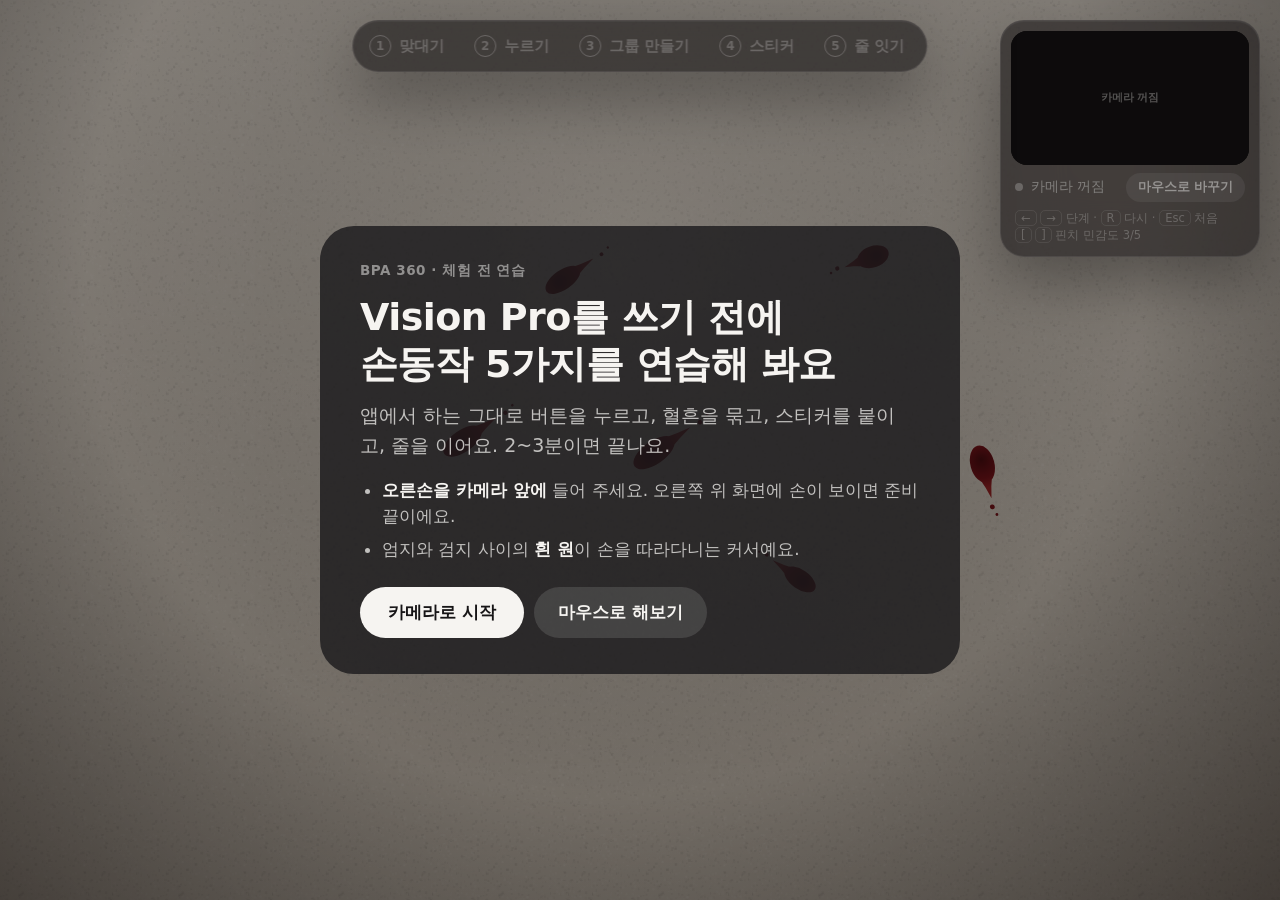
==== practice/index.html @ bfb06a48 "fix: 핀치 판정을 처음 방식으로 되돌리고 기준만 조금 둔하게 맞추기" ====
<!doctype html>
<html lang="ko">
<head>
<meta charset="utf-8">
<meta name="viewport" content="width=device-width,initial-scale=1">
<title>손동작 연습</title>
<style>
/* 레이아웃: 현장 벽(캔버스)을 화면 가득 깔고 visionOS 유리 창을 띄운다.
   위 = 단계, 왼쪽 = BPA 360에서 하는 일, 오른쪽 위 = 카메라, 아래 = 지금 할 일, 그 사이 = 연습 장면 */
:root {
  --room: #191614;
  --glass: rgba(34, 31, 34, 0.6);
  --glass-strong: rgba(26, 24, 27, 0.8);
  --edge: rgba(255, 255, 255, 0.16);
  --ink: #f6f4f1;
  --ink-2: rgba(246, 244, 241, 0.74);
  --ink-3: rgba(246, 244, 241, 0.5);
  --focus: #9fd8ff;
  --tool: #8cc8ff;
  --ok: #86e3a8;
  --warn: #ffd27a;
  --sans: -apple-system, BlinkMacSystemFont, "SF Pro Text", "Apple SD Gothic Neo", "Noto Sans KR", system-ui, sans-serif;
  --display: -apple-system, BlinkMacSystemFont, "SF Pro Display", "Apple SD Gothic Neo", "Noto Sans KR", system-ui, sans-serif;
  color-scheme: dark;
}
* { box-sizing: border-box; }
html, body { height: 100%; margin: 0; }
body {
  background: var(--room);
  color: var(--ink);
  font-family: var(--sans);
  overflow: hidden;
  -webkit-font-smoothing: antialiased;
  user-select: none;
}
[hidden] { display: none !important; }
#wall { position: fixed; inset: 0; width: 100%; height: 100%; display: block; touch-action: none; z-index: 0; }
body.mouse #wall { cursor: none; }
#video { position: fixed; width: 1px; height: 1px; opacity: 0; pointer-events: none; }

.glass, .win {
  background: var(--glass);
  border: 1px solid var(--edge);
  -webkit-backdrop-filter: blur(28px) saturate(1.5);
  backdrop-filter: blur(28px) saturate(1.5);
  box-shadow: 0 24px 60px rgba(0, 0, 0, 0.35), inset 0 1px 0 rgba(255, 255, 255, 0.08);
}

/* 단계 표시 */
.steps {
  position: fixed; top: 20px; left: 50%; transform: translateX(-50%); z-index: 2;
  display: flex; gap: 4px; margin: 0; padding: 6px; list-style: none; border-radius: 999px;
}
.steps li {
  display: flex; align-items: center; gap: 8px;
  padding: 8px 16px 8px 10px; border-radius: 999px;
  font-size: 15px; font-weight: 600; color: var(--ink-3); white-space: nowrap;
  transition: background 0.25s, color 0.25s;
}
.steps .n {
  display: inline-grid; place-items: center; width: 22px; height: 22px; border-radius: 50%;
  border: 1.5px solid currentColor; font-size: 12px; font-variant-numeric: tabular-nums;
}
.steps li.current { background: rgba(255, 255, 255, 0.18); color: var(--ink); }
.steps li.done { color: var(--ink-2); }
.steps li.done .n { background: var(--ok); border-color: var(--ok); color: #10301c; }

/* BPA 360에서 하는 일 */
.info {
  position: fixed; left: 20px; top: 84px; width: 300px; z-index: 2;
  padding: 22px 22px 20px; border-radius: 28px; display: grid; gap: 12px;
  pointer-events: none;
}
.chip-label {
  justify-self: start; font-size: 12.5px; font-weight: 700;
  padding: 3px 10px; border-radius: 999px;
}
.info .chip-label { color: var(--ok); background: rgba(134, 227, 168, 0.14); }
.info h2 { margin: 0; font-family: var(--display); font-size: 22px; line-height: 1.35; font-weight: 700; text-wrap: balance; }
.info ol, .info ul { margin: 0; padding-left: 20px; display: grid; gap: 10px; font-size: 15px; line-height: 1.45; color: var(--ink-2); }
.info li::marker { color: var(--ink-3); font-variant-numeric: tabular-nums; }
.info li b { display: block; color: var(--ink); font-size: 15.5px; }
.info-tip { display: grid; gap: 6px; padding-top: 12px; border-top: 1px solid var(--edge); }
.info-tip .chip-label { color: var(--focus); background: rgba(159, 216, 255, 0.14); }
.info-tip p { margin: 0; font-size: 14.5px; line-height: 1.5; color: var(--ink-2); }

/* 카메라 */
.cam {
  position: fixed; top: 20px; right: 20px; width: 260px; z-index: 2;
  padding: 10px; border-radius: 24px; display: grid; gap: 8px;
}
#camView { width: 100%; aspect-ratio: 16 / 9; border-radius: 16px; background: #0d0c0d; display: block; }
.cam-row { display: flex; align-items: center; justify-content: space-between; gap: 8px; padding: 0 4px; }
.cam-status { display: flex; align-items: center; gap: 8px; font-size: 13.5px; color: var(--ink-2); min-width: 0; }
.cam-status span:last-child { overflow: hidden; text-overflow: ellipsis; white-space: nowrap; }
.dot { flex: none; width: 8px; height: 8px; border-radius: 50%; background: var(--ink-3); }
.dot.ok { background: var(--ok); box-shadow: 0 0 10px var(--ok); }
.dot.warn { background: var(--warn); }
.keys { margin: 0; padding: 0 4px 2px; font-size: 11.5px; color: var(--ink-3); line-height: 1.5; }
.keys kbd { font-family: inherit; padding: 0 5px; border-radius: 5px; border: 1px solid var(--edge); }

/* 지금 할 일 */
.card {
  position: fixed; left: 50%; bottom: 24px; transform: translateX(-50%); z-index: 2;
  width: min(780px, calc(100% - 32px)); min-height: 200px;
  padding: 20px 28px 18px; border-radius: 30px;
  display: grid; gap: 6px; align-content: start;
}
.card-head { display: flex; align-items: center; justify-content: space-between; gap: 12px; }
.eyebrow { margin: 0; font-size: 13.5px; font-weight: 600; letter-spacing: 0.04em; color: var(--ink-3); font-variant-numeric: tabular-nums; }
.pips { display: flex; gap: 6px; }
.pips i { width: 26px; height: 6px; border-radius: 3px; background: rgba(255, 255, 255, 0.16); transition: background 0.25s; }
.pips i.on { background: var(--ok); }
.card h1 { margin: 0; font-family: var(--display); font-size: 28px; font-weight: 700; letter-spacing: -0.01em; }
.card .body { margin: 0; font-size: 19px; line-height: 1.45; color: var(--ink); text-wrap: pretty; min-height: 2.9em; }
.card-foot { display: flex; align-items: center; justify-content: space-between; gap: 12px; min-height: 40px; }
.feedback { font-size: 16px; font-weight: 600; color: var(--ink-2); min-width: 0; }
.feedback.ok { color: var(--ok); }
.feedback.warn { color: var(--warn); }
.card-actions { display: flex; gap: 8px; flex: none; }

/* 운영자용 버튼 (마우스로 누름) */
button {
  font: inherit; border: 0; cursor: pointer; border-radius: 999px;
  transition: background 0.2s, transform 0.15s, opacity 0.2s;
}
button:active { transform: scale(0.97); }
button:focus-visible { outline: 3px solid var(--focus); outline-offset: 2px; }
button:disabled { opacity: 0.55; cursor: progress; }
.primary { background: var(--ink); color: #161416; font-size: 17px; font-weight: 700; padding: 14px 28px; }
.primary:hover:not(:disabled) { background: #fff; }
.ghost { background: rgba(255, 255, 255, 0.12); color: var(--ink); font-size: 15px; font-weight: 600; padding: 10px 18px; }
.ghost:hover:not(:disabled) { background: rgba(255, 255, 255, 0.2); }
.small { font-size: 12.5px; padding: 6px 12px; flex: none; }

/* 연습 장면의 창 (손 커서로 누름) */
#ui { position: fixed; inset: 0; z-index: 1; pointer-events: none; }
#ui > * { position: absolute; }
.win { border-radius: 28px; padding: 20px; color: var(--ink); }
.win h3 { margin: 0; font-family: var(--display); font-size: 20px; font-weight: 700; }
.win p { margin: 0; font-size: 15px; line-height: 1.5; color: var(--ink-2); }
.vbtn {
  position: relative; display: flex; align-items: center; justify-content: center; gap: 8px;
  border-radius: 999px; padding: 10px 16px;
  background: rgba(255, 255, 255, 0.1); color: var(--ink);
  font-size: 15px; font-weight: 600; white-space: nowrap;
  transition: transform 0.15s, background 0.15s, box-shadow 0.15s, opacity 0.2s;
}
.vbtn svg { flex: none; }
.vbtn.hover { background: rgba(255, 255, 255, 0.26); box-shadow: 0 0 0 1px rgba(255, 255, 255, 0.3), 0 0 22px rgba(255, 255, 255, 0.28); transform: scale(1.05); }
.vbtn.pressed { background: rgba(255, 255, 255, 0.36); transform: scale(0.95); }
.vbtn.selected { background: var(--ink); color: #161416; }
.vbtn.disabled { opacity: 0.38; }
.vbtn.target::after {
  content: ""; position: absolute; inset: -6px; border-radius: inherit;
  border: 2px solid var(--focus); animation: pulse 1.4s ease-in-out infinite;
}
@keyframes pulse { 0%, 100% { opacity: 0.25; } 50% { opacity: 1; } }

.click-scene { display: grid; justify-items: center; gap: 36px; transform: translate(-50%, -50%); }
.tw-head { width: min(560px, 46vw); padding: 24px 26px; display: grid; gap: 8px; }
.toolbar { display: flex; align-items: center; gap: 16px; padding: 12px 22px; border-radius: 999px; }
.toolbar .sep { width: 1px; height: 48px; background: var(--edge); }
.tool { flex-direction: column; gap: 6px; min-width: 92px; padding: 10px 14px; border-radius: 18px; background: transparent; font-size: 13.5px; }
.tool svg { width: 40px; height: 40px; }
.tool.selected { background: rgba(140, 200, 255, 0.2); color: var(--tool); }

.class-window { width: 400px; display: grid; gap: 12px; }
.win-sub { font-size: 13px !important; font-weight: 600; color: var(--ink-3) !important; }
.chips { display: flex; flex-wrap: wrap; align-content: flex-start; gap: 8px; min-height: 38px; }
/* 세부 유형이 바뀌어도 창 높이가 그대로여야 손 커서 아래 버튼이 움직이지 않는다 */
#patChips { min-height: 84px; }
.chips .vbtn { font-size: 14px; padding: 8px 13px; }
.win-actions { display: flex; justify-content: flex-end; gap: 8px; margin-top: 4px; }

.sticker-panel { width: 300px; display: grid; gap: 12px; }
.tiles { display: grid; grid-template-columns: 1fr 1fr; gap: 10px; }
.tile { flex-direction: column; gap: 8px; padding: 16px 8px 12px; border-radius: 20px; background: rgba(255, 255, 255, 0.08); font-size: 13px; }
.tile svg { width: 76px; height: 40px; }

.edit-bar { display: flex; gap: 6px; padding: 8px; border-radius: 999px; transform: translateX(-50%); }
.ibtn { flex-direction: column; gap: 3px; padding: 8px 12px; border-radius: 22px; background: transparent; font-size: 12px; }
.ibtn svg { width: 24px; height: 24px; }
.rotate-bar { display: flex; gap: 18px; transform: translateX(-50%); }
.cbtn { width: 56px; height: 56px; padding: 0; border-radius: 50%; background: var(--glass); border: 1px solid var(--edge); -webkit-backdrop-filter: blur(28px); backdrop-filter: blur(28px); }
.cbtn svg { width: 26px; height: 26px; }

#ghost { position: fixed; left: 0; top: 0; z-index: 3; width: 110px; height: 56px; margin: -28px 0 0 -55px; pointer-events: none; filter: drop-shadow(0 6px 12px rgba(0, 0, 0, 0.35)); }
#cursor { position: fixed; left: 0; top: 0; z-index: 4; width: 40px; height: 40px; margin: -20px 0 0 -20px; pointer-events: none; --amt: 0; }
#cursor::before {
  content: ""; position: absolute; inset: 2px; border-radius: 50%;
  border: 2.5px solid rgba(255, 255, 255, 0.95);
  box-shadow: 0 0 8px rgba(0, 0, 0, 0.4), inset 0 0 6px rgba(0, 0, 0, 0.2);
  transition: transform 0.12s;
}
#cursor::after {
  content: ""; position: absolute; left: 50%; top: 50%; width: 22px; height: 22px; margin: -11px 0 0 -11px;
  border-radius: 50%; background: #fff; box-shadow: 0 0 6px rgba(0, 0, 0, 0.4);
  transform: scale(calc(0.25 + var(--amt) * 0.75));
}
#cursor.pinching::before { transform: scale(0.8); }

/* 시작·완료 화면 */
.overlay {
  position: fixed; inset: 0; z-index: 10; display: grid; place-items: center; padding: 24px;
  background: rgba(12, 10, 10, 0.42);
}
.panel {
  width: min(640px, 100%); padding: 36px 40px; border-radius: 34px;
  background: var(--glass-strong); display: grid; gap: 14px;
}
.panel h2 { margin: 0; font-family: var(--display); font-size: 38px; line-height: 1.22; font-weight: 700; letter-spacing: -0.015em; text-wrap: balance; }
.lead { margin: 0; font-size: 19px; line-height: 1.55; color: var(--ink-2); text-wrap: pretty; }
.howto, .recap { margin: 4px 0 0; padding-left: 22px; display: grid; gap: 8px; font-size: 17px; line-height: 1.5; color: var(--ink-2); }
.howto b, .recap b { color: var(--ink); }
.actions { display: flex; flex-wrap: wrap; gap: 10px; margin-top: 10px; }
.actions .ghost { font-size: 17px; padding: 14px 24px; }
.error { margin: 0; font-size: 15.5px; line-height: 1.5; color: var(--warn); }
.fine { margin: 0; font-size: 13.5px; color: var(--ink-3); font-variant-numeric: tabular-nums; }

@media (max-width: 1180px) {
  .info { width: 250px; padding: 18px; }
  .info h2 { font-size: 19px; }
  .steps li { padding: 6px 10px 6px 6px; font-size: 13px; }
  .cam { width: 220px; }
  .card h1 { font-size: 24px; }
  .card .body { font-size: 17px; }
}
@media (prefers-reduced-motion: reduce) {
  * { transition: none !important; animation: none !important; }
}
</style>
</head>
<body>
<canvas id="wall"></canvas>
<video id="video" playsinline muted></video>

<div id="ui">
  <div class="click-scene" id="clickScene" hidden>
    <div class="win tw-head">
      <h3>개별혈흔 표시 및 그룹화</h3>
      <p>주요 혈흔에 방향 스티커와 측정자를 부착하고, 필요한 경우 방향 펜으로 방향성을 표시하세요.</p>
      <p>이후 동일한 방향성을 보이는 혈흔을 선택하여 그룹을 생성하세요.</p>
    </div>
    <div class="win toolbar">
      <div class="vbtn tool" data-hit="tool:grouping">
        <svg viewBox="0 0 40 40" aria-hidden="true"><rect x="6" y="9" width="28" height="22" rx="3" fill="none" stroke="currentColor" stroke-width="2" stroke-dasharray="4 3"/><circle cx="14" cy="17" r="2.6" fill="currentColor"/><circle cx="24" cy="21" r="2.6" fill="currentColor"/><circle cx="17" cy="25" r="2" fill="currentColor"/></svg>
        <span>그룹화</span>
      </div>
      <i class="sep"></i>
      <div class="vbtn tool" data-hit="tool:sticker">
        <svg viewBox="0 0 40 40" aria-hidden="true"><path d="M7 20h18" stroke="currentColor" stroke-width="3" stroke-linecap="round"/><path d="M22 11l11 9-11 9z" fill="currentColor"/></svg>
        <span>스티커</span>
      </div>
      <i class="sep"></i>
      <div class="vbtn tool" data-hit="tool:pen">
        <svg viewBox="0 0 40 40" aria-hidden="true"><path d="M10 30l3-9 14-14 6 6-14 14z" fill="none" stroke="currentColor" stroke-width="2" stroke-linejoin="round"/><path d="M10 30l9-3" stroke="currentColor" stroke-width="2"/></svg>
        <span>방향 펜</span>
      </div>
    </div>
  </div>

  <div class="win class-window" id="classWindow" hidden>
    <h3>혈흔 유형 분류</h3>
    <p class="win-sub">대분류</p>
    <div class="chips" id="catChips"></div>
    <p class="win-sub">세부 유형 · 고르지 않아도 돼요</p>
    <div class="chips" id="patChips"></div>
    <div class="win-actions">
      <div class="vbtn" data-hit="cls:back">이전으로</div>
      <div class="vbtn" data-hit="cls:create" id="createBtn">그룹 생성</div>
    </div>
  </div>

  <div class="win sticker-panel" id="stickerPanel" hidden>
    <h3>스티커</h3>
    <div class="tiles">
      <div class="vbtn tile" data-hit="tile:arrow" id="arrowTile">
        <svg viewBox="0 0 80 40" aria-hidden="true"><path d="M8 20h42" stroke="currentColor" stroke-width="7" stroke-linecap="round"/><path d="M46 7l26 13-26 13z" fill="currentColor"/></svg>
        <span>방향 화살표</span>
      </div>
      <div class="vbtn tile" data-hit="tile:directionRuler">
        <svg viewBox="0 0 80 40" aria-hidden="true"><g transform="rotate(-31 40 20)"><rect x="8" y="14" width="64" height="12" rx="2" fill="none" stroke="currentColor" stroke-width="2"/><path d="M16 14v6M24 14v4M32 14v6M40 14v4M48 14v6M56 14v4M64 14v6" stroke="currentColor" stroke-width="1.5"/></g></svg>
        <span>혈흔 방향자</span>
      </div>
      <div class="vbtn tile" data-hit="tile:ruler2cm">
        <svg viewBox="0 0 80 40" aria-hidden="true"><path d="M12 6v26h58" fill="none" stroke="currentColor" stroke-width="2.5"/><path d="M22 32v-6M32 32v-4M42 32v-6M52 32v-4M62 32v-6M12 16h5M12 23h4" stroke="currentColor" stroke-width="1.5"/></svg>
        <span>혈흔 자</span>
      </div>
      <div class="vbtn tile" data-hit="tile:ruler5cm">
        <svg viewBox="0 0 80 40" aria-hidden="true"><rect x="6" y="12" width="68" height="16" rx="2" fill="none" stroke="currentColor" stroke-width="2"/><path d="M12 12v8M19 12v5M26 12v8M33 12v5M40 12v8M47 12v5M54 12v8M61 12v5M68 12v8" stroke="currentColor" stroke-width="1.5"/></svg>
        <span>5cm 자</span>
      </div>
    </div>
  </div>

  <div class="win edit-bar" id="editBar" hidden>
    <div class="vbtn ibtn" data-hit="edit:move">
      <svg viewBox="0 0 24 24" aria-hidden="true"><path d="M12 3v18M3 12h18M12 3l-3 3M12 3l3 3M12 21l-3-3M12 21l3-3M3 12l3-3M3 12l3 3M21 12l-3-3M21 12l-3 3" fill="none" stroke="currentColor" stroke-width="1.8" stroke-linecap="round"/></svg>
      <span>이동</span>
    </div>
    <div class="vbtn ibtn" data-hit="edit:rotate" id="rotateBtn">
      <svg viewBox="0 0 24 24" aria-hidden="true"><path d="M19 12a7 7 0 1 1-2.05-4.95" fill="none" stroke="currentColor" stroke-width="2" stroke-linecap="round"/><path d="M19 4v4.5h-4.5" fill="none" stroke="currentColor" stroke-width="2" stroke-linecap="round" stroke-linejoin="round"/></svg>
      <span>회전</span>
    </div>
    <div class="vbtn ibtn" data-hit="edit:color">
      <svg viewBox="0 0 24 24" aria-hidden="true"><circle cx="12" cy="12" r="8.5" fill="none" stroke="currentColor" stroke-width="1.8"/><circle cx="8.5" cy="10" r="1.6" fill="currentColor"/><circle cx="12.5" cy="7.5" r="1.6" fill="currentColor"/><circle cx="15.8" cy="11" r="1.6" fill="currentColor"/></svg>
      <span>색</span>
    </div>
    <div class="vbtn ibtn" data-hit="edit:delete">
      <svg viewBox="0 0 24 24" aria-hidden="true"><path d="M5 7h14M10 7V5h4v2M7 7l1 13h8l1-13" fill="none" stroke="currentColor" stroke-width="1.8" stroke-linecap="round" stroke-linejoin="round"/></svg>
      <span>삭제</span>
    </div>
  </div>

  <div class="rotate-bar" id="rotateBar" hidden>
    <div class="vbtn cbtn" data-hit="rot:cancel">
      <svg viewBox="0 0 24 24" aria-hidden="true"><path d="M7 7l10 10M17 7L7 17" stroke="currentColor" stroke-width="2.4" stroke-linecap="round"/></svg>
    </div>
    <div class="vbtn cbtn" data-hit="rot:confirm" id="confirmBtn">
      <svg viewBox="0 0 24 24" aria-hidden="true"><path d="M5 12.5l4.5 4.5L19 7.5" fill="none" stroke="currentColor" stroke-width="2.4" stroke-linecap="round" stroke-linejoin="round"/></svg>
    </div>
  </div>
</div>

<div id="ghost" hidden>
  <svg viewBox="0 0 80 40" width="110" height="56" aria-hidden="true"><path d="M8 20h42" stroke="#fff" stroke-width="7" stroke-linecap="round"/><path d="M46 7l26 13-26 13z" fill="#fff"/></svg>
</div>
<div id="cursor" hidden></div>

<ol class="steps glass" id="steps">
  <li data-stage="pinch"><span class="n">1</span>맞대기</li>
  <li data-stage="click"><span class="n">2</span>누르기</li>
  <li data-stage="cluster"><span class="n">3</span>그룹 만들기</li>
  <li data-stage="sticker"><span class="n">4</span>스티커</li>
  <li data-stage="string"><span class="n">5</span>줄 잇기</li>
</ol>

<aside class="info glass" id="info" hidden>
  <span class="chip-label">BPA 360에서는</span>
  <h2 id="infoTitle"></h2>
  <div id="infoList"></div>
  <div class="info-tip">
    <span class="chip-label">Vision Pro에서는</span>
    <p id="infoTip"></p>
  </div>
</aside>

<aside class="cam glass" id="cam">
  <canvas id="camView" width="480" height="270"></canvas>
  <div class="cam-row">
    <div class="cam-status"><span class="dot" id="camDot"></span><span id="camText">카메라 꺼짐</span></div>
    <button id="modeBtn" class="ghost small" type="button">마우스로 바꾸기</button>
  </div>
  <p class="keys"><kbd>←</kbd> <kbd>→</kbd> 단계 · <kbd>R</kbd> 다시 · <kbd>Esc</kbd> 처음<br><kbd>[</kbd> <kbd>]</kbd> 핀치 민감도 <span id="pinchLevel"></span></p>
</aside>

<section class="card glass" id="card" hidden>
  <div class="card-head">
    <p class="eyebrow" id="cardStep">1 / 5</p>
    <div class="pips" id="pips"></div>
  </div>
  <h1 id="cardTitle"></h1>
  <p class="body" id="cardBody"></p>
  <div class="card-foot">
    <div class="feedback" id="feedback" aria-live="polite"></div>
    <div class="card-actions">
      <button id="retryBtn" class="ghost" type="button">이 단계 다시</button>
      <button id="skipBtn" class="ghost" type="button">건너뛰기</button>
    </div>
  </div>
</section>

<div class="overlay" id="intro">
  <div class="panel">
    <p class="eyebrow">BPA 360 · 체험 전 연습</p>
    <h2>Vision Pro를 쓰기 전에<br>손동작 5가지를 연습해 봐요</h2>
    <p class="lead">앱에서 하는 그대로 버튼을 누르고, 혈흔을 묶고, 스티커를 붙이고, 줄을 이어요. 2~3분이면 끝나요.</p>
    <ul class="howto">
      <li><b>오른손을 카메라 앞에</b> 들어 주세요. 오른쪽 위 화면에 손이 보이면 준비 끝이에요.</li>
      <li>엄지와 검지 사이의 <b>흰 원</b>이 손을 따라다니는 커서예요.</li>
    </ul>
    <div class="actions">
      <button id="startCam" class="primary" type="button">카메라로 시작</button>
      <button id="startMouse" class="ghost" type="button">마우스로 해보기</button>
    </div>
    <p class="error" id="introError" hidden></p>
  </div>
</div>

<div class="overlay" id="done" hidden>
  <div class="panel">
    <p class="eyebrow" id="doneTime">연습 완료</p>
    <h2>준비됐어요</h2>
    <p class="lead">Vision Pro를 쓰면 이것만 기억하세요.</p>
    <ol class="recap">
      <li><b>보고, 맞대기.</b> 버튼과 혈흔은 바라본 다음 엄지와 검지를 맞대요.</li>
      <li><b>손은 편하게.</b> 무릎 위나 몸 옆에 내려 둬도 기기가 알아봐요.</li>
      <li><b>벽에 그리거나 붙일 땐 오른손으로.</b> 사각형과 스티커는 오른손이 가리키는 곳에 놓여요.</li>
    </ol>
    <div class="actions"><button id="againBtn" class="primary" type="button">다시 시작</button></div>
    <p class="fine" id="autoReset"></p>
  </div>
</div>

<script type="module">
const MP = "https://cdn.jsdelivr.net/npm/@mediapipe/tasks-vision@0.10.14";
const MODEL = "https://storage.googleapis.com/mediapipe-models/hand_landmarker/hand_landmarker/float16/1/hand_landmarker.task";

// 핀치 판정: 엄지·검지 끝 거리를 손바닥 크기(손목~중지 뿌리)로 나눈 값.
// 민감도 단계마다 이 값보다 가까우면 맞댄 것으로 본다. 1이 가장 둔하고, 5는 처음 버전과 같다.
const PINCH_LEVELS = [0.18, 0.21, 0.24, 0.27, 0.3];
const DEFAULT_PINCH_LEVEL = 2;
// 맞댄 뒤 이만큼 더 벌어져야 뗀 것으로 본다 (경계에서 깜빡이지 않게)
const PINCH_RELEASE_GAP = 0.15;
// 손가락이 잠깐 스친 것은 무시한다 (카메라 30fps 기준 2프레임 ≈ 0.07초)
const PINCH_START_FRAMES = 2;
const PINCH_END_FRAMES = 1;
const HAND_OPEN = 0.95;
// 카메라 화면 중 이 상자를 벽 전체로 늘려, 팔을 끝까지 뻗지 않아도 되게 한다
const REACH = { x0: 0.18, x1: 0.82, y0: 0.15, y1: 0.78 };
// 손가락을 맞대거나 뗄 때 커서가 밀리므로, 판정은 조금 전 위치로 한다
const PINCH_LOOKBACK_MS = 120;
const HAND_LOST_MS = 250;
const IDLE_RESET_MS = 45000;
const DONE_RESET_S = 25;
// 아래 안내 카드 높이 (연습 장면은 이 위에 놓는다)
const CARD_H = 200;
// 스티커 방향이 이 각도 안이면 맞았다고 본다
const ALIGN_TOLERANCE = (12 * Math.PI) / 180;

const STAGES = ["pinch", "click", "cluster", "sticker", "string"];
const GOAL = { pinch: 3, click: 3, cluster: 3, sticker: 4, string: 3 };
const TITLES = { pinch: "손가락 맞대기", click: "버튼 누르기", cluster: "그룹 만들기", sticker: "스티커 붙이고 돌리기", string: "줄 잇기" };
const TOOLS = [
  { id: "grouping", label: "그룹화" },
  { id: "sticker", label: "스티커" },
  { id: "pen", label: "방향 펜" },
];
// 앱의 BloodstainCategory·BloodstainPattern 표시 이름
const CATEGORIES = [
  { id: "linearSpatter", label: "선형비산혈흔", patterns: ["선상분출혈흔", "휘두름이탈혈흔", "낙하연결혈흔"] },
  { id: "nonlinearSpatter", label: "비선형비산혈흔", patterns: ["충격비산혈흔", "호기혈흔", "낙하혈흔", "정지이탈혈흔"] },
  { id: "irregularMargin", label: "불규칙적 경계혈흔", patterns: ["누적혈흔", "다량분출/다량유출혈흔", "문지름혈흔"] },
  { id: "regularMargin", label: "매끄러운 경계혈흔", patterns: ["형태전이혈흔", "흡수혈흔", "흐름혈흔", "고인혈흔"] },
  { id: "miscellaneous", label: "비분류혈흔", patterns: ["모세관작용혈흔", "윤곽혈흔", "공간혈흔", "이차튐혈흔", "곤충매개흔"] },
];
// 왼쪽 창: 이 손동작으로 앱에서 무엇을 하는지
const INFO = {
  pinch: {
    title: "핀치 하나로 거의 모든 걸 해요",
    ordered: false,
    items: [["버튼 누르기", "도구 바꾸기, 다음, 완료"], ["그룹 만들기", "같은 방향 혈흔을 사각형으로 묶기"], ["스티커", "방향 스티커와 측정자를 붙이고 돌리기"], ["줄 연결법", "혈흔에서 줄을 당겨 긋기"]],
    tip: "손을 무릎 위나 몸 옆에 내려 둔 채로 맞대도 알아봐요. 허공을 누를 필요는 없어요.",
  },
  click: {
    title: "버튼은 보고 맞대서 눌러요",
    ordered: false,
    items: [["도구 바꾸기", "그룹화 · 스티커 · 방향 펜"], ["단계 넘기기", "다음 · 완료 · 다시하기"], ["고르기", "혈흔 유형, 스티커 색"]],
    tip: "손 대신 눈으로 가리켜요. 버튼을 바라보면 살짝 밝아지고, 그때 맞댔다 떼면 눌려요.",
  },
  cluster: {
    title: "같은 방향성을 보이는 혈흔을 묶어 그룹을 만들어요",
    ordered: true,
    items: [["그룹화 도구", "아래 도구 막대에서 ‘그룹화’를 눌러요"], ["사각형 그리기", "묶을 혈흔들을 사각형으로 감싸요"], ["유형 고르기", "창에서 혈흔 유형을 고르고 ‘그룹 생성’을 눌러요"]],
    tip: "사각형은 눈이 아니라 오른손이 가리키는 곳에 그려져요. 팔을 벽 쪽으로 편하게 뻗어 보세요.",
  },
  sticker: {
    title: "혈흔 옆에 방향 스티커와 측정자를 붙여요",
    ordered: true,
    items: [["붙이기", "스티커 창에서 집어 벽으로 끌어 와요"], ["고르기", "붙인 스티커를 고르면 이동 · 회전 · 색 · 삭제가 나와요"], ["돌리기", "링 위 손잡이를 돌려 방향을 맞추고 ✓로 확정해요"]],
    tip: "끌어 온 스티커는 오른손이 가리키는 벽 위치에 붙어요.",
  },
  string: {
    title: "줄 연결법으로 혈흔이 시작된 곳을 찾아요",
    ordered: true,
    items: [["혈흔 고르기", "줄을 당길 혈흔을 보고 맞대요"], ["줄 당기기", "맞댄 채 손을 옮기면 줄이 따라와요"], ["공간발혈부위", "줄이 모이는 곳에 핀치로 놓아요"]],
    tip: "흰 점을 바라보고 맞댄 다음, 맞댄 채로 손을 옮기면 줄이 따라와요. 떼면 그 자리에 놓여요.",
  },
};

// 장면 속 혈흔. u·v는 연습 장면 영역 안의 비율, deg는 날아간 방향(꼬리 쪽)
const CLUSTER_STAINS = [
  { id: "A1", u: 0.13, v: 0.62, deg: -35, width: 4.0, length: 8.2, group: true },
  { id: "A2", u: 0.24, v: 0.34, deg: -35, width: 3.6, length: 7.4, group: true },
  { id: "A3", u: 0.34, v: 0.64, deg: -35, width: 4.2, length: 8.8, group: true },
  { id: "B1", u: 0.58, v: 0.3, deg: 160, width: 3.9, length: 6.0 },
  { id: "B2", u: 0.7, v: 0.66, deg: 75, width: 4.4, length: 7.0 },
  { id: "B3", u: 0.5, v: 0.86, deg: 215, width: 3.5, length: 6.6 },
];
const STICKER_STAIN = { u: 0.3, v: 0.36, deg: -40, width: 4.3, length: 9.4 };
const STRING_ORIGIN = { u: 0.46, v: 0.45 };
// 폭·길이(mm)로 충돌각을 구하고, 긴 축이 수렴점을 향하게 놓는다
const STRING_STAINS = [
  { id: 1, u: 0.12, v: 0.18, width: 4.1, length: 8.6 },
  { id: 2, u: 0.84, v: 0.5, width: 3.8, length: 6.2 },
  { id: 3, u: 0.28, v: 0.82, width: 4.4, length: 9.9 },
].map((s) => ({ ...s, impact: Math.round((Math.asin(s.width / s.length) * 180) / Math.PI) }));

const TAU = Math.PI * 2;
const HAND_LINKS = [[0,1],[1,2],[2,3],[3,4],[0,5],[5,6],[6,7],[7,8],[5,9],[9,10],[10,11],[11,12],[9,13],[13,14],[14,15],[15,16],[13,17],[0,17],[17,18],[18,19],[19,20]];
const CANVAS_FONT = '-apple-system, "Apple SD Gothic Neo", sans-serif';

const $ = (id) => document.getElementById(id);
const wall = $("wall");
const ctx = wall.getContext("2d");
const camView = $("camView");
const cctx = camView.getContext("2d");
const video = $("video");
const uiRoot = $("ui");
const cursorEl = $("cursor");
const ghostEl = $("ghost");
const clamp = (v, a, b) => Math.min(b, Math.max(a, v));
const dist = (a, b) => Math.hypot(a.x - b.x, a.y - b.y);
const rad = (d) => (d * Math.PI) / 180;
const wrap = (a) => Math.atan2(Math.sin(a), Math.cos(a));
const rectOf = (d) => ({ x: Math.min(d.x0, d.x1), y: Math.min(d.y0, d.y1), w: Math.abs(d.x1 - d.x0), h: Math.abs(d.y1 - d.y0) });
const inRect = (p, r) => p.x >= r.x && p.x <= r.x + r.w && p.y >= r.y && p.y <= r.y + r.h;

// ---------- 상태 ----------
const S = {
  stage: "intro", // intro | pinch | click | cluster | sticker | string | done
  mode: null, // camera | mouse
  startedAt: 0,
  lastActivity: 0,
  transitioning: false,
  hover: null, // 벽 위에서 가리키는 것
  hoverEl: null, // 창에서 가리키는 버튼
  pressed: null, // 맞댄 채 누르고 있는 버튼
  pinchCount: 0,
  clickNext: 0,
  toolSelected: null,
  cl: null,
  st: null,
  locked: new Set(),
  dragging: null,
};
const input = { x: 0, y: 0, visible: false, pinching: false, amount: 0, lastSeen: 0, history: [] };
const ripples = [];
let advanceTimer = 0, feedbackTimer = 0, doneTimer = 0;

function resetStageState() {
  S.pinchCount = 0;
  S.clickNext = 0;
  S.toolSelected = null;
  S.cl = { step: "draw", drawing: null, rect: null, category: null, pattern: null, created: false };
  S.st = { step: "place", dragging: false, placed: null, angle: 0, angleBeforeRotate: 0, handleAngle: -Math.PI / 4, rotating: false };
  S.locked = new Set();
  S.dragging = null;
  renderPatterns();
}

// ---------- 화면 크기와 벽 ----------
let W = 0, H = 0, U = 1;
const R = { x: 0, y: 0, w: 0, h: 0 }; // 연습 장면 영역
const origin = { x: 0, y: 0 };
const dropZone = { x: 0, y: 0 };
let wallTexture = null;
const at = (u, v) => ({ x: R.x + u * R.w, y: R.y + v * R.h });
const RING = () => 64 * U;
const DROP_R = () => 56 * U;

function sizeStain(s) {
  s.a = s.length * 3.4 * U;
  s.b = s.width * 3.4 * U;
}

function layout() {
  const dpr = Math.min(window.devicePixelRatio || 1, 2);
  W = innerWidth;
  H = innerHeight;
  U = Math.min(W / 1600, H / 900);
  wall.width = Math.round(W * dpr);
  wall.height = Math.round(H * dpr);
  ctx.setTransform(dpr, 0, 0, dpr, 0, 0);
  const infoW = W <= 1180 ? 250 : 300;
  R.x = 20 + infoW + 24;
  R.y = 84;
  R.w = Math.max(240, W - 24 - R.x);
  R.h = Math.max(240, H - 24 - CARD_H - 16 - R.y);
  for (const s of CLUSTER_STAINS) {
    Object.assign(s, at(s.u, s.v));
    s.ang = rad(s.deg);
    sizeStain(s);
  }
  Object.assign(STICKER_STAIN, at(STICKER_STAIN.u, STICKER_STAIN.v));
  STICKER_STAIN.ang = rad(STICKER_STAIN.deg);
  sizeStain(STICKER_STAIN);
  dropZone.x = STICKER_STAIN.x;
  dropZone.y = STICKER_STAIN.y + 115 * U;
  if (S.st?.placed) Object.assign(S.st.placed, dropZone);
  Object.assign(origin, at(STRING_ORIGIN.u, STRING_ORIGIN.v));
  for (const s of STRING_STAINS) {
    Object.assign(s, at(s.u, s.v));
    s.ang = Math.atan2(s.y - origin.y, s.x - origin.x); // 날아간 방향 = 꼬리 방향
    sizeStain(s);
  }
  wallTexture = W > 0 && H > 0 ? paintWall(wall.width, wall.height) : null;
  const scene = $("clickScene");
  scene.style.left = `${R.x + R.w / 2}px`;
  scene.style.top = `${R.y + R.h / 2}px`;
}

function paintWall(w, h) {
  const c = document.createElement("canvas");
  c.width = w; c.height = h;
  const g = c.getContext("2d");
  const base = g.createLinearGradient(0, 0, 0, h);
  base.addColorStop(0, "#d8d1c6");
  base.addColorStop(1, "#b9b0a3");
  g.fillStyle = base;
  g.fillRect(0, 0, w, h);
  // 회벽 질감
  const tile = document.createElement("canvas");
  tile.width = tile.height = 160;
  const t = tile.getContext("2d");
  for (let i = 0; i < 2600; i++) {
    const v = Math.random() < 0.5 ? 0 : 255;
    t.fillStyle = `rgba(${v},${v},${v},${Math.random() * 0.06})`;
    t.fillRect(Math.random() * 160, Math.random() * 160, 1 + Math.random() * 2, 1 + Math.random() * 2);
  }
  g.fillStyle = g.createPattern(tile, "repeat");
  g.fillRect(0, 0, w, h);
  // 방 조명이 가운데 위에서 떨어지는 느낌
  const light = g.createRadialGradient(w * 0.48, h * 0.3, 0, w * 0.48, h * 0.3, Math.max(w, h) * 0.75);
  light.addColorStop(0, "rgba(255,248,236,0.18)");
  light.addColorStop(0.55, "rgba(0,0,0,0)");
  light.addColorStop(1, "rgba(20,12,8,0.55)");
  g.fillStyle = light;
  g.fillRect(0, 0, w, h);
  return c;
}

// ---------- 창 안의 버튼 ----------
function hitUI(p) {
  const pad = S.mode === "camera" ? 8 : 0; // 손 커서는 흔들리니 조금 넉넉하게
  const els = uiRoot.querySelectorAll("[data-hit]");
  for (let i = els.length - 1; i >= 0; i--) {
    const el = els[i];
    if (el.closest("[hidden]")) continue;
    const r = el.getBoundingClientRect();
    if (r.width && p.x >= r.left - pad && p.x <= r.right + pad && p.y >= r.top - pad && p.y <= r.bottom + pad) return el;
  }
  return null;
}

function renderPatterns() {
  const c = CATEGORIES.find((c) => c.id === S.cl?.category);
  $("patChips").innerHTML = c
    ? c.patterns.map((p, i) => `<div class="vbtn" data-hit="pat:${i}">${p}</div>`).join("")
    : `<p>대분류를 먼저 고르세요.</p>`;
}

function uiTap(hit) {
  const [kind, value] = hit.split(":");
  if (kind === "tool" && S.stage === "click") {
    const want = TOOLS[S.clickNext];
    if (value === want.id) {
      S.toolSelected = value;
      S.clickNext++;
      say(`‘${want.label}’ 버튼을 눌렀어요.`, "ok");
      if (S.clickNext >= GOAL.click) complete();
    } else {
      say(`지금은 ‘${want.label}’ 버튼을 눌러 보세요.`, "warn");
    }
  } else if (kind === "cat") {
    S.cl.category = value;
    S.cl.pattern = null;
    renderPatterns();
  } else if (kind === "pat") {
    S.cl.pattern = S.cl.pattern === Number(value) ? null : Number(value);
  } else if (kind === "cls" && value === "back") {
    say("연습에서는 이 창에서 그룹 생성까지 해 볼게요.");
  } else if (kind === "cls" && value === "create") {
    if (!S.cl.category) return say("대분류를 먼저 골라 주세요.", "warn");
    S.cl.created = true;
    S.cl.step = "done";
    ripple(S.cl.rect.x + S.cl.rect.w / 2, S.cl.rect.y + S.cl.rect.h / 2, "ok");
    complete();
  } else if (kind === "edit") {
    if (value !== "rotate") return say("이번에는 ‘회전’을 눌러 보세요.", "warn");
    S.st.step = "rotate";
    S.st.angleBeforeRotate = S.st.angle;
    S.st.handleAngle = -Math.PI / 4;
  } else if (kind === "rot" && value === "cancel") {
    S.st.angle = S.st.angleBeforeRotate;
    S.st.step = "rotateBtn";
    say("회전을 취소했어요. 다시 ‘회전’을 눌러 보세요.");
  } else if (kind === "rot" && value === "confirm") {
    if (!stickerAligned()) return say("아직 방향이 안 맞아요. 화살표가 혈흔 꼬리 쪽을 가리키게 돌려 보세요.", "warn");
    S.st.step = "done";
    ripple(S.st.placed.x, S.st.placed.y, "ok");
    complete();
  }
}

function stickerAligned() {
  return Math.abs(wrap(S.st.angle - STICKER_STAIN.ang)) < ALIGN_TOLERANCE;
}

function stickerHandle() {
  const c = S.st.placed;
  return { x: c.x + Math.cos(S.st.handleAngle) * RING(), y: c.y + Math.sin(S.st.handleAngle) * RING() };
}

// ---------- 핀치 입력 (카메라·마우스 공통) ----------
function acceptsInput() {
  return STAGES.includes(S.stage) && !S.transitioning;
}

function pinchStart(p) {
  S.lastActivity = performance.now();
  if (!acceptsInput()) return;
  const el = hitUI(p);
  if (el) {
    const hit = el.dataset.hit;
    if (hit.startsWith("tile:")) return grabTile(hit.slice(5));
    if (el.classList.contains("disabled")) return;
    S.pressed = el;
    el.classList.add("pressed");
    return;
  }
  switch (S.stage) {
    case "click":
      ripple(p.x, p.y, "miss");
      say("버튼 위에서 맞대 보세요.", "warn");
      break;
    case "cluster":
      if (S.cl.step === "draw") S.cl.drawing = { x0: p.x, y0: p.y, x1: p.x, y1: p.y };
      else if (S.cl.step === "classify") say("오른쪽 창의 버튼을 눌러 보세요.", "warn");
      break;
    case "sticker":
      if (S.st.step === "place") {
        say("오른쪽 창에서 ‘방향 화살표’를 집어 보세요.", "warn");
      } else if (S.st.step === "select") {
        if (dist(p, S.st.placed) < 48 * U) {
          S.st.step = "rotateBtn";
          ripple(S.st.placed.x, S.st.placed.y, "ok");
          say("스티커를 골랐어요.", "ok");
        } else {
          ripple(p.x, p.y, "miss");
          say("붙인 화살표 위에서 맞대 보세요.", "warn");
        }
      } else if (S.st.step === "rotate") {
        if (dist(p, stickerHandle()) < 40 * U) S.st.rotating = true;
        else say("링 위 흰 손잡이를 집어 보세요.", "warn");
      }
      break;
    case "string": {
      const s = handleAt(p);
      if (s) {
        S.dragging = s.id;
        say("좋아요. 맞댄 채로 점선 원까지 옮기세요.");
      } else {
        ripple(p.x, p.y, "miss");
        say("혈흔 가운데 흰 점을 집어 보세요.", "warn");
      }
      break;
    }
  }
}

function grabTile(type) {
  if (S.stage !== "sticker" || S.st.step !== "place") return say("스티커는 이미 붙였어요.");
  if (type !== "arrow") return say("이번에는 ‘방향 화살표’를 집어 보세요.", "warn");
  S.st.dragging = true;
  say("좋아요. 집은 채로 혈흔 아래 점선 자리까지 옮기세요.");
}

function pinchMove(p) {
  if (S.cl?.drawing) {
    S.cl.drawing.x1 = p.x;
    S.cl.drawing.y1 = p.y;
  }
  if (S.st?.rotating) {
    const c = S.st.placed;
    const a = Math.atan2(p.y - c.y, p.x - c.x);
    S.st.angle = wrap(S.st.angle + wrap(a - S.st.handleAngle));
    S.st.handleAngle = a;
  }
}

function pinchEnd(p) {
  S.lastActivity = performance.now();
  if (S.pressed) {
    const el = S.pressed;
    el.classList.remove("pressed");
    S.pressed = null;
    if (acceptsInput()) uiTap(el.dataset.hit);
    return;
  }
  if (!acceptsInput()) return;
  if (S.stage === "pinch") {
    S.pinchCount++;
    const c = at(0.5, 0.5);
    ripple(c.x, c.y, "ok");
    say(S.pinchCount >= GOAL.pinch ? "" : `${S.pinchCount}번 했어요.`, "ok");
    if (S.pinchCount >= GOAL.pinch) complete();
  } else if (S.stage === "cluster" && S.cl.drawing) {
    finishGroupRect(rectOf(S.cl.drawing));
    S.cl.drawing = null;
  } else if (S.stage === "sticker" && S.st.dragging) {
    S.st.dragging = false;
    if (dist(p, dropZone) < DROP_R() * 1.2) {
      S.st.placed = { x: dropZone.x, y: dropZone.y };
      S.st.angle = 0;
      S.st.step = "select";
      ripple(dropZone.x, dropZone.y, "ok");
      say("붙였어요!", "ok");
    } else {
      say("점선 자리 안에서 떼 주세요.", "warn");
    }
  } else if (S.stage === "sticker" && S.st.rotating) {
    S.st.rotating = false;
    if (stickerAligned()) say("방향이 맞았어요. ✓를 누르세요.", "ok");
  } else if (S.stage === "string" && S.dragging != null) {
    const id = S.dragging;
    S.dragging = null;
    if (dist(p, origin) < targetRadius() * 1.15) {
      S.locked.add(id);
      ripple(origin.x, origin.y, "ok");
      say("줄이 이어졌어요.", "ok");
      if (S.locked.size >= GOAL.string) complete();
    } else {
      say("점선 원 안에서 손가락을 떼 주세요.", "warn");
    }
  }
}

function finishGroupRect(r) {
  if (r.w < 40 * U || r.h < 40 * U) return say("조금 더 크게 그려 보세요.", "warn");
  const inside = CLUSTER_STAINS.filter((s) => inRect(s, r));
  const groupIn = inside.filter((s) => s.group).length;
  if (inside.length > groupIn) return say("방향이 다른 혈흔은 빼고 그려 주세요.", "warn");
  if (groupIn < 3) return say(`같은 방향 혈흔 ${3 - groupIn}개가 아직 밖에 있어요. 3개가 다 들어오게 그려 주세요.`, "warn");
  S.cl.rect = r;
  S.cl.step = "classify";
  ripple(r.x + r.w / 2, r.y + r.h / 2, "ok");
  say("좋아요! 창에서 혈흔 유형을 골라요.", "ok");
}

// 손이 카메라 밖으로 나가면 잡고 있던 것을 내려놓는다 (앱의 pinchCancelled와 같다)
function pinchCancel() {
  if (S.pressed) {
    S.pressed.classList.remove("pressed");
    S.pressed = null;
  }
  const lost = (what) => say(`손이 안 보여서 ${what}. 다시 해 주세요.`, "warn");
  if (S.dragging != null) { S.dragging = null; lost("줄을 놓쳤어요"); }
  if (S.cl?.drawing) { S.cl.drawing = null; lost("그리기를 멈췄어요"); }
  if (S.st?.dragging) { S.st.dragging = false; lost("스티커를 놓쳤어요"); }
  if (S.st?.rotating) S.st.rotating = false;
}

function handleAt(p) {
  let best = null, bestD = Infinity;
  for (const s of STRING_STAINS) {
    if (S.locked.has(s.id)) continue;
    const d = dist(p, s);
    if (d < 40 * U && d < bestD) { best = s; bestD = d; }
  }
  return best;
}

const targetRadius = () => 56 * U;

function positionAgo(ms) {
  const t = performance.now() - ms;
  for (let i = input.history.length - 1; i >= 0; i--) {
    if (input.history[i].t <= t) return input.history[i];
  }
  return input.history[0] || { x: input.x, y: input.y };
}

// ---------- 단계 진행 ----------
function enterStage(stage) {
  clearTimeout(advanceTimer);
  clearTimeout(doneTimer);
  if (S.pressed) S.pressed.classList.remove("pressed");
  S.pressed = null;
  S.stage = stage;
  S.transitioning = false;
  if (stage !== "done") resetStageState();
  const i = STAGES.indexOf(stage);
  $("intro").hidden = stage !== "intro";
  $("done").hidden = stage !== "done";
  $("card").hidden = i < 0;
  $("info").hidden = i < 0;
  say("");
  renderSteps();
  renderInfo();
  if (stage === "done") startDoneCountdown();
}

function complete() {
  if (S.transitioning) return;
  S.transitioning = true;
  const i = STAGES.indexOf(S.stage);
  say(i === STAGES.length - 1 ? "완벽해요!" : "잘했어요! 다음 단계로 넘어가요.", "ok", 0);
  advanceTimer = setTimeout(() => enterStage(STAGES[i + 1] || "done"), 1200);
}

function go(delta) {
  const i = STAGES.indexOf(S.stage);
  if (i < 0) return;
  const next = i + delta;
  if (next < 0) return;
  enterStage(STAGES[next] || "done");
}

function beginPractice() {
  S.startedAt = performance.now();
  S.lastActivity = S.startedAt;
  enterStage("pinch");
}

function progress() {
  switch (S.stage) {
    case "pinch": return S.pinchCount;
    case "click": return S.clickNext;
    case "cluster": return (S.cl.rect ? 1 : 0) + (S.cl.category ? 1 : 0) + (S.cl.created ? 1 : 0);
    case "sticker": return { place: 0, select: 1, rotateBtn: 2, rotate: 3, done: 4 }[S.st.step];
    case "string": return S.locked.size;
    default: return 0;
  }
}

const byMode = (camera, mouse) => (S.mode === "mouse" ? mouse : camera);
function instruction() {
  switch (S.stage) {
    case "pinch":
      return byMode("엄지와 검지 끝을 가볍게 맞댔다가 떼세요. 3번 해 볼게요.", "클릭이 손가락 맞대기를 대신해요. 아무 곳이나 3번 클릭해 보세요.");
    case "click": {
      const t = TOOLS[Math.min(S.clickNext, TOOLS.length - 1)];
      return byMode(`빛나는 ‘${t.label}’ 버튼을 가리켜 밝아지면 맞댔다 떼세요. 도구 3개를 차례로 눌러요.`, `빛나는 ‘${t.label}’ 버튼을 클릭하세요. 도구 3개를 차례로 눌러요.`);
    }
    case "cluster":
      if (S.cl.step === "draw") return byMode("같은 쪽으로 날아간 혈흔 3개를, 맞댄 채 대각선으로 움직여 사각형으로 감싸세요.", "같은 쪽으로 날아간 혈흔 3개를, 누른 채 대각선으로 끌어 사각형으로 감싸세요.");
      if (!S.cl.category) return "창에서 대분류를 하나 고르세요. 세부 유형은 골라도 되고 안 골라도 돼요.";
      return "이제 ‘그룹 생성’을 누르세요.";
    case "sticker":
      switch (S.st.step) {
        case "place": return byMode("오른쪽 창에서 ‘방향 화살표’를 집은 채로 끌어, 혈흔 아래 점선 자리에서 떼세요.", "오른쪽 창에서 ‘방향 화살표’를 누른 채로 끌어, 혈흔 아래 점선 자리에 놓으세요.");
        case "select": return byMode("붙인 화살표를 가리키고 맞대서 고르세요.", "붙인 화살표를 클릭해 고르세요.");
        case "rotateBtn": return "화살표 아래 버튼 중 ‘회전’을 누르세요.";
        case "rotate":
          if (stickerAligned()) return "방향이 맞았어요. ✓를 눌러 확정하세요.";
          return byMode("링 위 흰 손잡이를 집고 둘레를 따라 돌려, 화살표가 혈흔 꼬리 쪽을 가리키게 하세요.", "링 위 흰 손잡이를 누른 채 둘레를 따라 돌려, 화살표가 혈흔 꼬리 쪽을 가리키게 하세요.");
        default: return "";
      }
    case "string":
      return byMode("혈흔 가운데 흰 점을 집은 채로 손을 옮겨, 점선 원 안에서 떼세요. 줄 3개를 이어요.", "혈흔 가운데 흰 점을 누른 채로 끌어, 점선 원 안에서 놓으세요. 줄 3개를 이어요.");
    default:
      return "";
  }
}

function renderSteps() {
  const i = STAGES.indexOf(S.stage);
  for (const li of $("steps").children) {
    const j = STAGES.indexOf(li.dataset.stage);
    const done = S.stage === "done" || (i >= 0 && j < i);
    li.classList.toggle("current", j === i);
    li.classList.toggle("done", done);
    li.querySelector(".n").textContent = done ? "✓" : String(j + 1);
  }
}

function renderInfo() {
  const info = INFO[S.stage];
  if (!info) return;
  $("infoTitle").textContent = info.title;
  const tag = info.ordered ? "ol" : "ul";
  $("infoList").innerHTML = `<${tag}>${info.items.map(([b, t]) => `<li><b>${b}</b>${t}</li>`).join("")}</${tag}>`;
  $("infoTip").textContent = info.tip;
}

let lastCardKey = "";
function renderCard() {
  const i = STAGES.indexOf(S.stage);
  if (i < 0) return;
  const body = instruction();
  const done = progress();
  const key = `${S.stage}|${body}|${done}`;
  if (key === lastCardKey) return;
  lastCardKey = key;
  $("cardStep").textContent = `${i + 1} / ${STAGES.length}`;
  $("cardTitle").textContent = TITLES[S.stage];
  $("cardBody").textContent = body;
  $("pips").innerHTML = Array.from({ length: GOAL[S.stage] }, (_, k) => `<i class="${k < done ? "on" : ""}"></i>`).join("");
}

// 창의 보이기·선택·다음에 누를 버튼 표시를 상태에 맞춘다
function syncUI() {
  const st = S.stage;
  const live = !S.transitioning;
  $("clickScene").hidden = st !== "click";
  const classWin = $("classWindow");
  classWin.hidden = !(st === "cluster" && S.cl.step === "classify");
  $("stickerPanel").hidden = st !== "sticker";
  $("editBar").hidden = !(st === "sticker" && S.st.step === "rotateBtn");
  $("rotateBar").hidden = !(st === "sticker" && S.st.step === "rotate");
  ghostEl.hidden = !(st === "sticker" && S.st.dragging && input.visible);

  for (const el of uiRoot.querySelectorAll("[data-hit^='tool:']")) {
    const id = el.dataset.hit.slice(5);
    el.classList.toggle("selected", S.toolSelected === id);
    el.classList.toggle("target", st === "click" && live && TOOLS[S.clickNext]?.id === id);
  }
  if (st === "cluster") {
    for (const el of uiRoot.querySelectorAll("[data-hit^='cat:']")) el.classList.toggle("selected", el.dataset.hit.slice(4) === S.cl.category);
    for (const el of uiRoot.querySelectorAll("[data-hit^='pat:']")) el.classList.toggle("selected", Number(el.dataset.hit.slice(4)) === S.cl.pattern);
    $("createBtn").classList.toggle("disabled", !S.cl.category);
    $("createBtn").classList.toggle("target", !!S.cl.category && live);
  }
  if (st === "sticker") {
    $("arrowTile").classList.toggle("target", S.st.step === "place" && !S.st.dragging);
    $("rotateBtn").classList.toggle("target", S.st.step === "rotateBtn");
    $("confirmBtn").classList.toggle("target", S.st.step === "rotate" && stickerAligned() && live);
  }

  const cam = $("cam").getBoundingClientRect();
  const panel = $("stickerPanel");
  panel.style.left = `${W - 24 - 300}px`;
  panel.style.top = `${cam.bottom + 16}px`;
  if (!classWin.hidden) {
    // 카메라 아래 오른쪽에 두고, 카드와 겹칠 만큼 화면이 낮으면 카메라 왼쪽으로 비킨다
    const w = classWin.offsetWidth, h = classWin.offsetHeight;
    const cardTop = H - 24 - CARD_H;
    let left = W - 24 - w;
    let top = cam.bottom + 12;
    if (top + h > cardTop - 8) {
      top = Math.max(R.y, cardTop - 16 - h);
      left = cam.left - 16 - w;
    }
    classWin.style.left = `${Math.max(R.x, left)}px`;
    classWin.style.top = `${top}px`;
  }
  if (S.st?.placed) {
    $("editBar").style.left = `${S.st.placed.x}px`;
    $("editBar").style.top = `${S.st.placed.y + 46 * U}px`;
    $("rotateBar").style.left = `${S.st.placed.x}px`;
    $("rotateBar").style.top = `${S.st.placed.y + RING() + 26 * U}px`;
  }
}

function say(text, kind = "", ms = 2600) {
  clearTimeout(feedbackTimer);
  const el = $("feedback");
  el.textContent = text;
  el.className = `feedback ${kind}`;
  if (text && ms) feedbackTimer = setTimeout(() => { el.textContent = ""; }, ms);
}

function startDoneCountdown() {
  const secs = Math.round((performance.now() - S.startedAt) / 1000);
  $("doneTime").textContent = `연습 완료 · ${Math.floor(secs / 60)}분 ${secs % 60}초 걸렸어요`;
  let left = DONE_RESET_S;
  const tick = () => {
    $("autoReset").textContent = `${left}초 뒤 처음 화면으로 돌아가요.`;
    if (left-- <= 0) return enterStage("intro");
    doneTimer = setTimeout(tick, 1000);
  };
  tick();
}

function ripple(x, y, kind) {
  ripples.push({ x, y, kind, t0: performance.now() });
}

// ---------- 카메라 손 추적 ----------
let landmarker = null;
let cameraReady = false;
let cameraStarting = null;
let latestHand = null;
let lastVideoTime = -1;

class OneEuro {
  constructor(minCutoff = 1.0, beta = 0.006) { this.minCutoff = minCutoff; this.beta = beta; this.reset(); }
  reset() { this.t = null; }
  static alpha(dt, cutoff) { const tau = 1 / (TAU * cutoff); return 1 / (1 + tau / dt); }
  filter(x, t) {
    if (this.t == null) { this.t = t; this.x = x; this.dx = 0; return x; }
    const dt = Math.max((t - this.t) / 1000, 1e-3);
    this.t = t;
    this.dx += OneEuro.alpha(dt, 1) * ((x - this.x) / dt - this.dx);
    this.x += OneEuro.alpha(dt, this.minCutoff + this.beta * Math.abs(this.dx)) * (x - this.x);
    return this.x;
  }
}
const filterX = new OneEuro();
const filterY = new OneEuro();
let closeFrames = 0, openFrames = 0;
let pinchLevel = DEFAULT_PINCH_LEVEL;
try {
  const stored = localStorage.getItem("pinchLevel2");
  const saved = stored === null ? NaN : Number(stored);
  if (Number.isInteger(saved) && saved >= 0 && saved < PINCH_LEVELS.length) pinchLevel = saved;
} catch {}

async function initCamera(onProgress) {
  if (cameraReady) return;
  if (!cameraStarting) {
    cameraStarting = (async () => {
      if (!navigator.mediaDevices?.getUserMedia) throw new Error(window.isSecureContext ? "camera" : "insecure");
      onProgress("카메라 권한을 확인하는 중…");
      try {
        video.srcObject = await navigator.mediaDevices.getUserMedia({
          video: { width: { ideal: 1280 }, height: { ideal: 720 }, facingMode: "user" },
          audio: false,
        });
        await video.play();
      } catch {
        throw new Error("camera");
      }
      onProgress("손 인식 모델을 불러오는 중…");
      try {
        const { FilesetResolver, HandLandmarker } = await import(`${MP}/vision_bundle.mjs`);
        const fileset = await FilesetResolver.forVisionTasks(`${MP}/wasm`);
        const options = (delegate) => ({
          baseOptions: { modelAssetPath: MODEL, delegate },
          runningMode: "VIDEO",
          numHands: 1,
          minHandDetectionConfidence: 0.6,
          minHandPresenceConfidence: 0.6,
          minTrackingConfidence: 0.5,
        });
        try {
          landmarker = await HandLandmarker.createFromOptions(fileset, options("GPU"));
        } catch {
          landmarker = await HandLandmarker.createFromOptions(fileset, options("CPU"));
        }
      } catch {
        throw new Error("model");
      }
      cameraReady = true;
    })();
  }
  try {
    await cameraStarting;
  } catch (e) {
    cameraStarting = null;
    throw e;
  }
}

function cameraErrorText(e) {
  if (e.message === "insecure") return "카메라는 https나 localhost 주소에서만 쓸 수 있어요.";
  if (e.message === "model") return "손 인식 모델을 받지 못했어요. 인터넷 연결을 확인하고 다시 눌러 주세요.";
  return "카메라를 켜지 못했어요. 주소창 옆에서 카메라를 허용하고 다시 눌러 주세요. 바로 해 보려면 마우스로 해보기를 누르세요.";
}

function trackHand(now) {
  if (!landmarker || video.readyState < 2) return;
  if (video.currentTime !== lastVideoTime) {
    lastVideoTime = video.currentTime;
    const result = landmarker.detectForVideo(video, now);
    latestHand = result.landmarks?.[0] || null;
    if (latestHand) readHand(latestHand, now);
  }
  if (input.visible && now - input.lastSeen > HAND_LOST_MS) loseHand();
}

function readHand(lm, now) {
  const aspect = video.videoWidth / video.videoHeight || 16 / 9;
  const span = (a, b) => Math.hypot((lm[a].x - lm[b].x) * aspect, lm[a].y - lm[b].y);
  const ratio = span(4, 8) / Math.max(span(0, 9), 1e-3);
  // 좌우 반전한 엄지·검지 끝 가운데를 커서로 쓴다
  const mx = 1 - (lm[4].x + lm[8].x) / 2;
  const my = (lm[4].y + lm[8].y) / 2;
  const sx = clamp((mx - REACH.x0) / (REACH.x1 - REACH.x0), 0, 1) * W;
  const sy = clamp((my - REACH.y0) / (REACH.y1 - REACH.y0), 0, 1) * H;
  input.x = filterX.filter(sx, now);
  input.y = filterY.filter(sy, now);
  input.visible = true;
  input.lastSeen = now;
  S.lastActivity = now;
  input.history.push({ t: now, x: input.x, y: input.y });
  while (input.history.length && now - input.history[0].t > 400) input.history.shift();
  const on = PINCH_LEVELS[pinchLevel];
  input.amount = clamp((HAND_OPEN - ratio) / (HAND_OPEN - on), 0, 1);
  closeFrames = ratio < on ? closeFrames + 1 : 0;
  openFrames = ratio > on + PINCH_RELEASE_GAP ? openFrames + 1 : 0;

  if (!input.pinching && closeFrames >= PINCH_START_FRAMES) {
    input.pinching = true;
    pinchStart(positionAgo(PINCH_LOOKBACK_MS));
  } else if (input.pinching && openFrames >= PINCH_END_FRAMES) {
    input.pinching = false;
    pinchEnd(positionAgo(PINCH_LOOKBACK_MS));
  } else if (input.pinching) {
    pinchMove(input);
  }
}

function setPinchLevel(level) {
  pinchLevel = clamp(level, 0, PINCH_LEVELS.length - 1);
  try { localStorage.setItem("pinchLevel2", String(pinchLevel)); } catch {}
  $("pinchLevel").textContent = `${pinchLevel + 1}/${PINCH_LEVELS.length}`;
}

function loseHand() {
  input.visible = false;
  input.amount = 0;
  input.history = [];
  latestHand = null;
  filterX.reset();
  filterY.reset();
  closeFrames = openFrames = 0;
  if (input.pinching) {
    input.pinching = false;
    pinchCancel();
  }
}

// ---------- 마우스 입력 ----------
wall.addEventListener("pointermove", (e) => {
  if (S.mode !== "mouse") return;
  input.x = e.clientX;
  input.y = e.clientY;
  input.visible = true;
  if (input.pinching) pinchMove(input);
});
wall.addEventListener("pointerdown", (e) => {
  if (S.mode !== "mouse" || e.button !== 0) return;
  wall.setPointerCapture(e.pointerId);
  input.x = e.clientX;
  input.y = e.clientY;
  input.visible = true;
  input.pinching = true;
  input.amount = 1;
  pinchStart(input);
});
const mouseUp = (e) => {
  if (S.mode !== "mouse" || !input.pinching) return;
  input.pinching = false;
  input.amount = 0;
  if (e.type === "pointercancel") pinchCancel();
  else pinchEnd({ x: e.clientX, y: e.clientY });
};
wall.addEventListener("pointerup", mouseUp);
wall.addEventListener("pointercancel", mouseUp);
wall.addEventListener("pointerleave", () => {
  if (S.mode === "mouse" && !input.pinching) input.visible = false;
});

// ---------- 벽 그리기 ----------
function draw(now) {
  if (!wallTexture) return;
  ctx.clearRect(0, 0, W, H);
  ctx.drawImage(wallTexture, 0, 0, W, H);
  switch (S.stage) {
    case "intro": for (const s of CLUSTER_STAINS) drawStain(s); break;
    case "pinch": drawPinchMeter(); break;
    case "cluster": drawCluster(); break;
    case "sticker": drawStickerScene(now); break;
    case "string": case "done": drawStringScene(now); break;
  }
  drawRipples(now);
}

function drawStain(s, highlighted = false, selected = false) {
  ctx.save();
  ctx.translate(s.x, s.y);
  ctx.rotate(s.ang);
  const { a, b } = s;
  if (highlighted) {
    // visionOS hoverEffect처럼 가리킨 것만 밝게 떠오른다
    ctx.save();
    ctx.shadowColor = "rgba(255,255,255,0.95)";
    ctx.shadowBlur = 26 * U;
    ctx.beginPath();
    ctx.ellipse(a * 0.35, 0, a * 1.55, b * 1.7, 0, 0, TAU);
    ctx.fillStyle = "rgba(255,255,255,0.38)";
    ctx.fill();
    ctx.restore();
  }
  if (selected) {
    ctx.beginPath();
    ctx.ellipse(a * 0.35, 0, a * 1.6, b * 1.85, 0, 0, TAU);
    ctx.lineWidth = 2.5 * U;
    ctx.strokeStyle = "rgba(60,170,105,0.95)";
    ctx.stroke();
  }
  ctx.beginPath();
  ctx.ellipse(0, 0, a, b, 0, 0, TAU);
  ctx.moveTo(a * 0.55, -b * 0.62);
  ctx.quadraticCurveTo(a * 1.25, -b * 0.2, a * 1.85, 0);
  ctx.quadraticCurveTo(a * 1.25, b * 0.2, a * 0.55, b * 0.62);
  ctx.closePath();
  const g = ctx.createRadialGradient(-a * 0.25, 0, 1, 0, 0, a * 1.3);
  g.addColorStop(0, "#43060a");
  g.addColorStop(0.65, "#6b0d12");
  g.addColorStop(1, "#8c1d1d");
  ctx.fillStyle = g;
  ctx.fill();
  ctx.fillStyle = "#6b0d12";
  for (const [dx, dy, r] of [[2.3, 0.12, 0.2], [2.75, -0.08, 0.12]]) {
    ctx.beginPath();
    ctx.arc(a * dx, b * dy, b * r, 0, TAU);
    ctx.fill();
  }
  ctx.restore();
}

function drawChip(text, x, y, align = "center") {
  const fs = Math.max(12, 14 * U);
  ctx.save();
  ctx.font = `600 ${fs}px ${CANVAS_FONT}`;
  const w = ctx.measureText(text).width + 22 * U;
  const h = fs + 14 * U;
  const left = align === "center" ? x - w / 2 : x;
  ctx.fillStyle = "rgba(28,26,29,0.8)";
  ctx.beginPath();
  ctx.roundRect(left, y - h, w, h, h / 2);
  ctx.fill();
  ctx.fillStyle = "#f6f4f1";
  ctx.textAlign = "left";
  ctx.textBaseline = "middle";
  ctx.fillText(text, left + 11 * U, y - h / 2 + 0.5);
  ctx.restore();
}

function drawWallText(text, x, y) {
  ctx.save();
  ctx.font = `600 ${Math.max(12, 14 * U)}px ${CANVAS_FONT}`;
  ctx.textAlign = "center";
  ctx.fillStyle = "rgba(40,30,28,0.85)";
  ctx.fillText(text, x, y);
  ctx.restore();
}

function drawRect(r, kind) {
  ctx.save();
  ctx.fillStyle = kind === "group" ? "rgba(134,227,168,0.2)" : kind === "pending" ? "rgba(255,255,255,0.22)" : "rgba(255,255,255,0.16)";
  ctx.fillRect(r.x, r.y, r.w, r.h);
  ctx.lineWidth = 2.5 * U;
  if (kind === "drawing") ctx.setLineDash([9 * U, 6 * U]);
  ctx.strokeStyle = kind === "group" ? "rgba(40,150,90,0.95)" : "rgba(255,255,255,0.95)";
  ctx.strokeRect(r.x, r.y, r.w, r.h);
  ctx.restore();
}

function drawCluster() {
  const live = S.cl.drawing ? rectOf(S.cl.drawing) : null;
  for (const s of CLUSTER_STAINS) drawStain(s, !!live && inRect(s, live), !!S.cl.rect && inRect(s, S.cl.rect));
  if (live) drawRect(live, "drawing");
  if (S.cl.rect) {
    drawRect(S.cl.rect, S.cl.created ? "group" : "pending");
    if (S.cl.created) {
      const c = CATEGORIES.find((c) => c.id === S.cl.category);
      const parts = ["그룹 A", c.label];
      if (S.cl.pattern != null) parts.push(c.patterns[S.cl.pattern]);
      drawChip(parts.join(" · "), S.cl.rect.x, S.cl.rect.y - 8 * U, "left");
    }
  }
}

function arrowPath(L) {
  const t = 9 * U, hw = 15 * U, hl = 24 * U;
  ctx.beginPath();
  ctx.moveTo(-L / 2, -t / 2);
  ctx.lineTo(L / 2 - hl, -t / 2);
  ctx.lineTo(L / 2 - hl, -hw);
  ctx.lineTo(L / 2, 0);
  ctx.lineTo(L / 2 - hl, hw);
  ctx.lineTo(L / 2 - hl, t / 2);
  ctx.lineTo(-L / 2, t / 2);
  ctx.closePath();
}

function drawArrow(x, y, angle, { glow = false, guide = false } = {}) {
  ctx.save();
  ctx.translate(x, y);
  ctx.rotate(angle);
  arrowPath(80 * U);
  if (guide) {
    ctx.setLineDash([6 * U, 5 * U]);
    ctx.lineWidth = 2 * U;
    ctx.strokeStyle = "rgba(255,255,255,0.75)";
    ctx.stroke();
  } else {
    if (glow) { ctx.shadowColor = "rgba(255,255,255,0.95)"; ctx.shadowBlur = 20 * U; }
    ctx.fillStyle = "#ffffff";
    ctx.fill();
    ctx.shadowBlur = 0;
    ctx.lineWidth = 1.5 * U;
    ctx.strokeStyle = "rgba(30,20,20,0.55)";
    ctx.stroke();
  }
  ctx.restore();
}

function drawStickerScene(now) {
  drawStain(STICKER_STAIN);
  const st = S.st;
  if (st.step === "place") {
    const hot = st.dragging && dist(input, dropZone) < DROP_R() * 1.2;
    ctx.save();
    ctx.beginPath();
    ctx.arc(dropZone.x, dropZone.y, DROP_R(), 0, TAU);
    ctx.fillStyle = hot ? "rgba(255,255,255,0.42)" : "rgba(255,255,255,0.16)";
    ctx.fill();
    ctx.setLineDash([8 * U, 7 * U]);
    ctx.lineDashOffset = -now / 60;
    ctx.lineWidth = 2.5 * U;
    ctx.strokeStyle = "rgba(255,255,255,0.9)";
    ctx.stroke();
    ctx.restore();
    drawWallText(byMode("여기서 떼기", "여기에 놓기"), dropZone.x, dropZone.y + DROP_R() + 22 * U);
    return;
  }
  const c = st.placed;
  if (st.step === "rotate") {
    drawArrow(c.x, c.y, STICKER_STAIN.ang, { guide: true });
    const ok = stickerAligned();
    ctx.save();
    ctx.beginPath();
    ctx.arc(c.x, c.y, RING(), 0, TAU);
    ctx.lineWidth = 2.5 * U;
    ctx.strokeStyle = ok ? "rgba(40,170,95,0.95)" : "rgba(255,255,255,0.9)";
    ctx.stroke();
    const h = stickerHandle();
    const hot = S.hover === "handle" || st.rotating;
    ctx.shadowColor = "rgba(255,255,255,0.9)";
    ctx.shadowBlur = hot ? 16 * U : 4 * U;
    ctx.beginPath();
    ctx.arc(h.x, h.y, (st.rotating ? 8 : hot ? 12 : 10) * U, 0, TAU);
    ctx.fillStyle = "#ffffff";
    ctx.fill();
    ctx.restore();
  }
  if (st.step === "rotateBtn") {
    ctx.save();
    ctx.beginPath();
    ctx.arc(c.x, c.y, 48 * U, 0, TAU);
    ctx.lineWidth = 2 * U;
    ctx.strokeStyle = "rgba(255,255,255,0.85)";
    ctx.stroke();
    ctx.restore();
  }
  drawArrow(c.x, c.y, st.angle, { glow: S.hover === "sticker" });
}

function drawString(x0, y0, x1, y1) {
  ctx.save();
  ctx.lineCap = "round";
  ctx.strokeStyle = "rgba(40,0,0,0.25)";
  ctx.lineWidth = 5 * U;
  ctx.beginPath();
  ctx.moveTo(x0, y0 + 2 * U);
  ctx.lineTo(x1, y1 + 2 * U);
  ctx.stroke();
  ctx.strokeStyle = "#d92b38";
  ctx.lineWidth = 2.6 * U;
  ctx.beginPath();
  ctx.moveTo(x0, y0);
  ctx.lineTo(x1, y1);
  ctx.stroke();
  ctx.restore();
}

function drawHandle(s, active) {
  ctx.save();
  if (active) {
    ctx.shadowColor = "rgba(255,255,255,0.95)";
    ctx.shadowBlur = 18 * U;
  }
  ctx.beginPath();
  ctx.arc(s.x, s.y, (active ? 11 : 8) * U, 0, TAU);
  ctx.fillStyle = "#fff";
  ctx.fill();
  ctx.lineWidth = 2 * U;
  ctx.strokeStyle = "rgba(30,20,20,0.5)";
  ctx.stroke();
  ctx.restore();
}

function drawStringScene(now) {
  for (const s of STRING_STAINS) {
    if (!S.locked.has(s.id)) continue;
    drawString(s.x, s.y, origin.x + (origin.x - s.x) * 0.1, origin.y + (origin.y - s.y) * 0.1);
  }
  if (S.dragging != null) {
    const s = STRING_STAINS.find((t) => t.id === S.dragging);
    drawString(s.x, s.y, input.x, input.y);
  }
  if (S.stage === "string") {
    const r = targetRadius();
    const hot = S.dragging != null && dist(input, origin) < r * 1.15;
    ctx.save();
    ctx.beginPath();
    ctx.arc(origin.x, origin.y, r, 0, TAU);
    ctx.fillStyle = hot ? "rgba(255,255,255,0.4)" : "rgba(255,255,255,0.16)";
    ctx.fill();
    ctx.setLineDash([8 * U, 7 * U]);
    ctx.lineDashOffset = -now / 60;
    ctx.lineWidth = 2.5 * U;
    ctx.strokeStyle = "rgba(255,255,255,0.9)";
    ctx.stroke();
    ctx.restore();
    drawWallText(byMode("여기서 떼기", "여기서 놓기"), origin.x, origin.y - r - 12 * U);
  }
  for (const s of STRING_STAINS) drawStain(s);
  if (S.stage === "string") {
    for (const s of STRING_STAINS) if (!S.locked.has(s.id)) drawHandle(s, S.hover === s.id || S.dragging === s.id);
  }
  for (const s of STRING_STAINS) drawChip(`혈흔 ${s.id} · 충돌각 ${s.impact}°`, s.x, s.y - Math.max(s.a, s.b) * 1.1 - 18 * U);
}

function drawPinchMeter() {
  const { x: cx, y: cy } = at(0.5, 0.5);
  const Rm = 92 * U;
  const amount = input.visible ? input.amount : 0;
  ctx.save();
  ctx.beginPath();
  ctx.arc(cx, cy, Rm, 0, TAU);
  ctx.fillStyle = input.pinching ? "rgba(255,255,255,0.42)" : "rgba(28,26,29,0.55)";
  ctx.fill();
  ctx.lineWidth = 3 * U;
  ctx.strokeStyle = "rgba(255,255,255,0.9)";
  ctx.stroke();
  if (S.mode === "camera" && !input.visible) {
    ctx.font = `600 ${Math.max(13, 17 * U)}px ${CANVAS_FONT}`;
    ctx.textAlign = "center";
    ctx.textBaseline = "middle";
    ctx.fillStyle = "#f6f4f1";
    ctx.fillText("손을 카메라 앞에", cx, cy - 11 * U);
    ctx.fillText("들어 주세요", cx, cy + 13 * U);
  } else {
    // 두 점 사이 거리가 실제 엄지·검지 사이 거리를 따라간다
    const sep = (1 - amount) * Rm * 0.62;
    const ux = Math.SQRT1_2, uy = -Math.SQRT1_2;
    const dots = [
      { x: cx - ux * sep, y: cy - uy * sep, label: "엄지" },
      { x: cx + ux * sep, y: cy + uy * sep, label: "검지" },
    ];
    ctx.font = `600 ${Math.max(12, 13 * U)}px ${CANVAS_FONT}`;
    ctx.textBaseline = "middle";
    for (const [k, d] of dots.entries()) {
      ctx.beginPath();
      ctx.arc(d.x, d.y, 13 * U, 0, TAU);
      ctx.fillStyle = "#ffffff";
      ctx.fill();
      if (sep > 30 * U) {
        ctx.fillStyle = "#f6f4f1";
        ctx.textAlign = k === 0 ? "right" : "left";
        ctx.fillText(d.label, d.x + (k === 0 ? -20 : 20) * U, d.y);
      }
    }
  }
  ctx.restore();
}

function drawRipples(now) {
  for (let i = ripples.length - 1; i >= 0; i--) {
    const r = ripples[i];
    const t = (now - r.t0) / 480;
    if (t >= 1) { ripples.splice(i, 1); continue; }
    ctx.save();
    ctx.beginPath();
    ctx.arc(r.x, r.y, (12 + t * 52) * U, 0, TAU);
    ctx.lineWidth = 3 * U * (1 - t);
    ctx.strokeStyle = r.kind === "ok" ? `rgba(60,190,115,${1 - t})` : `rgba(255,255,255,${0.8 * (1 - t)})`;
    ctx.stroke();
    ctx.restore();
  }
}

function drawCamera() {
  const cw = camView.width, ch = camView.height;
  cctx.fillStyle = "#0d0c0d";
  cctx.fillRect(0, 0, cw, ch);
  if (S.mode !== "camera" || video.readyState < 2) {
    cctx.fillStyle = "rgba(246,244,241,0.5)";
    cctx.font = `600 22px ${CANVAS_FONT}`;
    cctx.textAlign = "center";
    cctx.textBaseline = "middle";
    cctx.fillText(S.mode === "mouse" ? "마우스로 연습하는 중" : "카메라 꺼짐", cw / 2, ch / 2);
    return;
  }
  const vw = video.videoWidth, vh = video.videoHeight;
  const k = Math.max(cw / vw, ch / vh);
  const ox = (cw - vw * k) / 2, oy = (ch - vh * k) / 2;
  cctx.save();
  cctx.translate(cw, 0);
  cctx.scale(-1, 1);
  cctx.drawImage(video, ox, oy, vw * k, vh * k);
  // 손을 움직일 범위 (좌우 대칭이라 반전과 무관)
  cctx.setLineDash([8, 6]);
  cctx.lineWidth = 2;
  cctx.strokeStyle = "rgba(255,255,255,0.45)";
  cctx.strokeRect(ox + REACH.x0 * vw * k, oy + REACH.y0 * vh * k, (REACH.x1 - REACH.x0) * vw * k, (REACH.y1 - REACH.y0) * vh * k);
  cctx.setLineDash([]);
  if (latestHand) {
    const P = (p) => [ox + p.x * vw * k, oy + p.y * vh * k];
    cctx.strokeStyle = "rgba(255,255,255,0.55)";
    cctx.lineWidth = 2;
    cctx.beginPath();
    for (const [a, b] of HAND_LINKS) {
      cctx.moveTo(...P(latestHand[a]));
      cctx.lineTo(...P(latestHand[b]));
    }
    cctx.stroke();
    cctx.strokeStyle = input.pinching ? "#86e3a8" : "#ffd27a";
    cctx.lineWidth = 4;
    cctx.beginPath();
    cctx.moveTo(...P(latestHand[4]));
    cctx.lineTo(...P(latestHand[8]));
    cctx.stroke();
    cctx.fillStyle = input.pinching ? "#86e3a8" : "#ffffff";
    for (const i of [4, 8]) {
      cctx.beginPath();
      cctx.arc(...P(latestHand[i]), 7, 0, TAU);
      cctx.fill();
    }
  }
  cctx.restore();
}

let lastStatus = "";
function renderStatus() {
  let kind = "", text = "카메라 꺼짐";
  if (S.mode === "mouse") text = "마우스 모드";
  else if (cameraStarting && !cameraReady) { kind = "warn"; text = "준비하는 중…"; }
  else if (cameraReady && input.visible) { kind = "ok"; text = input.pinching ? "손가락 맞댐" : "손이 보여요"; }
  else if (cameraReady) { kind = "warn"; text = "손이 안 보여요"; }
  const key = kind + text;
  if (key === lastStatus) return;
  lastStatus = key;
  $("camDot").className = `dot ${kind}`;
  $("camText").textContent = text;
  $("modeBtn").textContent = S.mode === "mouse" ? "카메라로 바꾸기" : "마우스로 바꾸기";
}

function updateHover() {
  S.hover = null;
  const canPoint = input.visible && !input.pinching && acceptsInput();
  const el = canPoint ? hitUI(input) : null;
  if (el !== S.hoverEl) {
    S.hoverEl?.classList.remove("hover");
    el?.classList.add("hover");
    S.hoverEl = el;
  }
  if (!canPoint || el) return;
  if (S.stage === "string") {
    S.hover = handleAt(input)?.id ?? null;
  } else if (S.stage === "sticker" && S.st.placed) {
    if (S.st.step === "select" && dist(input, S.st.placed) < 48 * U) S.hover = "sticker";
    if (S.st.step === "rotate" && dist(input, stickerHandle()) < 40 * U) S.hover = "handle";
  }
}

function renderPointer() {
  const show = input.visible && STAGES.includes(S.stage) && S.stage !== "pinch";
  cursorEl.hidden = !show;
  if (show) {
    cursorEl.style.transform = `translate(${input.x}px, ${input.y}px)`;
    cursorEl.style.setProperty("--amt", input.amount.toFixed(2));
    cursorEl.classList.toggle("pinching", input.pinching);
  }
  if (!ghostEl.hidden) ghostEl.style.transform = `translate(${input.x}px, ${input.y}px)`;
}

function frame(now) {
  if (W !== innerWidth || H !== innerHeight) layout();
  if (S.mode === "camera") trackHand(now);
  // 다음 사람이 바로 시작할 수 있게, 오래 손이 안 보이면 처음 화면으로
  if (S.mode === "camera" && STAGES.includes(S.stage) && now - S.lastActivity > IDLE_RESET_MS) enterStage("intro");
  updateHover();
  syncUI();
  draw(now);
  renderPointer();
  drawCamera();
  renderStatus();
  renderCard();
  requestAnimationFrame(frame);
}

// ---------- 운영자 버튼 ----------
function setMode(mode) {
  if (S.mode === mode) return;
  if (input.pinching) { input.pinching = false; pinchCancel(); }
  S.mode = mode;
  input.visible = false;
  input.amount = 0;
  document.body.classList.toggle("mouse", mode === "mouse");
  lastCardKey = "";
}

$("startCam").addEventListener("click", async () => {
  const btn = $("startCam");
  const err = $("introError");
  btn.disabled = true;
  err.hidden = true;
  try {
    await initCamera((msg) => { btn.textContent = msg; });
    setMode("camera");
    beginPractice();
  } catch (e) {
    err.textContent = cameraErrorText(e);
    err.hidden = false;
  } finally {
    btn.disabled = false;
    btn.textContent = "카메라로 시작";
  }
});

$("startMouse").addEventListener("click", () => {
  setMode("mouse");
  beginPractice();
});

$("modeBtn").addEventListener("click", async () => {
  if (S.mode !== "mouse") return setMode("mouse");
  try {
    await initCamera(() => {});
    setMode("camera");
    S.lastActivity = performance.now();
  } catch (e) {
    say(cameraErrorText(e), "warn", 6000);
  }
});

$("retryBtn").addEventListener("click", () => enterStage(S.stage));
$("skipBtn").addEventListener("click", () => go(1));
$("againBtn").addEventListener("click", beginPractice);

addEventListener("keydown", (e) => {
  if (e.key === "ArrowRight") go(1);
  else if (e.key === "ArrowLeft") go(-1);
  else if (e.key === "r" || e.key === "R") { if (STAGES.includes(S.stage)) enterStage(S.stage); }
  else if (e.key === "Escape") enterStage("intro");
  else if (e.key === "[") setPinchLevel(pinchLevel - 1);
  else if (e.key === "]") setPinchLevel(pinchLevel + 1);
});
addEventListener("resize", layout);

$("catChips").innerHTML = CATEGORIES.map((c) => `<div class="vbtn" data-hit="cat:${c.id}">${c.label}</div>`).join("");
resetStageState();
setPinchLevel(pinchLevel);
layout();
enterStage("intro");
requestAnimationFrame(frame);
</script>
</body>
</html>
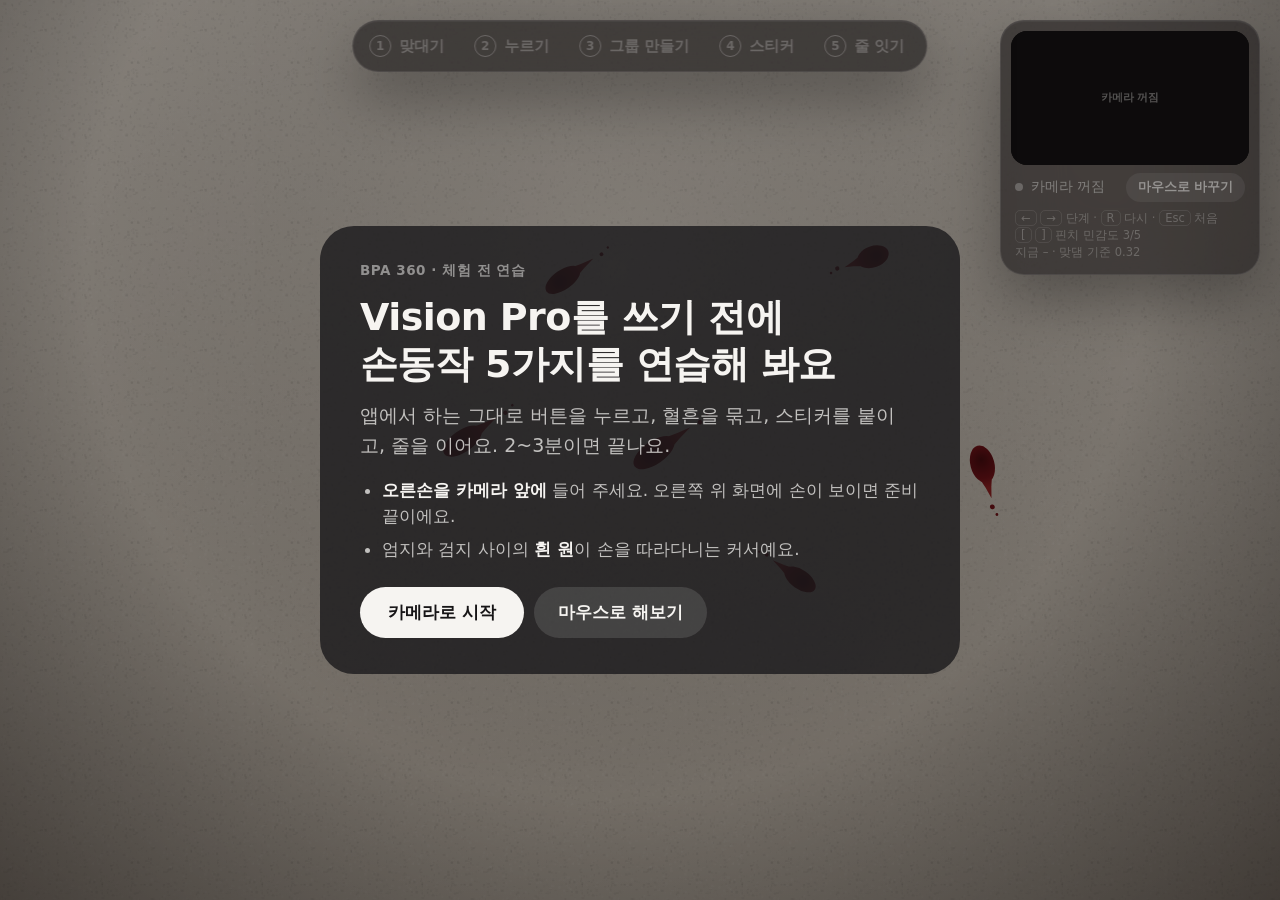
==== commit 7c1a5566: "fix: 손을 기울여도 맞댐이 잡히도록 핀치를 3D 거리로 재고 지금 값 표시" ====
--- a/practice/index.html
+++ b/practice/index.html
@@ -352,7 +352,7 @@
     <div class="cam-status"><span class="dot" id="camDot"></span><span id="camText">카메라 꺼짐</span></div>
     <button id="modeBtn" class="ghost small" type="button">마우스로 바꾸기</button>
   </div>
-  <p class="keys"><kbd>←</kbd> <kbd>→</kbd> 단계 · <kbd>R</kbd> 다시 · <kbd>Esc</kbd> 처음<br><kbd>[</kbd> <kbd>]</kbd> 핀치 민감도 <span id="pinchLevel"></span></p>
+  <p class="keys"><kbd>←</kbd> <kbd>→</kbd> 단계 · <kbd>R</kbd> 다시 · <kbd>Esc</kbd> 처음<br><kbd>[</kbd> <kbd>]</kbd> 핀치 민감도 <span id="pinchLevel"></span><br><span id="pinchValue">지금 – · 맞댐 기준 –</span></p>
 </aside>
 
 <section class="card glass" id="card" hidden>
@@ -407,15 +407,16 @@
 const MP = "https://cdn.jsdelivr.net/npm/@mediapipe/tasks-vision@0.10.14";
 const MODEL = "https://storage.googleapis.com/mediapipe-models/hand_landmarker/hand_landmarker/float16/1/hand_landmarker.task";
 
-// 핀치 판정: 엄지·검지 끝 거리를 손바닥 크기(손목~중지 뿌리)로 나눈 값.
-// 민감도 단계마다 이 값보다 가까우면 맞댄 것으로 본다. 1이 가장 둔하고, 5는 처음 버전과 같다.
-const PINCH_LEVELS = [0.18, 0.21, 0.24, 0.27, 0.3];
+// 핀치 판정: 엄지·검지 끝의 3D 거리를 손바닥 길이(손목~중지 뿌리, 3D)로 나눈 값.
+// 손을 기울이거나 카메라 쪽으로 향해도 값이 크게 변하지 않는다.
+// 민감도 단계마다 이 값보다 가까우면 맞댄 것으로 본다. 1이 가장 둔하다.
+const PINCH_LEVELS = [0.24, 0.28, 0.32, 0.36, 0.4];
 const DEFAULT_PINCH_LEVEL = 2;
 // 맞댄 뒤 이만큼 더 벌어져야 뗀 것으로 본다 (경계에서 깜빡이지 않게)
-const PINCH_RELEASE_GAP = 0.15;
-// 손가락이 잠깐 스친 것은 무시한다 (카메라 30fps 기준 2프레임 ≈ 0.07초)
+const PINCH_RELEASE_GAP = 0.12;
+// 손가락이 잠깐 스치거나 값이 튄 것은 무시한다 (카메라 30fps 기준 2프레임 ≈ 0.07초)
 const PINCH_START_FRAMES = 2;
-const PINCH_END_FRAMES = 1;
+const PINCH_END_FRAMES = 2;
 const HAND_OPEN = 0.95;
 // 카메라 화면 중 이 상자를 벽 전체로 늘려, 팔을 끝까지 뻗지 않아도 되게 한다
 const REACH = { x0: 0.18, x1: 0.82, y0: 0.15, y1: 0.78 };
@@ -535,7 +536,7 @@
   locked: new Set(),
   dragging: null,
 };
-const input = { x: 0, y: 0, visible: false, pinching: false, amount: 0, lastSeen: 0, history: [] };
+const input = { x: 0, y: 0, visible: false, pinching: false, amount: 0, ratio: 1, lastSeen: 0, history: [] };
 const ripples = [];
 let advanceTimer = 0, feedbackTimer = 0, doneTimer = 0;
 
@@ -1093,7 +1094,7 @@
 let closeFrames = 0, openFrames = 0;
 let pinchLevel = DEFAULT_PINCH_LEVEL;
 try {
-  const stored = localStorage.getItem("pinchLevel2");
+  const stored = localStorage.getItem("pinchLevel3");
   const saved = stored === null ? NaN : Number(stored);
   if (Number.isInteger(saved) && saved >= 0 && saved < PINCH_LEVELS.length) pinchLevel = saved;
 } catch {}
@@ -1156,15 +1157,20 @@
     lastVideoTime = video.currentTime;
     const result = landmarker.detectForVideo(video, now);
     latestHand = result.landmarks?.[0] || null;
-    if (latestHand) readHand(latestHand, now);
+    if (latestHand) readHand(latestHand, result.worldLandmarks?.[0], now);
   }
   if (input.visible && now - input.lastSeen > HAND_LOST_MS) loseHand();
 }
 
-function readHand(lm, now) {
+function readHand(lm, world, now) {
+  // 화면 위 거리만 쓰면 손을 기울였을 때 손바닥이 짧아 보여, 맞대도 떨어진 것으로 본다.
+  // 그래서 MediaPipe가 주는 미터 단위 3D 좌표(worldLandmarks)로 잰다.
   const aspect = video.videoWidth / video.videoHeight || 16 / 9;
-  const span = (a, b) => Math.hypot((lm[a].x - lm[b].x) * aspect, lm[a].y - lm[b].y);
-  const ratio = span(4, 8) / Math.max(span(0, 9), 1e-3);
+  const span = world
+    ? (a, b) => Math.hypot(world[a].x - world[b].x, world[a].y - world[b].y, world[a].z - world[b].z)
+    : (a, b) => Math.hypot((lm[a].x - lm[b].x) * aspect, lm[a].y - lm[b].y);
+  const ratio = span(4, 8) / Math.max(span(0, 9), 1e-4);
+  input.ratio = ratio;
   // 좌우 반전한 엄지·검지 끝 가운데를 커서로 쓴다
   const mx = 1 - (lm[4].x + lm[8].x) / 2;
   const my = (lm[4].y + lm[8].y) / 2;
@@ -1195,7 +1201,7 @@
 
 function setPinchLevel(level) {
   pinchLevel = clamp(level, 0, PINCH_LEVELS.length - 1);
-  try { localStorage.setItem("pinchLevel2", String(pinchLevel)); } catch {}
+  try { localStorage.setItem("pinchLevel3", String(pinchLevel)); } catch {}
   $("pinchLevel").textContent = `${pinchLevel + 1}/${PINCH_LEVELS.length}`;
 }
 
@@ -1625,9 +1631,12 @@
   else if (cameraStarting && !cameraReady) { kind = "warn"; text = "준비하는 중…"; }
   else if (cameraReady && input.visible) { kind = "ok"; text = input.pinching ? "손가락 맞댐" : "손이 보여요"; }
   else if (cameraReady) { kind = "warn"; text = "손이 안 보여요"; }
-  const key = kind + text;
+  // 운영자가 민감도를 맞출 수 있게 지금 손가락 사이 값과 기준을 같이 보여 준다
+  const value = S.mode === "camera" && input.visible ? input.ratio.toFixed(2) : "–";
+  const key = `${kind}${text}${value}${pinchLevel}`;
   if (key === lastStatus) return;
   lastStatus = key;
+  $("pinchValue").textContent = `지금 ${value} · 맞댐 기준 ${PINCH_LEVELS[pinchLevel].toFixed(2)}`;
   $("camDot").className = `dot ${kind}`;
   $("camText").textContent = text;
   $("modeBtn").textContent = S.mode === "mouse" ? "카메라로 바꾸기" : "마우스로 바꾸기";
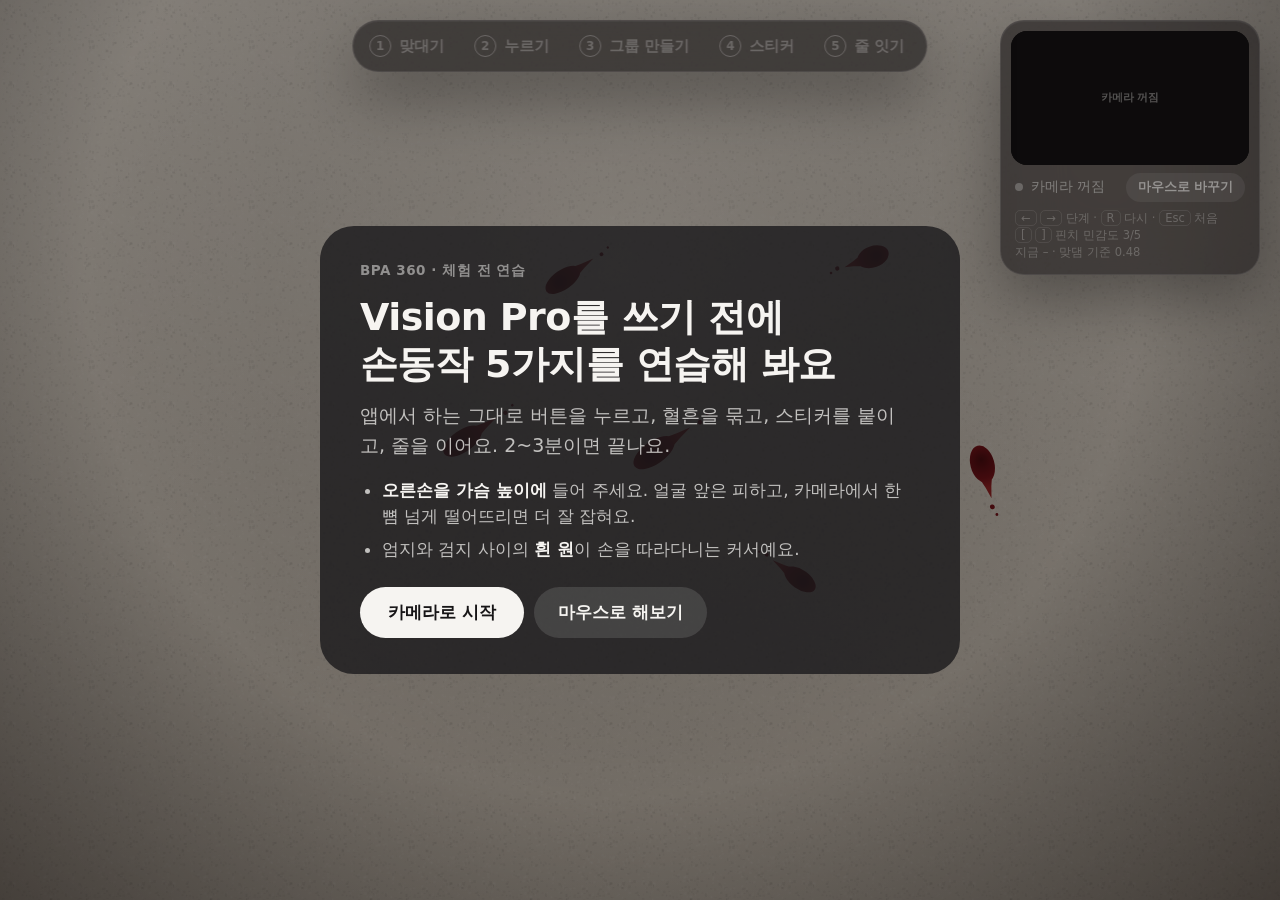
==== commit 1617166e: "fix: 웹캠 실측값에 맞춰 핀치 기준을 넓히고 손이 너무 가까우면 알리기" ====
--- a/practice/index.html
+++ b/practice/index.html
@@ -377,7 +377,7 @@
     <h2>Vision Pro를 쓰기 전에<br>손동작 5가지를 연습해 봐요</h2>
     <p class="lead">앱에서 하는 그대로 버튼을 누르고, 혈흔을 묶고, 스티커를 붙이고, 줄을 이어요. 2~3분이면 끝나요.</p>
     <ul class="howto">
-      <li><b>오른손을 카메라 앞에</b> 들어 주세요. 오른쪽 위 화면에 손이 보이면 준비 끝이에요.</li>
+      <li><b>오른손을 가슴 높이에</b> 들어 주세요. 얼굴 앞은 피하고, 카메라에서 한 뼘 넘게 떨어뜨리면 더 잘 잡혀요.</li>
       <li>엄지와 검지 사이의 <b>흰 원</b>이 손을 따라다니는 커서예요.</li>
     </ul>
     <div class="actions">
@@ -410,16 +410,23 @@
 // 핀치 판정: 엄지·검지 끝의 3D 거리를 손바닥 길이(손목~중지 뿌리, 3D)로 나눈 값.
 // 손을 기울이거나 카메라 쪽으로 향해도 값이 크게 변하지 않는다.
 // 민감도 단계마다 이 값보다 가까우면 맞댄 것으로 본다. 1이 가장 둔하다.
-const PINCH_LEVELS = [0.24, 0.28, 0.32, 0.36, 0.4];
+// 맥북 웹캠 실측: 맞댔을 때 대부분 0.5 아래, 폈을 때 0.7 위
+const PINCH_LEVELS = [0.38, 0.43, 0.48, 0.53, 0.58];
 const DEFAULT_PINCH_LEVEL = 2;
 // 맞댄 뒤 이만큼 더 벌어져야 뗀 것으로 본다 (경계에서 깜빡이지 않게)
-const PINCH_RELEASE_GAP = 0.12;
-// 손가락이 잠깐 스치거나 값이 튄 것은 무시한다 (카메라 30fps 기준 2프레임 ≈ 0.07초)
+const PINCH_RELEASE_GAP = 0.14;
+// 프레임마다 값이 튀므로 반씩 섞어 부드럽게 한다
+const PINCH_SMOOTHING = 0.5;
+// 손가락이 잠깐 스치거나 값이 튄 것은 무시한다 (카메라 30fps 기준 2프레임 ≈ 0.07초).
+// 끌던 것을 놓치지 않게 떼는 쪽은 3프레임으로 더 길게 본다.
 const PINCH_START_FRAMES = 2;
-const PINCH_END_FRAMES = 2;
+const PINCH_END_FRAMES = 3;
+// 손목~중지 뿌리가 카메라 화면 높이의 이 비율보다 크면 너무 가까워 손끝이 잘린다
+const HAND_TOO_CLOSE = 0.3;
 const HAND_OPEN = 0.95;
 // 카메라 화면 중 이 상자를 벽 전체로 늘려, 팔을 끝까지 뻗지 않아도 되게 한다
-const REACH = { x0: 0.18, x1: 0.82, y0: 0.15, y1: 0.78 };
+// 얼굴 앞이 아니라 가슴 높이에서 손을 움직이도록 아래쪽에 둔다
+const REACH = { x0: 0.2, x1: 0.8, y0: 0.28, y1: 0.82 };
 // 손가락을 맞대거나 뗄 때 커서가 밀리므로, 판정은 조금 전 위치로 한다
 const PINCH_LOOKBACK_MS = 120;
 const HAND_LOST_MS = 250;
@@ -536,7 +543,7 @@
   locked: new Set(),
   dragging: null,
 };
-const input = { x: 0, y: 0, visible: false, pinching: false, amount: 0, ratio: 1, lastSeen: 0, history: [] };
+const input = { x: 0, y: 0, visible: false, pinching: false, amount: 0, ratio: 1, tooClose: false, lastSeen: 0, history: [] };
 const ripples = [];
 let advanceTimer = 0, feedbackTimer = 0, doneTimer = 0;
 
@@ -1094,7 +1101,7 @@
 let closeFrames = 0, openFrames = 0;
 let pinchLevel = DEFAULT_PINCH_LEVEL;
 try {
-  const stored = localStorage.getItem("pinchLevel3");
+  const stored = localStorage.getItem("pinchLevel4");
   const saved = stored === null ? NaN : Number(stored);
   if (Number.isInteger(saved) && saved >= 0 && saved < PINCH_LEVELS.length) pinchLevel = saved;
 } catch {}
@@ -1169,8 +1176,10 @@
   const span = world
     ? (a, b) => Math.hypot(world[a].x - world[b].x, world[a].y - world[b].y, world[a].z - world[b].z)
     : (a, b) => Math.hypot((lm[a].x - lm[b].x) * aspect, lm[a].y - lm[b].y);
-  const ratio = span(4, 8) / Math.max(span(0, 9), 1e-4);
+  const raw = span(4, 8) / Math.max(span(0, 9), 1e-4);
+  const ratio = input.visible ? input.ratio + PINCH_SMOOTHING * (raw - input.ratio) : raw;
   input.ratio = ratio;
+  input.tooClose = Math.hypot((lm[0].x - lm[9].x) * aspect, lm[0].y - lm[9].y) > HAND_TOO_CLOSE;
   // 좌우 반전한 엄지·검지 끝 가운데를 커서로 쓴다
   const mx = 1 - (lm[4].x + lm[8].x) / 2;
   const my = (lm[4].y + lm[8].y) / 2;
@@ -1201,7 +1210,7 @@
 
 function setPinchLevel(level) {
   pinchLevel = clamp(level, 0, PINCH_LEVELS.length - 1);
-  try { localStorage.setItem("pinchLevel3", String(pinchLevel)); } catch {}
+  try { localStorage.setItem("pinchLevel4", String(pinchLevel)); } catch {}
   $("pinchLevel").textContent = `${pinchLevel + 1}/${PINCH_LEVELS.length}`;
 }
 
@@ -1629,6 +1638,7 @@
   let kind = "", text = "카메라 꺼짐";
   if (S.mode === "mouse") text = "마우스 모드";
   else if (cameraStarting && !cameraReady) { kind = "warn"; text = "준비하는 중…"; }
+  else if (cameraReady && input.visible && input.tooClose) { kind = "warn"; text = "손이 너무 가까워요"; }
   else if (cameraReady && input.visible) { kind = "ok"; text = input.pinching ? "손가락 맞댐" : "손이 보여요"; }
   else if (cameraReady) { kind = "warn"; text = "손이 안 보여요"; }
   // 운영자가 민감도를 맞출 수 있게 지금 손가락 사이 값과 기준을 같이 보여 준다
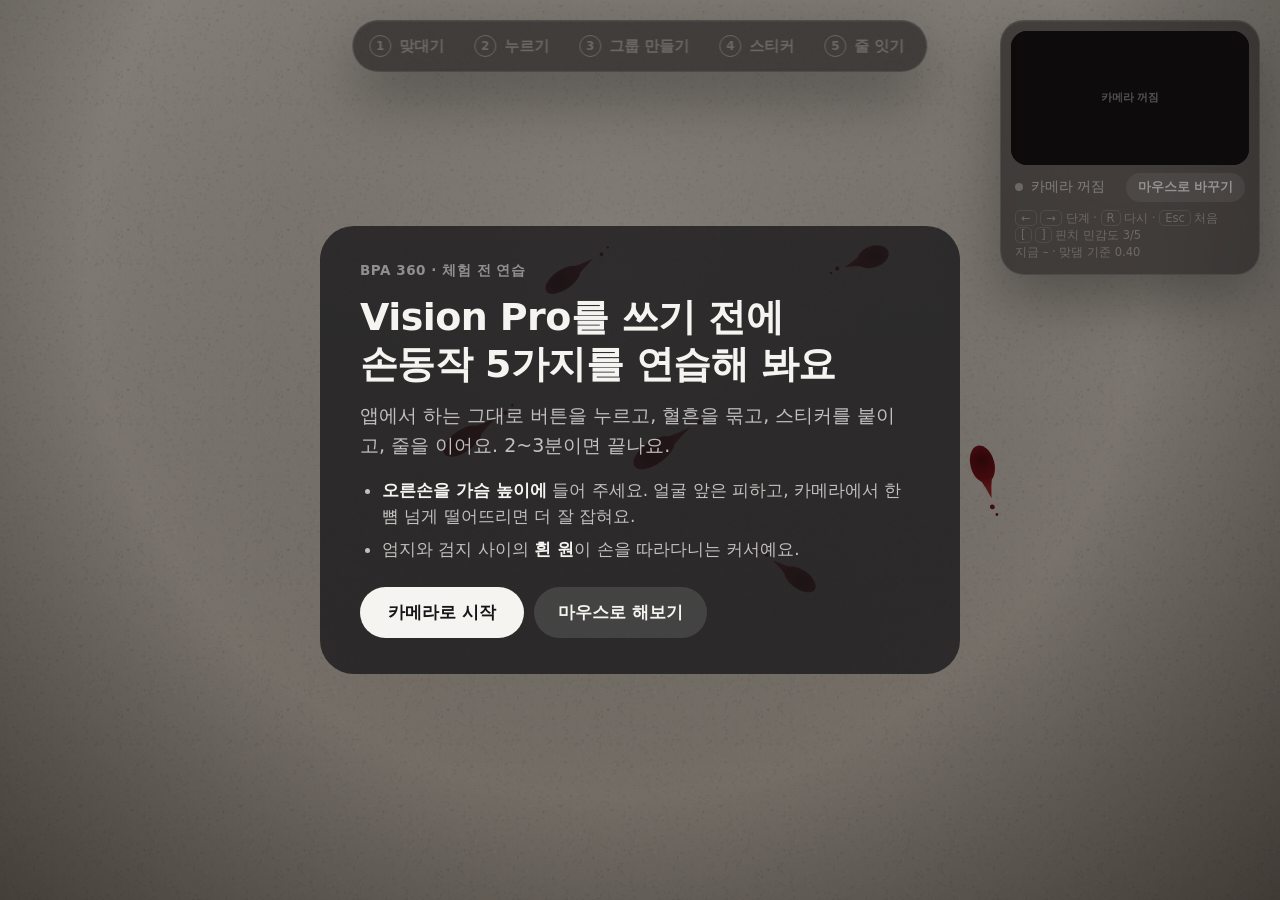
==== commit 04239847: "fix: 핀치 맞댐 기준 기본값을 0.40으로 바꾸기" ====
--- a/practice/index.html
+++ b/practice/index.html
@@ -411,7 +411,7 @@
 // 손을 기울이거나 카메라 쪽으로 향해도 값이 크게 변하지 않는다.
 // 민감도 단계마다 이 값보다 가까우면 맞댄 것으로 본다. 1이 가장 둔하다.
 // 맥북 웹캠 실측: 맞댔을 때 대부분 0.5 아래, 폈을 때 0.7 위
-const PINCH_LEVELS = [0.38, 0.43, 0.48, 0.53, 0.58];
+const PINCH_LEVELS = [0.3, 0.35, 0.4, 0.45, 0.5];
 const DEFAULT_PINCH_LEVEL = 2;
 // 맞댄 뒤 이만큼 더 벌어져야 뗀 것으로 본다 (경계에서 깜빡이지 않게)
 const PINCH_RELEASE_GAP = 0.14;
@@ -1101,7 +1101,7 @@
 let closeFrames = 0, openFrames = 0;
 let pinchLevel = DEFAULT_PINCH_LEVEL;
 try {
-  const stored = localStorage.getItem("pinchLevel4");
+  const stored = localStorage.getItem("pinchLevel5");
   const saved = stored === null ? NaN : Number(stored);
   if (Number.isInteger(saved) && saved >= 0 && saved < PINCH_LEVELS.length) pinchLevel = saved;
 } catch {}
@@ -1210,7 +1210,7 @@
 
 function setPinchLevel(level) {
   pinchLevel = clamp(level, 0, PINCH_LEVELS.length - 1);
-  try { localStorage.setItem("pinchLevel4", String(pinchLevel)); } catch {}
+  try { localStorage.setItem("pinchLevel5", String(pinchLevel)); } catch {}
   $("pinchLevel").textContent = `${pinchLevel + 1}/${PINCH_LEVELS.length}`;
 }
 
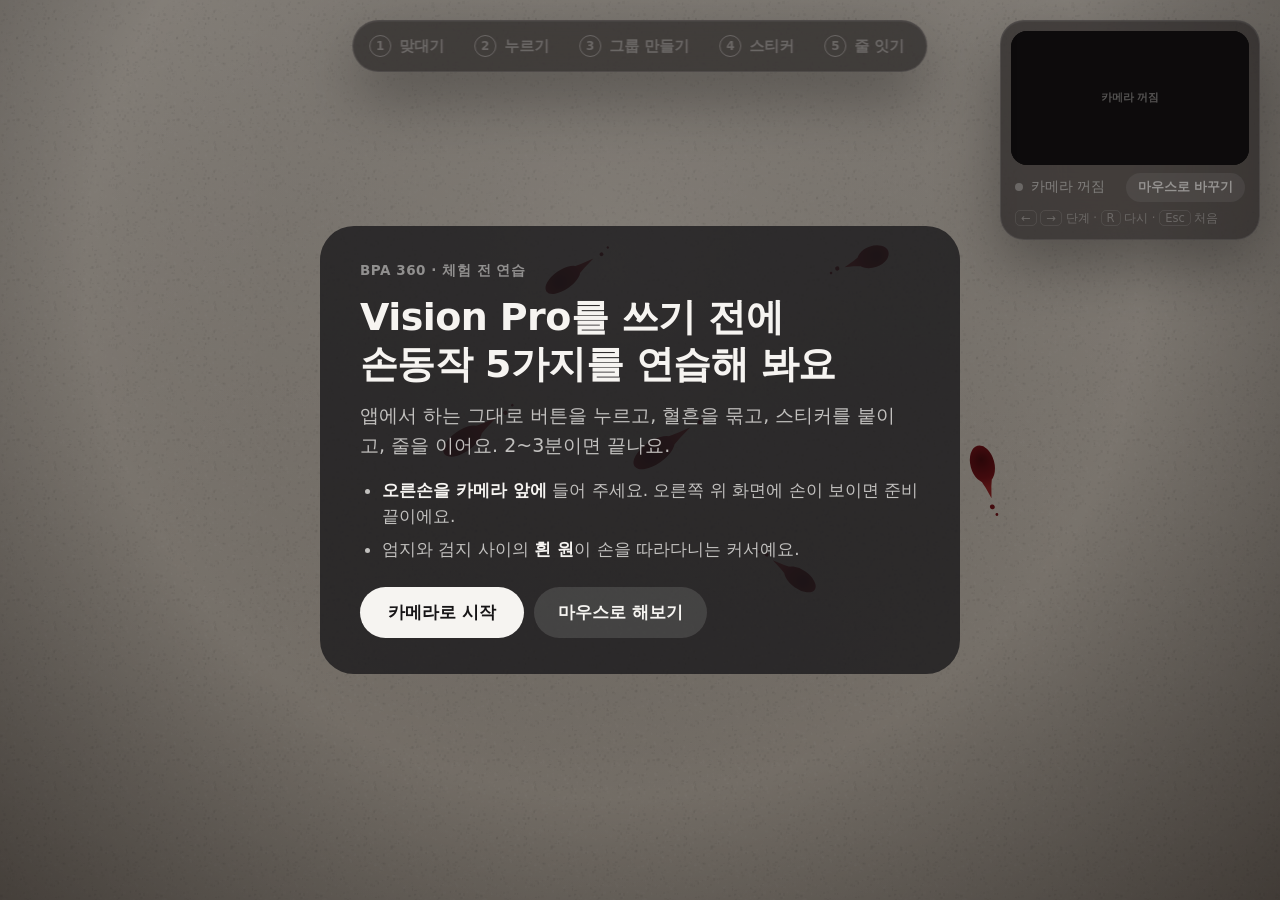
==== commit bbbe463f: "revert: 핀치·버튼 인식을 5단계 처음 버전으로 되돌리기" ====
--- a/practice/index.html
+++ b/practice/index.html
@@ -352,7 +352,7 @@
     <div class="cam-status"><span class="dot" id="camDot"></span><span id="camText">카메라 꺼짐</span></div>
     <button id="modeBtn" class="ghost small" type="button">마우스로 바꾸기</button>
   </div>
-  <p class="keys"><kbd>←</kbd> <kbd>→</kbd> 단계 · <kbd>R</kbd> 다시 · <kbd>Esc</kbd> 처음<br><kbd>[</kbd> <kbd>]</kbd> 핀치 민감도 <span id="pinchLevel"></span><br><span id="pinchValue">지금 – · 맞댐 기준 –</span></p>
+  <p class="keys"><kbd>←</kbd> <kbd>→</kbd> 단계 · <kbd>R</kbd> 다시 · <kbd>Esc</kbd> 처음</p>
 </aside>
 
 <section class="card glass" id="card" hidden>
@@ -377,7 +377,7 @@
     <h2>Vision Pro를 쓰기 전에<br>손동작 5가지를 연습해 봐요</h2>
     <p class="lead">앱에서 하는 그대로 버튼을 누르고, 혈흔을 묶고, 스티커를 붙이고, 줄을 이어요. 2~3분이면 끝나요.</p>
     <ul class="howto">
-      <li><b>오른손을 가슴 높이에</b> 들어 주세요. 얼굴 앞은 피하고, 카메라에서 한 뼘 넘게 떨어뜨리면 더 잘 잡혀요.</li>
+      <li><b>오른손을 카메라 앞에</b> 들어 주세요. 오른쪽 위 화면에 손이 보이면 준비 끝이에요.</li>
       <li>엄지와 검지 사이의 <b>흰 원</b>이 손을 따라다니는 커서예요.</li>
     </ul>
     <div class="actions">
@@ -407,28 +407,14 @@
 const MP = "https://cdn.jsdelivr.net/npm/@mediapipe/tasks-vision@0.10.14";
 const MODEL = "https://storage.googleapis.com/mediapipe-models/hand_landmarker/hand_landmarker/float16/1/hand_landmarker.task";
 
-// 핀치 판정: 엄지·검지 끝의 3D 거리를 손바닥 길이(손목~중지 뿌리, 3D)로 나눈 값.
-// 손을 기울이거나 카메라 쪽으로 향해도 값이 크게 변하지 않는다.
-// 민감도 단계마다 이 값보다 가까우면 맞댄 것으로 본다. 1이 가장 둔하다.
-// 맥북 웹캠 실측: 맞댔을 때 대부분 0.5 아래, 폈을 때 0.7 위
-const PINCH_LEVELS = [0.3, 0.35, 0.4, 0.45, 0.5];
-const DEFAULT_PINCH_LEVEL = 2;
-// 맞댄 뒤 이만큼 더 벌어져야 뗀 것으로 본다 (경계에서 깜빡이지 않게)
-const PINCH_RELEASE_GAP = 0.14;
-// 프레임마다 값이 튀므로 반씩 섞어 부드럽게 한다
-const PINCH_SMOOTHING = 0.5;
-// 손가락이 잠깐 스치거나 값이 튄 것은 무시한다 (카메라 30fps 기준 2프레임 ≈ 0.07초).
-// 끌던 것을 놓치지 않게 떼는 쪽은 3프레임으로 더 길게 본다.
-const PINCH_START_FRAMES = 2;
-const PINCH_END_FRAMES = 3;
-// 손목~중지 뿌리가 카메라 화면 높이의 이 비율보다 크면 너무 가까워 손끝이 잘린다
-const HAND_TOO_CLOSE = 0.3;
+// 핀치 판정: 엄지·검지 끝 거리를 손바닥 크기(손목~중지 뿌리)로 나눈 값
+const PINCH_ON = 0.3;
+const PINCH_OFF = 0.45;
 const HAND_OPEN = 0.95;
 // 카메라 화면 중 이 상자를 벽 전체로 늘려, 팔을 끝까지 뻗지 않아도 되게 한다
-// 얼굴 앞이 아니라 가슴 높이에서 손을 움직이도록 아래쪽에 둔다
-const REACH = { x0: 0.2, x1: 0.8, y0: 0.28, y1: 0.82 };
+const REACH = { x0: 0.18, x1: 0.82, y0: 0.15, y1: 0.78 };
 // 손가락을 맞대거나 뗄 때 커서가 밀리므로, 판정은 조금 전 위치로 한다
-const PINCH_LOOKBACK_MS = 120;
+const PINCH_LOOKBACK_MS = 90;
 const HAND_LOST_MS = 250;
 const IDLE_RESET_MS = 45000;
 const DONE_RESET_S = 25;
@@ -543,7 +529,7 @@
   locked: new Set(),
   dragging: null,
 };
-const input = { x: 0, y: 0, visible: false, pinching: false, amount: 0, ratio: 1, tooClose: false, lastSeen: 0, history: [] };
+const input = { x: 0, y: 0, visible: false, pinching: false, amount: 0, lastSeen: 0, history: [] };
 const ripples = [];
 let advanceTimer = 0, feedbackTimer = 0, doneTimer = 0;
 
@@ -1098,13 +1084,6 @@
 }
 const filterX = new OneEuro();
 const filterY = new OneEuro();
-let closeFrames = 0, openFrames = 0;
-let pinchLevel = DEFAULT_PINCH_LEVEL;
-try {
-  const stored = localStorage.getItem("pinchLevel5");
-  const saved = stored === null ? NaN : Number(stored);
-  if (Number.isInteger(saved) && saved >= 0 && saved < PINCH_LEVELS.length) pinchLevel = saved;
-} catch {}
 
 async function initCamera(onProgress) {
   if (cameraReady) return;
@@ -1164,22 +1143,15 @@
     lastVideoTime = video.currentTime;
     const result = landmarker.detectForVideo(video, now);
     latestHand = result.landmarks?.[0] || null;
-    if (latestHand) readHand(latestHand, result.worldLandmarks?.[0], now);
+    if (latestHand) readHand(latestHand, now);
   }
   if (input.visible && now - input.lastSeen > HAND_LOST_MS) loseHand();
 }
 
-function readHand(lm, world, now) {
-  // 화면 위 거리만 쓰면 손을 기울였을 때 손바닥이 짧아 보여, 맞대도 떨어진 것으로 본다.
-  // 그래서 MediaPipe가 주는 미터 단위 3D 좌표(worldLandmarks)로 잰다.
+function readHand(lm, now) {
   const aspect = video.videoWidth / video.videoHeight || 16 / 9;
-  const span = world
-    ? (a, b) => Math.hypot(world[a].x - world[b].x, world[a].y - world[b].y, world[a].z - world[b].z)
-    : (a, b) => Math.hypot((lm[a].x - lm[b].x) * aspect, lm[a].y - lm[b].y);
-  const raw = span(4, 8) / Math.max(span(0, 9), 1e-4);
-  const ratio = input.visible ? input.ratio + PINCH_SMOOTHING * (raw - input.ratio) : raw;
-  input.ratio = ratio;
-  input.tooClose = Math.hypot((lm[0].x - lm[9].x) * aspect, lm[0].y - lm[9].y) > HAND_TOO_CLOSE;
+  const span = (a, b) => Math.hypot((a.x - b.x) * aspect, a.y - b.y);
+  const ratio = span(lm[4], lm[8]) / Math.max(span(lm[0], lm[9]), 1e-3);
   // 좌우 반전한 엄지·검지 끝 가운데를 커서로 쓴다
   const mx = 1 - (lm[4].x + lm[8].x) / 2;
   const my = (lm[4].y + lm[8].y) / 2;
@@ -1192,26 +1164,17 @@
   S.lastActivity = now;
   input.history.push({ t: now, x: input.x, y: input.y });
   while (input.history.length && now - input.history[0].t > 400) input.history.shift();
-  const on = PINCH_LEVELS[pinchLevel];
-  input.amount = clamp((HAND_OPEN - ratio) / (HAND_OPEN - on), 0, 1);
-  closeFrames = ratio < on ? closeFrames + 1 : 0;
-  openFrames = ratio > on + PINCH_RELEASE_GAP ? openFrames + 1 : 0;
-
-  if (!input.pinching && closeFrames >= PINCH_START_FRAMES) {
+  input.amount = clamp((HAND_OPEN - ratio) / (HAND_OPEN - PINCH_ON), 0, 1);
+
+  if (!input.pinching && ratio < PINCH_ON) {
     input.pinching = true;
     pinchStart(positionAgo(PINCH_LOOKBACK_MS));
-  } else if (input.pinching && openFrames >= PINCH_END_FRAMES) {
+  } else if (input.pinching && ratio > PINCH_OFF) {
     input.pinching = false;
     pinchEnd(positionAgo(PINCH_LOOKBACK_MS));
   } else if (input.pinching) {
     pinchMove(input);
   }
-}
-
-function setPinchLevel(level) {
-  pinchLevel = clamp(level, 0, PINCH_LEVELS.length - 1);
-  try { localStorage.setItem("pinchLevel5", String(pinchLevel)); } catch {}
-  $("pinchLevel").textContent = `${pinchLevel + 1}/${PINCH_LEVELS.length}`;
 }
 
 function loseHand() {
@@ -1221,7 +1184,6 @@
   latestHand = null;
   filterX.reset();
   filterY.reset();
-  closeFrames = openFrames = 0;
   if (input.pinching) {
     input.pinching = false;
     pinchCancel();
@@ -1638,15 +1600,11 @@
   let kind = "", text = "카메라 꺼짐";
   if (S.mode === "mouse") text = "마우스 모드";
   else if (cameraStarting && !cameraReady) { kind = "warn"; text = "준비하는 중…"; }
-  else if (cameraReady && input.visible && input.tooClose) { kind = "warn"; text = "손이 너무 가까워요"; }
   else if (cameraReady && input.visible) { kind = "ok"; text = input.pinching ? "손가락 맞댐" : "손이 보여요"; }
   else if (cameraReady) { kind = "warn"; text = "손이 안 보여요"; }
-  // 운영자가 민감도를 맞출 수 있게 지금 손가락 사이 값과 기준을 같이 보여 준다
-  const value = S.mode === "camera" && input.visible ? input.ratio.toFixed(2) : "–";
-  const key = `${kind}${text}${value}${pinchLevel}`;
+  const key = kind + text;
   if (key === lastStatus) return;
   lastStatus = key;
-  $("pinchValue").textContent = `지금 ${value} · 맞댐 기준 ${PINCH_LEVELS[pinchLevel].toFixed(2)}`;
   $("camDot").className = `dot ${kind}`;
   $("camText").textContent = text;
   $("modeBtn").textContent = S.mode === "mouse" ? "카메라로 바꾸기" : "마우스로 바꾸기";
@@ -1750,14 +1708,11 @@
   else if (e.key === "ArrowLeft") go(-1);
   else if (e.key === "r" || e.key === "R") { if (STAGES.includes(S.stage)) enterStage(S.stage); }
   else if (e.key === "Escape") enterStage("intro");
-  else if (e.key === "[") setPinchLevel(pinchLevel - 1);
-  else if (e.key === "]") setPinchLevel(pinchLevel + 1);
 });
 addEventListener("resize", layout);
 
 $("catChips").innerHTML = CATEGORIES.map((c) => `<div class="vbtn" data-hit="cat:${c.id}">${c.label}</div>`).join("");
 resetStageState();
-setPinchLevel(pinchLevel);
 layout();
 enterStage("intro");
 requestAnimationFrame(frame);
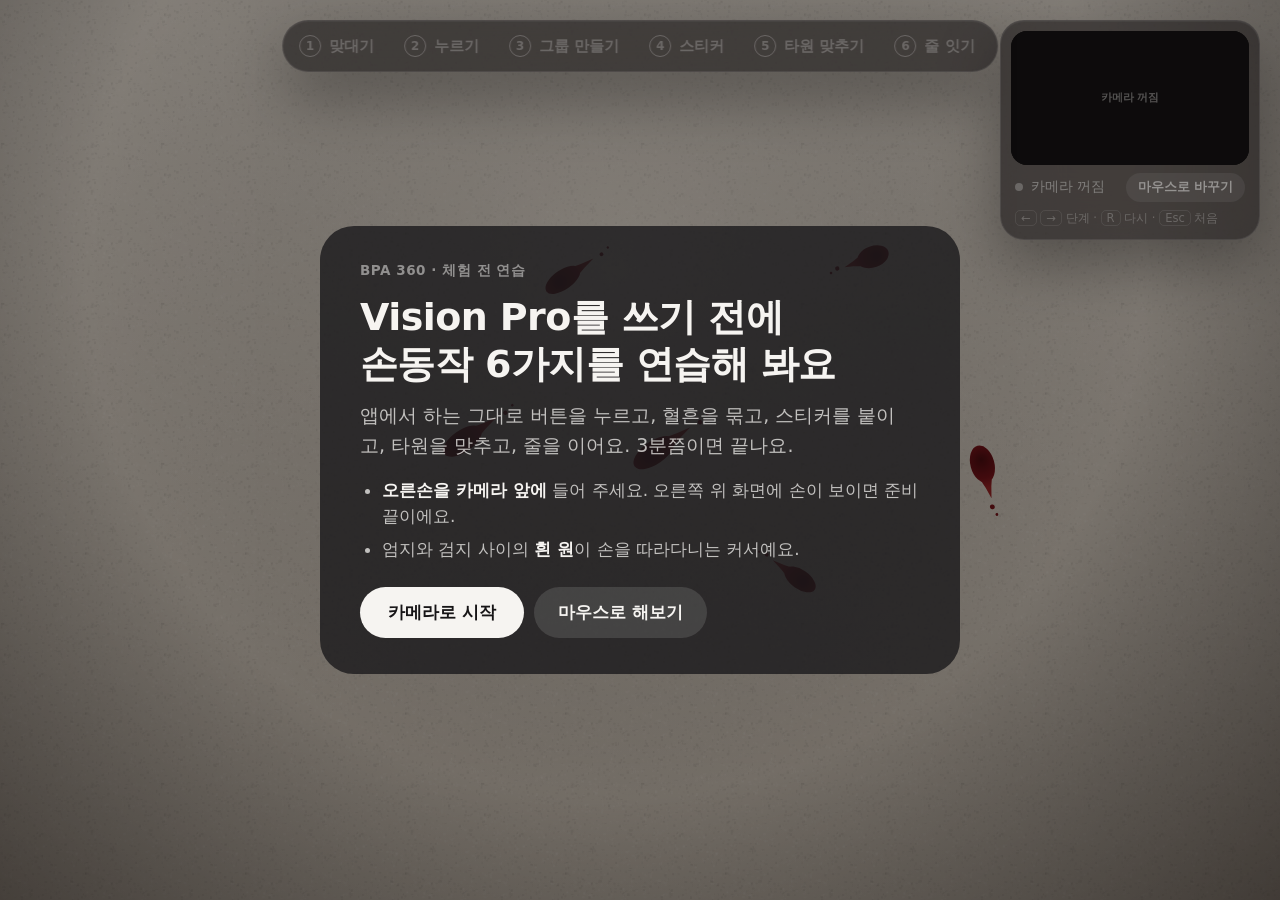
==== commit 2ee431dd: "feat: 손동작 연습에 목록 스크롤·창 옮기기·타원 맞추기와 기기 조작 안내 추가" ====
--- a/practice/index.html
+++ b/practice/index.html
@@ -173,6 +173,24 @@
 .chips .vbtn { font-size: 14px; padding: 8px 13px; }
 .win-actions { display: flex; justify-content: flex-end; gap: 8px; margin-top: 4px; }
 
+.scroll-window { width: 380px; display: grid; gap: 10px; transform: translate(-50%, -50%); }
+.scroll-view { position: relative; height: 300px; overflow: hidden; border-radius: 18px; background: rgba(0, 0, 0, 0.14); }
+.scroll-content { display: grid; gap: 4px; padding: 6px; will-change: transform; }
+.row { justify-content: space-between; border-radius: 14px; padding: 12px 16px; background: transparent; font-size: 16px; }
+.row small { font-size: 12.5px; font-weight: 500; color: var(--ink-3); }
+.row.selected small { color: rgba(22, 20, 22, 0.6); }
+.scroll-bar { position: absolute; right: 4px; top: 0; width: 4px; border-radius: 2px; background: rgba(255, 255, 255, 0.45); }
+
+/* visionOS 창 아래 막대: 집어 끌면 창이 옮겨진다 */
+.winbar { width: 150px; height: 30px; padding: 0; background: transparent; transform: translateX(-50%); }
+.winbar::before { content: ""; width: 96px; height: 8px; border-radius: 4px; background: rgba(255, 255, 255, 0.6); transition: width 0.15s, background 0.15s; }
+.winbar.hover, .winbar.pressed { background: transparent; box-shadow: none; transform: translateX(-50%); }
+.winbar.hover::before, .winbar.pressed::before { width: 124px; background: #fff; }
+
+.axis-done { font-size: 16px; padding: 12px 22px; transform: translateX(-50%); }
+.axis-done.hover { transform: translateX(-50%) scale(1.05); }
+.axis-done.pressed { transform: translateX(-50%) scale(0.95); }
+
 .sticker-panel { width: 300px; display: grid; gap: 12px; }
 .tiles { display: grid; grid-template-columns: 1fr 1fr; gap: 10px; }
 .tile { flex-direction: column; gap: 8px; padding: 16px 8px 12px; border-radius: 20px; background: rgba(255, 255, 255, 0.08); font-size: 13px; }
@@ -217,6 +235,7 @@
 .actions .ghost { font-size: 17px; padding: 14px 24px; }
 .error { margin: 0; font-size: 15.5px; line-height: 1.5; color: var(--warn); }
 .fine { margin: 0; font-size: 13.5px; color: var(--ink-3); font-variant-numeric: tabular-nums; }
+.done-sub { margin: 6px 0 0; font-size: 13.5px; font-weight: 600; color: var(--ink-3); }
 
 @media (max-width: 1180px) {
   .info { width: 250px; padding: 18px; }
@@ -260,6 +279,15 @@
     </div>
   </div>
 
+  <div class="win scroll-window" id="scrollWin" hidden>
+    <h3>세부 유형</h3>
+    <p class="win-sub">목록을 위아래로 밀어서 찾아요</p>
+    <div class="scroll-view" id="scrollView">
+      <div class="scroll-content" id="scrollContent"></div>
+      <i class="scroll-bar" id="scrollBar"></i>
+    </div>
+  </div>
+
   <div class="win class-window" id="classWindow" hidden>
     <h3>혈흔 유형 분류</h3>
     <p class="win-sub">대분류</p>
@@ -271,6 +299,9 @@
       <div class="vbtn" data-hit="cls:create" id="createBtn">그룹 생성</div>
     </div>
   </div>
+  <div class="vbtn winbar" data-hit="winbar" id="classBar" hidden></div>
+
+  <div class="vbtn axis-done" data-hit="axis:done" id="axisDone" hidden>측정 완료</div>
 
   <div class="win sticker-panel" id="stickerPanel" hidden>
     <h3>스티커</h3>
@@ -333,7 +364,8 @@
   <li data-stage="click"><span class="n">2</span>누르기</li>
   <li data-stage="cluster"><span class="n">3</span>그룹 만들기</li>
   <li data-stage="sticker"><span class="n">4</span>스티커</li>
-  <li data-stage="string"><span class="n">5</span>줄 잇기</li>
+  <li data-stage="axis"><span class="n">5</span>타원 맞추기</li>
+  <li data-stage="string"><span class="n">6</span>줄 잇기</li>
 </ol>
 
 <aside class="info glass" id="info" hidden>
@@ -357,7 +389,7 @@
 
 <section class="card glass" id="card" hidden>
   <div class="card-head">
-    <p class="eyebrow" id="cardStep">1 / 5</p>
+    <p class="eyebrow" id="cardStep">1 / 6</p>
     <div class="pips" id="pips"></div>
   </div>
   <h1 id="cardTitle"></h1>
@@ -374,8 +406,8 @@
 <div class="overlay" id="intro">
   <div class="panel">
     <p class="eyebrow">BPA 360 · 체험 전 연습</p>
-    <h2>Vision Pro를 쓰기 전에<br>손동작 5가지를 연습해 봐요</h2>
-    <p class="lead">앱에서 하는 그대로 버튼을 누르고, 혈흔을 묶고, 스티커를 붙이고, 줄을 이어요. 2~3분이면 끝나요.</p>
+    <h2>Vision Pro를 쓰기 전에<br>손동작 6가지를 연습해 봐요</h2>
+    <p class="lead">앱에서 하는 그대로 버튼을 누르고, 혈흔을 묶고, 스티커를 붙이고, 타원을 맞추고, 줄을 이어요. 3분쯤이면 끝나요.</p>
     <ul class="howto">
       <li><b>오른손을 카메라 앞에</b> 들어 주세요. 오른쪽 위 화면에 손이 보이면 준비 끝이에요.</li>
       <li>엄지와 검지 사이의 <b>흰 원</b>이 손을 따라다니는 커서예요.</li>
@@ -398,6 +430,11 @@
       <li><b>손은 편하게.</b> 무릎 위나 몸 옆에 내려 둬도 기기가 알아봐요.</li>
       <li><b>벽에 그리거나 붙일 땐 오른손으로.</b> 사각형과 스티커는 오른손이 가리키는 곳에 놓여요.</li>
     </ol>
+    <p class="done-sub">기기에서 알아 두면 좋은 것</p>
+    <ul class="recap">
+      <li><b>글자 입력.</b> 키보드의 마이크 버튼을 누르고 말하면 바로 입력돼요.</li>
+      <li><b>화면이 엉뚱한 곳에 있으면.</b> Digital Crown을 길게 누르면 창이 눈앞으로 다시 모여요.</li>
+    </ul>
     <div class="actions"><button id="againBtn" class="primary" type="button">다시 시작</button></div>
     <p class="fine" id="autoReset"></p>
   </div>
@@ -423,9 +460,9 @@
 // 스티커 방향이 이 각도 안이면 맞았다고 본다
 const ALIGN_TOLERANCE = (12 * Math.PI) / 180;
 
-const STAGES = ["pinch", "click", "cluster", "sticker", "string"];
-const GOAL = { pinch: 3, click: 3, cluster: 3, sticker: 4, string: 3 };
-const TITLES = { pinch: "손가락 맞대기", click: "버튼 누르기", cluster: "그룹 만들기", sticker: "스티커 붙이고 돌리기", string: "줄 잇기" };
+const STAGES = ["pinch", "click", "cluster", "sticker", "axis", "string"];
+const GOAL = { pinch: 3, click: 4, cluster: 4, sticker: 4, axis: 4, string: 3 };
+const TITLES = { pinch: "손가락 맞대기", click: "버튼 누르기", cluster: "그룹 만들기", sticker: "스티커 붙이고 돌리기", axis: "타원 맞추기", string: "줄 잇기" };
 const TOOLS = [
   { id: "grouping", label: "그룹화" },
   { id: "sticker", label: "스티커" },
@@ -439,6 +476,16 @@
   { id: "regularMargin", label: "매끄러운 경계혈흔", patterns: ["형태전이혈흔", "흡수혈흔", "흐름혈흔", "고인혈흔"] },
   { id: "miscellaneous", label: "비분류혈흔", patterns: ["모세관작용혈흔", "윤곽혈흔", "공간혈흔", "이차튐혈흔", "곤충매개흔"] },
 ];
+// 스크롤 연습: 세부 유형 전체를 대분류 순서대로 늘어놓고 아래쪽 항목을 찾게 한다
+const SCROLL_ROWS = CATEGORIES.flatMap((c) => c.patterns.map((label) => ({ label, category: c.label })));
+const SCROLL_TARGET = "이차튐혈흔";
+// 타원 맞추기: 확대창 안 좌표(U 단위, 확대창 가운데가 0). 혈흔은 줄 잇기의 혈흔 1(폭 4.1 · 길이 8.6 mm)
+const AXIS_PANEL = { u: 0.42, v: 0.46, w: 560, h: 340 };
+const AXIS_STAIN = { x: 0, y: 0, a: 100, b: 48, deg: -160 };
+// 손잡이는 손보다 천천히 따라와 작은 혈흔도 맞출 수 있게 한다 (앱의 AxisMeasurementView와 같은 방식)
+const AXIS_GAIN = 0.6;
+// 이 안으로 들어오면 맞춘 것으로 본다: 가운데 거리(U), 축 각도, 장축·단축 길이 비율
+const AXIS_FIT = { center: 14, angle: (8 * Math.PI) / 180, major: 0.12, minor: 0.15 };
 // 왼쪽 창: 이 손동작으로 앱에서 무엇을 하는지
 const INFO = {
   pinch: {
@@ -450,13 +497,13 @@
   click: {
     title: "버튼은 보고 맞대서 눌러요",
     ordered: false,
-    items: [["도구 바꾸기", "그룹화 · 스티커 · 방향 펜"], ["단계 넘기기", "다음 · 완료 · 다시하기"], ["고르기", "혈흔 유형, 스티커 색"]],
-    tip: "손 대신 눈으로 가리켜요. 버튼을 바라보면 살짝 밝아지고, 그때 맞댔다 떼면 눌려요.",
+    items: [["도구 바꾸기", "그룹화 · 스티커 · 방향 펜"], ["단계 넘기기", "다음 · 완료 · 다시하기"], ["고르기", "혈흔 유형, 스티커 색"], ["스크롤", "긴 목록은 맞댄 채 위아래로 밀어요"]],
+    tip: "손 대신 눈으로 가리켜요. 버튼을 바라보면 살짝 밝아지고, 그때 맞댔다 떼면 눌려요. 목록은 맞댄 채 손을 위아래로 움직이면 넘어가요.",
   },
   cluster: {
     title: "같은 방향성을 보이는 혈흔을 묶어 그룹을 만들어요",
     ordered: true,
-    items: [["그룹화 도구", "아래 도구 막대에서 ‘그룹화’를 눌러요"], ["사각형 그리기", "묶을 혈흔들을 사각형으로 감싸요"], ["유형 고르기", "창에서 혈흔 유형을 고르고 ‘그룹 생성’을 눌러요"]],
+    items: [["그룹화 도구", "아래 도구 막대에서 ‘그룹화’를 눌러요"], ["사각형 그리기", "묶을 혈흔들을 사각형으로 감싸요"], ["창 옮기기", "창이 가리면 아래 막대를 집어 옆으로 옮겨요"], ["유형 고르기", "창에서 혈흔 유형을 고르고 ‘그룹 생성’을 눌러요"]],
     tip: "사각형은 눈이 아니라 오른손이 가리키는 곳에 그려져요. 팔을 벽 쪽으로 편하게 뻗어 보세요.",
   },
   sticker: {
@@ -464,6 +511,12 @@
     ordered: true,
     items: [["붙이기", "스티커 창에서 집어 벽으로 끌어 와요"], ["고르기", "붙인 스티커를 고르면 이동 · 회전 · 색 · 삭제가 나와요"], ["돌리기", "링 위 손잡이를 돌려 방향을 맞추고 ✓로 확정해요"]],
     tip: "끌어 온 스티커는 오른손이 가리키는 벽 위치에 붙어요.",
+  },
+  axis: {
+    title: "타원을 맞춰 충돌각을 재요",
+    ordered: false,
+    items: [["돌리기", "노란 Leading edge 점을 끌어요"], ["길이 · 폭", "끝과 옆의 흰 점을 끌면 그쪽만 늘거나 줄어요"], ["옮기기", "타원 안쪽을 끌어요"], ["충돌각", "arcsin(폭 ÷ 길이)로 바로 계산돼요"]],
+    tip: "핀치를 시작한 곳에서 가장 가까운 점이 잡혀요. 점은 손보다 천천히 따라와서 작은 혈흔도 맞출 수 있어요.",
   },
   string: {
     title: "줄 연결법으로 혈흔이 시작된 곳을 찾아요",
@@ -513,7 +566,7 @@
 
 // ---------- 상태 ----------
 const S = {
-  stage: "intro", // intro | pinch | click | cluster | sticker | string | done
+  stage: "intro", // intro | pinch | click | cluster | sticker | axis | string | done
   mode: null, // camera | mouse
   startedAt: 0,
   lastActivity: 0,
@@ -526,6 +579,8 @@
   toolSelected: null,
   cl: null,
   st: null,
+  sc: null, // 목록 스크롤
+  ax: null, // 타원 (확대창 좌표)
   locked: new Set(),
   dragging: null,
 };
@@ -537,8 +592,10 @@
   S.pinchCount = 0;
   S.clickNext = 0;
   S.toolSelected = null;
-  S.cl = { step: "draw", drawing: null, rect: null, category: null, pattern: null, created: false };
+  S.cl = { step: "draw", drawing: null, rect: null, win: null, moving: null, category: null, pattern: null, created: false };
   S.st = { step: "place", dragging: false, placed: null, angle: 0, angleBeforeRotate: 0, handleAngle: -Math.PI / 4, rotating: false };
+  S.sc = { y: 0, vel: 0, drag: null, picked: null };
+  S.ax = { cx: 36, cy: 28, a: 70, b: 70, th: 0, drag: null };
   S.locked = new Set();
   S.dragging = null;
   renderPatterns();
@@ -590,9 +647,10 @@
     sizeStain(s);
   }
   wallTexture = W > 0 && H > 0 ? paintWall(wall.width, wall.height) : null;
-  const scene = $("clickScene");
-  scene.style.left = `${R.x + R.w / 2}px`;
-  scene.style.top = `${R.y + R.h / 2}px`;
+  for (const id of ["clickScene", "scrollWin"]) {
+    $(id).style.left = `${R.x + R.w / 2}px`;
+    $(id).style.top = `${R.y + R.h / 2}px`;
+  }
 }
 
 function paintWall(w, h) {
@@ -632,6 +690,9 @@
   for (let i = els.length - 1; i >= 0; i--) {
     const el = els[i];
     if (el.closest("[hidden]")) continue;
+    // 목록 밖으로 스크롤된 줄은 보이지 않으니 누를 수 없다
+    const view = el.closest(".scroll-view")?.getBoundingClientRect();
+    if (view && (p.x < view.left || p.x > view.right || p.y < view.top || p.y > view.bottom)) continue;
     const r = el.getBoundingClientRect();
     if (r.width && p.x >= r.left - pad && p.x <= r.right + pad && p.y >= r.top - pad && p.y <= r.bottom + pad) return el;
   }
@@ -652,11 +713,16 @@
     if (value === want.id) {
       S.toolSelected = value;
       S.clickNext++;
-      say(`‘${want.label}’ 버튼을 눌렀어요.`, "ok");
-      if (S.clickNext >= GOAL.click) complete();
+      say(S.clickNext >= TOOLS.length ? "좋아요! 이번엔 목록을 스크롤해서 찾아볼게요." : `‘${want.label}’ 버튼을 눌렀어요.`, "ok");
     } else {
       say(`지금은 ‘${want.label}’ 버튼을 눌러 보세요.`, "warn");
     }
+  } else if (kind === "row") {
+    if (SCROLL_ROWS[Number(value)].label !== SCROLL_TARGET) return say(`‘${SCROLL_TARGET}’을 찾아 보세요. 목록 아래쪽에 있어요.`, "warn");
+    S.sc.picked = Number(value);
+    complete();
+  } else if ((kind === "cat" || kind === "pat" || kind === "cls") && S.cl.step === "move") {
+    say("먼저 창 아래 흰 막대를 집어 창을 옮겨 주세요.", "warn");
   } else if (kind === "cat") {
     S.cl.category = value;
     S.cl.pattern = null;
@@ -685,7 +751,120 @@
     S.st.step = "done";
     ripple(S.st.placed.x, S.st.placed.y, "ok");
     complete();
-  }
+  } else if (kind === "axis") {
+    if (!axisFit().ok) return say("아직 타원이 혈흔과 안 맞아요. 몸통 테두리에 맞춰 보세요.", "warn");
+    complete();
+  }
+}
+
+// ---------- 목록 스크롤 ----------
+function scrollMax() {
+  return Math.max(0, $("scrollContent").offsetHeight - $("scrollView").clientHeight);
+}
+
+function updateScroll(dt) {
+  if (S.stage !== "click" || S.clickNext < TOOLS.length) return;
+  // 손을 놓은 뒤에도 조금 더 미끄러지다 멈춘다
+  if (!S.sc.drag && Math.abs(S.sc.vel) > 0.02) {
+    S.sc.y += S.sc.vel * dt;
+    S.sc.vel *= Math.pow(0.94, dt / 16.7);
+  }
+  const max = scrollMax();
+  S.sc.y = clamp(S.sc.y, 0, max);
+  if (S.sc.y === 0 || S.sc.y === max) S.sc.vel = 0;
+  $("scrollContent").style.transform = `translateY(${-S.sc.y}px)`;
+  const viewH = $("scrollView").clientHeight;
+  const barH = max ? Math.max(28, (viewH * viewH) / (viewH + max)) : 0;
+  const bar = $("scrollBar");
+  bar.style.height = `${barH}px`;
+  bar.style.transform = `translateY(${max ? (S.sc.y / max) * (viewH - barH) : 0}px)`;
+}
+
+// ---------- 타원 맞추기 ----------
+const axisCenter = () => at(AXIS_PANEL.u, AXIS_PANEL.v);
+const axisToScreen = (q) => {
+  const c = axisCenter();
+  return { x: c.x + q.x * U, y: c.y + q.y * U };
+};
+const axisToLocal = (p) => {
+  const c = axisCenter();
+  return { x: (p.x - c.x) / U, y: (p.y - c.y) / U };
+};
+
+function axisHandles(e = S.ax) {
+  const ux = Math.cos(e.th), uy = Math.sin(e.th);
+  return {
+    lead: { x: e.cx + ux * e.a, y: e.cy + uy * e.a },
+    tail: { x: e.cx - ux * e.a, y: e.cy - uy * e.a },
+    side: { x: e.cx - uy * e.b, y: e.cy + ux * e.b },
+    center: { x: e.cx, y: e.cy },
+  };
+}
+
+function insideAxisEllipse(q, e = S.ax) {
+  const dx = q.x - e.cx, dy = q.y - e.cy;
+  const x = dx * Math.cos(e.th) + dy * Math.sin(e.th);
+  const y = -dx * Math.sin(e.th) + dy * Math.cos(e.th);
+  return (x / e.a) ** 2 + (y / e.b) ** 2 <= 1;
+}
+
+// 앱처럼 핀치를 시작한 곳에서 가장 가까운 손잡이를 잡는다. 손잡이에서 멀고 타원 안쪽이면 타원을 옮긴다
+function axisTargetAt(q) {
+  const hs = axisHandles();
+  let best = null, bestD = Infinity;
+  for (const key of ["lead", "tail", "side"]) {
+    const d = dist(q, hs[key]);
+    if (d < bestD) { best = key; bestD = d; }
+  }
+  if (bestD > 36 && (insideAxisEllipse(q) || dist(q, hs.center) < bestD)) return "center";
+  return best;
+}
+
+function axisFit() {
+  const s = AXIS_STAIN, e = S.ax;
+  const turn = Math.abs(wrap(e.th - rad(s.deg)));
+  const checks = [
+    Math.hypot(e.cx - s.x, e.cy - s.y) < AXIS_FIT.center,
+    Math.min(turn, Math.PI - turn) < AXIS_FIT.angle, // 장축은 앞뒤를 가리지 않는다
+    Math.abs(e.a - s.a) / s.a < AXIS_FIT.major,
+    Math.abs(e.b - s.b) / s.b < AXIS_FIT.minor,
+  ];
+  return { count: checks.filter(Boolean).length, ok: checks.every(Boolean) };
+}
+
+const axisImpact = () => Math.round((Math.asin(clamp(S.ax.b / S.ax.a, 0, 1)) * 180) / Math.PI);
+
+function moveAxisHandle(p) {
+  const d = S.ax.drag, e0 = d.start;
+  const q = axisToLocal(p);
+  const h = { x: d.h0.x + (q.x - d.p0.x) * AXIS_GAIN, y: d.h0.y + (q.y - d.p0.y) * AXIS_GAIN };
+  const ux = Math.cos(e0.th), uy = Math.sin(e0.th);
+  if (d.target === "center") {
+    S.ax.cx = h.x;
+    S.ax.cy = h.y;
+  } else if (d.target === "lead") {
+    S.ax.th = Math.atan2(h.y - e0.cy, h.x - e0.cx);
+  } else if (d.target === "tail") {
+    // 반대쪽 끝(Leading edge)은 그대로 두고 끄는 쪽만 늘이거나 줄인다
+    const lx = e0.cx + ux * e0.a, ly = e0.cy + uy * e0.a;
+    const length = clamp(-((h.x - lx) * ux + (h.y - ly) * uy), 2 * e0.b, 400);
+    S.ax.a = length / 2;
+    S.ax.cx = lx - ux * S.ax.a;
+    S.ax.cy = ly - uy * S.ax.a;
+  } else {
+    const nx = -uy, ny = ux;
+    const ox = e0.cx - nx * e0.b, oy = e0.cy - ny * e0.b;
+    const width = clamp((h.x - ox) * nx + (h.y - oy) * ny, 16, 2 * e0.a);
+    S.ax.b = width / 2;
+    S.ax.cx = ox + nx * S.ax.b;
+    S.ax.cy = oy + ny * S.ax.b;
+  }
+}
+
+function overlapArea(a, b) {
+  const w = Math.min(a.x + a.w, b.x + b.w) - Math.max(a.x, b.x);
+  const h = Math.min(a.y + a.h, b.y + b.h) - Math.max(a.y, b.y);
+  return w > 0 && h > 0 ? w * h : 0;
 }
 
 function stickerAligned() {
@@ -705,10 +884,26 @@
 function pinchStart(p) {
   S.lastActivity = performance.now();
   if (!acceptsInput()) return;
+  if (S.stage === "click" && S.clickNext >= TOOLS.length) {
+    // 목록 위에서 맞대면, 움직이면 스크롤하고 그대로 떼면 그 줄을 누른다
+    const v = $("scrollView").getBoundingClientRect();
+    if (p.x >= v.left && p.x <= v.right && p.y >= v.top && p.y <= v.bottom) {
+      const row = hitUI(p);
+      S.sc.drag = { y0: p.y, s0: S.sc.y, moved: false, row, lastY: p.y, lastT: performance.now() };
+      S.sc.vel = 0;
+      row?.classList.add("pressed");
+      return;
+    }
+  }
   const el = hitUI(p);
   if (el) {
     const hit = el.dataset.hit;
     if (hit.startsWith("tile:")) return grabTile(hit.slice(5));
+    if (hit === "winbar") {
+      S.cl.moving = { p0: { x: p.x, y: p.y }, w0: { ...S.cl.win } };
+      el.classList.add("pressed");
+      return;
+    }
     if (el.classList.contains("disabled")) return;
     S.pressed = el;
     el.classList.add("pressed");
@@ -717,12 +912,24 @@
   switch (S.stage) {
     case "click":
       ripple(p.x, p.y, "miss");
-      say("버튼 위에서 맞대 보세요.", "warn");
+      say(S.clickNext >= TOOLS.length ? "목록 위에서 맞대 보세요." : "버튼 위에서 맞대 보세요.", "warn");
       break;
     case "cluster":
       if (S.cl.step === "draw") S.cl.drawing = { x0: p.x, y0: p.y, x1: p.x, y1: p.y };
-      else if (S.cl.step === "classify") say("오른쪽 창의 버튼을 눌러 보세요.", "warn");
+      else if (S.cl.step === "move") say("창 아래 흰 막대를 집어 보세요.", "warn");
+      else if (S.cl.step === "classify") say("창의 버튼을 눌러 보세요.", "warn");
       break;
+    case "axis": {
+      const q = axisToLocal(p);
+      if (Math.abs(q.x) > AXIS_PANEL.w / 2 || Math.abs(q.y) > AXIS_PANEL.h / 2) {
+        ripple(p.x, p.y, "miss");
+        say("확대창 안에서 맞대 보세요.", "warn");
+        break;
+      }
+      const target = axisTargetAt(q);
+      S.ax.drag = { target, p0: q, start: { ...S.ax, drag: null }, h0: axisHandles()[target] };
+      break;
+    }
     case "sticker":
       if (S.st.step === "place") {
         say("오른쪽 창에서 ‘방향 화살표’를 집어 보세요.", "warn");
@@ -762,6 +969,26 @@
 }
 
 function pinchMove(p) {
+  if (S.sc?.drag) {
+    const d = S.sc.drag;
+    const now = performance.now();
+    if (!d.moved && Math.abs(p.y - d.y0) > 10) {
+      d.moved = true;
+      d.row?.classList.remove("pressed");
+    }
+    if (d.moved) {
+      // 손을 올리면 목록도 따라 올라가 아래 항목이 나온다
+      S.sc.y = clamp(d.s0 - (p.y - d.y0), 0, scrollMax());
+      S.sc.vel = -(p.y - d.lastY) / Math.max(now - d.lastT, 1);
+    }
+    d.lastY = p.y;
+    d.lastT = now;
+  }
+  if (S.cl?.moving) {
+    const m = S.cl.moving;
+    S.cl.win = { x: m.w0.x + p.x - m.p0.x, y: m.w0.y + p.y - m.p0.y };
+  }
+  if (S.ax?.drag) moveAxisHandle(p);
   if (S.cl?.drawing) {
     S.cl.drawing.x1 = p.x;
     S.cl.drawing.y1 = p.y;
@@ -776,6 +1003,25 @@
 
 function pinchEnd(p) {
   S.lastActivity = performance.now();
+  if (S.sc?.drag) {
+    const d = S.sc.drag;
+    S.sc.drag = null;
+    d.row?.classList.remove("pressed");
+    if (!d.moved && d.row && acceptsInput()) uiTap(d.row.dataset.hit);
+    return;
+  }
+  if (S.cl?.moving) {
+    S.cl.moving = null;
+    $("classBar").classList.remove("pressed");
+    const win = $("classWindow");
+    const covered = overlapArea({ x: S.cl.win.x, y: S.cl.win.y, w: win.offsetWidth, h: win.offsetHeight }, S.cl.rect) / (S.cl.rect.w * S.cl.rect.h);
+    if (covered > 0.15) say("아직 혈흔을 가려요. 조금 더 옮겨 보세요.", "warn");
+    else if (S.cl.step === "move") {
+      S.cl.step = "classify";
+      say("잘 옮겼어요! 이제 혈흔 유형을 골라요.", "ok");
+    }
+    return;
+  }
   if (S.pressed) {
     const el = S.pressed;
     el.classList.remove("pressed");
@@ -807,6 +1053,9 @@
   } else if (S.stage === "sticker" && S.st.rotating) {
     S.st.rotating = false;
     if (stickerAligned()) say("방향이 맞았어요. ✓를 누르세요.", "ok");
+  } else if (S.stage === "axis" && S.ax.drag) {
+    S.ax.drag = null;
+    if (axisFit().ok) say("잘 맞았어요! ‘측정 완료’를 누르세요.", "ok");
   } else if (S.stage === "string" && S.dragging != null) {
     const id = S.dragging;
     S.dragging = null;
@@ -828,9 +1077,10 @@
   if (inside.length > groupIn) return say("방향이 다른 혈흔은 빼고 그려 주세요.", "warn");
   if (groupIn < 3) return say(`같은 방향 혈흔 ${3 - groupIn}개가 아직 밖에 있어요. 3개가 다 들어오게 그려 주세요.`, "warn");
   S.cl.rect = r;
-  S.cl.step = "classify";
+  S.cl.step = "move";
+  S.cl.win = null;
   ripple(r.x + r.w / 2, r.y + r.h / 2, "ok");
-  say("좋아요! 창에서 혈흔 유형을 골라요.", "ok");
+  say("좋아요! 그런데 창이 혈흔을 가려요.", "ok");
 }
 
 // 손이 카메라 밖으로 나가면 잡고 있던 것을 내려놓는다 (앱의 pinchCancelled와 같다)
@@ -844,6 +1094,9 @@
   if (S.cl?.drawing) { S.cl.drawing = null; lost("그리기를 멈췄어요"); }
   if (S.st?.dragging) { S.st.dragging = false; lost("스티커를 놓쳤어요"); }
   if (S.st?.rotating) S.st.rotating = false;
+  if (S.sc?.drag) { S.sc.drag.row?.classList.remove("pressed"); S.sc.drag = null; }
+  if (S.cl?.moving) { S.cl.moving = null; $("classBar").classList.remove("pressed"); }
+  if (S.ax?.drag) S.ax.drag = null;
 }
 
 function handleAt(p) {
@@ -911,8 +1164,9 @@
 function progress() {
   switch (S.stage) {
     case "pinch": return S.pinchCount;
-    case "click": return S.clickNext;
-    case "cluster": return (S.cl.rect ? 1 : 0) + (S.cl.category ? 1 : 0) + (S.cl.created ? 1 : 0);
+    case "click": return S.clickNext + (S.sc.picked != null ? 1 : 0);
+    case "cluster": return (S.cl.rect ? 1 : 0) + (S.cl.step === "classify" || S.cl.step === "done" ? 1 : 0) + (S.cl.category ? 1 : 0) + (S.cl.created ? 1 : 0);
+    case "axis": return axisFit().count;
     case "sticker": return { place: 0, select: 1, rotateBtn: 2, rotate: 3, done: 4 }[S.st.step];
     case "string": return S.locked.size;
     default: return 0;
@@ -925,11 +1179,13 @@
     case "pinch":
       return byMode("엄지와 검지 끝을 가볍게 맞댔다가 떼세요. 3번 해 볼게요.", "클릭이 손가락 맞대기를 대신해요. 아무 곳이나 3번 클릭해 보세요.");
     case "click": {
+      if (S.clickNext >= TOOLS.length) return byMode(`목록을 집은 채로 손을 위로 올리면 아래 항목이 나와요. ‘${SCROLL_TARGET}’을 찾아 맞댔다 떼세요.`, `목록을 누른 채 위로 끌거나 휠을 굴려 내리고, ‘${SCROLL_TARGET}’을 찾아 클릭하세요.`);
       const t = TOOLS[Math.min(S.clickNext, TOOLS.length - 1)];
       return byMode(`빛나는 ‘${t.label}’ 버튼을 가리켜 밝아지면 맞댔다 떼세요. 도구 3개를 차례로 눌러요.`, `빛나는 ‘${t.label}’ 버튼을 클릭하세요. 도구 3개를 차례로 눌러요.`);
     }
     case "cluster":
       if (S.cl.step === "draw") return byMode("같은 쪽으로 날아간 혈흔 3개를, 맞댄 채 대각선으로 움직여 사각형으로 감싸세요.", "같은 쪽으로 날아간 혈흔 3개를, 누른 채 대각선으로 끌어 사각형으로 감싸세요.");
+      if (S.cl.step === "move") return byMode("창이 혈흔을 가려요. 창 아래 흰 막대를 집은 채로 옆으로 옮기세요.", "창이 혈흔을 가려요. 창 아래 흰 막대를 누른 채로 옆으로 끌어 옮기세요.");
       if (!S.cl.category) return "창에서 대분류를 하나 고르세요. 세부 유형은 골라도 되고 안 골라도 돼요.";
       return "이제 ‘그룹 생성’을 누르세요.";
     case "sticker":
@@ -942,6 +1198,9 @@
           return byMode("링 위 흰 손잡이를 집고 둘레를 따라 돌려, 화살표가 혈흔 꼬리 쪽을 가리키게 하세요.", "링 위 흰 손잡이를 누른 채 둘레를 따라 돌려, 화살표가 혈흔 꼬리 쪽을 가리키게 하세요.");
         default: return "";
       }
+    case "axis":
+      if (axisFit().ok) return `잘 맞았어요. 계산된 충돌각은 ${axisImpact()}°예요. ‘측정 완료’를 누르세요.`;
+      return "타원을 혈흔 몸통에 맞추세요. 노란 점은 돌리고, 끝 흰 점은 길이, 옆 흰 점은 폭을 바꿔요. 안쪽을 끌면 옮겨져요.";
     case "string":
       return byMode("혈흔 가운데 흰 점을 집은 채로 손을 옮겨, 점선 원 안에서 떼세요. 줄 3개를 이어요.", "혈흔 가운데 흰 점을 누른 채로 끌어, 점선 원 안에서 놓으세요. 줄 3개를 이어요.");
     default:
@@ -988,9 +1247,13 @@
 function syncUI() {
   const st = S.stage;
   const live = !S.transitioning;
-  $("clickScene").hidden = st !== "click";
+  const scrolling = st === "click" && S.clickNext >= TOOLS.length;
+  $("clickScene").hidden = st !== "click" || scrolling;
+  $("scrollWin").hidden = !scrolling;
   const classWin = $("classWindow");
-  classWin.hidden = !(st === "cluster" && S.cl.step === "classify");
+  classWin.hidden = !(st === "cluster" && (S.cl.step === "move" || S.cl.step === "classify"));
+  $("classBar").hidden = classWin.hidden;
+  $("axisDone").hidden = st !== "axis";
   $("stickerPanel").hidden = st !== "sticker";
   $("editBar").hidden = !(st === "sticker" && S.st.step === "rotateBtn");
   $("rotateBar").hidden = !(st === "sticker" && S.st.step === "rotate");
@@ -1000,6 +1263,22 @@
     const id = el.dataset.hit.slice(5);
     el.classList.toggle("selected", S.toolSelected === id);
     el.classList.toggle("target", st === "click" && live && TOOLS[S.clickNext]?.id === id);
+  }
+  if (scrolling) {
+    for (const el of uiRoot.querySelectorAll("[data-hit^='row:']")) {
+      const i = Number(el.dataset.hit.slice(4));
+      el.classList.toggle("selected", S.sc.picked === i);
+      el.classList.toggle("target", SCROLL_ROWS[i].label === SCROLL_TARGET && S.sc.picked == null);
+    }
+  }
+  if (st === "axis") {
+    const ok = axisFit().ok;
+    const done = $("axisDone");
+    const c = axisCenter();
+    done.style.left = `${c.x}px`;
+    done.style.top = `${c.y + (AXIS_PANEL.h / 2) * U + 16}px`;
+    done.classList.toggle("disabled", !ok);
+    done.classList.toggle("target", ok && live);
   }
   if (st === "cluster") {
     for (const el of uiRoot.querySelectorAll("[data-hit^='cat:']")) el.classList.toggle("selected", el.dataset.hit.slice(4) === S.cl.category);
@@ -1018,17 +1297,18 @@
   panel.style.left = `${W - 24 - 300}px`;
   panel.style.top = `${cam.bottom + 16}px`;
   if (!classWin.hidden) {
-    // 카메라 아래 오른쪽에 두고, 카드와 겹칠 만큼 화면이 낮으면 카메라 왼쪽으로 비킨다
     const w = classWin.offsetWidth, h = classWin.offsetHeight;
-    const cardTop = H - 24 - CARD_H;
-    let left = W - 24 - w;
-    let top = cam.bottom + 12;
-    if (top + h > cardTop - 8) {
-      top = Math.max(R.y, cardTop - 16 - h);
-      left = cam.left - 16 - w;
-    }
-    classWin.style.left = `${Math.max(R.x, left)}px`;
-    classWin.style.top = `${top}px`;
+    // 처음에는 일부러 묶은 혈흔 위에 띄워, 창을 옮겨야 보이게 한다
+    if (!S.cl.win) S.cl.win = { x: S.cl.rect.x + S.cl.rect.w / 2 - w / 2, y: S.cl.rect.y + S.cl.rect.h / 2 - h / 2 };
+    // 아래 막대가 카드에 가려지지 않게 화면 안에 둔다
+    S.cl.win.x = clamp(S.cl.win.x, R.x - 20, W - 24 - w);
+    S.cl.win.y = clamp(S.cl.win.y, R.y - 20, H - 24 - CARD_H - h - 44);
+    classWin.style.left = `${S.cl.win.x}px`;
+    classWin.style.top = `${S.cl.win.y}px`;
+    const bar = $("classBar");
+    bar.style.left = `${S.cl.win.x + w / 2}px`;
+    bar.style.top = `${S.cl.win.y + h + 8}px`;
+    bar.classList.toggle("target", S.cl.step === "move" && !S.cl.moving && live);
   }
   if (S.st?.placed) {
     $("editBar").style.left = `${S.st.placed.x}px`;
@@ -1220,6 +1500,12 @@
 wall.addEventListener("pointerleave", () => {
   if (S.mode === "mouse" && !input.pinching) input.visible = false;
 });
+wall.addEventListener("wheel", (e) => {
+  if (S.mode !== "mouse" || S.stage !== "click" || S.clickNext < TOOLS.length) return;
+  e.preventDefault();
+  S.sc.vel = 0;
+  S.sc.y = clamp(S.sc.y + e.deltaY, 0, scrollMax());
+}, { passive: false });
 
 // ---------- 벽 그리기 ----------
 function draw(now) {
@@ -1231,6 +1517,7 @@
     case "pinch": drawPinchMeter(); break;
     case "cluster": drawCluster(); break;
     case "sticker": drawStickerScene(now); break;
+    case "axis": drawAxisScene(); break;
     case "string": case "done": drawStringScene(now); break;
   }
   drawRipples(now);
@@ -1286,7 +1573,7 @@
   ctx.font = `600 ${fs}px ${CANVAS_FONT}`;
   const w = ctx.measureText(text).width + 22 * U;
   const h = fs + 14 * U;
-  const left = align === "center" ? x - w / 2 : x;
+  const left = align === "center" ? x - w / 2 : align === "right" ? x - w : x;
   ctx.fillStyle = "rgba(28,26,29,0.8)";
   ctx.beginPath();
   ctx.roundRect(left, y - h, w, h, h / 2);
@@ -1417,6 +1704,83 @@
     ctx.restore();
   }
   drawArrow(c.x, c.y, st.angle, { glow: S.hover === "sticker" });
+}
+
+function drawAxisScene() {
+  const c = axisCenter();
+  const pw = AXIS_PANEL.w * U, ph = AXIS_PANEL.h * U;
+  const x0 = c.x - pw / 2, y0 = c.y - ph / 2;
+  // 확대창: 혈흔을 크게 보여 주는 밝은 판과 눈금
+  ctx.save();
+  ctx.shadowColor = "rgba(0,0,0,0.28)";
+  ctx.shadowBlur = 24 * U;
+  ctx.fillStyle = "#ebe6de";
+  ctx.beginPath();
+  ctx.roundRect(x0, y0, pw, ph, 24 * U);
+  ctx.fill();
+  ctx.restore();
+  ctx.save();
+  ctx.beginPath();
+  ctx.roundRect(x0, y0, pw, ph, 24 * U);
+  ctx.clip();
+  ctx.strokeStyle = "rgba(80,60,50,0.09)";
+  ctx.lineWidth = 1;
+  ctx.beginPath();
+  for (let x = x0; x <= x0 + pw; x += 20 * U) { ctx.moveTo(x, y0); ctx.lineTo(x, y0 + ph); }
+  for (let y = y0; y <= y0 + ph; y += 20 * U) { ctx.moveTo(x0, y); ctx.lineTo(x0 + pw, y); }
+  ctx.stroke();
+  const sp = axisToScreen(AXIS_STAIN);
+  drawStain({ x: sp.x, y: sp.y, a: AXIS_STAIN.a * U, b: AXIS_STAIN.b * U, ang: rad(AXIS_STAIN.deg) });
+
+  const e = S.ax;
+  const ec = axisToScreen({ x: e.cx, y: e.cy });
+  const fit = axisFit().ok;
+  ctx.beginPath();
+  ctx.ellipse(ec.x, ec.y, e.a * U, e.b * U, e.th, 0, TAU);
+  ctx.lineWidth = 4.5 * U;
+  ctx.strokeStyle = "rgba(20,14,12,0.4)";
+  ctx.stroke();
+  ctx.lineWidth = 2.4 * U;
+  ctx.strokeStyle = fit ? "#3fbf75" : "#ffffff";
+  ctx.stroke();
+  const hs = axisHandles();
+  const lead = axisToScreen(hs.lead), tail = axisToScreen(hs.tail);
+  ctx.setLineDash([6 * U, 5 * U]);
+  ctx.lineWidth = 1.5 * U;
+  ctx.strokeStyle = "rgba(255,255,255,0.8)";
+  ctx.beginPath();
+  ctx.moveTo(tail.x, tail.y);
+  ctx.lineTo(lead.x, lead.y);
+  ctx.stroke();
+  ctx.setLineDash([]);
+
+  const active = S.ax.drag?.target ?? S.hover;
+  if (active === "center") {
+    ctx.fillStyle = "rgba(255,255,255,0.22)";
+    ctx.beginPath();
+    ctx.ellipse(ec.x, ec.y, e.a * U, e.b * U, e.th, 0, TAU);
+    ctx.fill();
+  }
+  for (const [key, color, label] of [["lead", "#ffd60a", "돌리기"], ["tail", "#ffffff", "길이"], ["side", "#ffffff", "폭"]]) {
+    const h = axisToScreen(hs[key]);
+    const on = active === key;
+    ctx.save();
+    if (on) { ctx.shadowColor = "rgba(255,255,255,0.95)"; ctx.shadowBlur = 16 * U; }
+    ctx.beginPath();
+    ctx.arc(h.x, h.y, (on ? 12 : 9) * U, 0, TAU);
+    ctx.fillStyle = color;
+    ctx.fill();
+    ctx.shadowBlur = 0;
+    ctx.lineWidth = 2 * U;
+    ctx.strokeStyle = "rgba(30,20,20,0.55)";
+    ctx.stroke();
+    ctx.restore();
+    const ox = h.x - ec.x, oy = h.y - ec.y, l = Math.hypot(ox, oy) || 1;
+    drawChip(label, h.x + (ox / l) * 34 * U, h.y + (oy / l) * 34 * U + 11 * U);
+  }
+  ctx.restore();
+  drawChip("혈흔 1 · 확대", x0 + 16 * U, y0 + 40 * U, "left");
+  drawChip(`계산된 충돌각 ${axisImpact()}°`, x0 + pw - 16 * U, y0 + ph - 14 * U, "right");
 }
 
 function drawString(x0, y0, x1, y1) {
@@ -1625,6 +1989,9 @@
   } else if (S.stage === "sticker" && S.st.placed) {
     if (S.st.step === "select" && dist(input, S.st.placed) < 48 * U) S.hover = "sticker";
     if (S.st.step === "rotate" && dist(input, stickerHandle()) < 40 * U) S.hover = "handle";
+  } else if (S.stage === "axis") {
+    const q = axisToLocal(input);
+    if (Math.abs(q.x) <= AXIS_PANEL.w / 2 && Math.abs(q.y) <= AXIS_PANEL.h / 2) S.hover = axisTargetAt(q);
   }
 }
 
@@ -1639,13 +2006,17 @@
   if (!ghostEl.hidden) ghostEl.style.transform = `translate(${input.x}px, ${input.y}px)`;
 }
 
+let lastFrameAt = 0;
 function frame(now) {
+  const dt = Math.min(lastFrameAt ? now - lastFrameAt : 16.7, 50);
+  lastFrameAt = now;
   if (W !== innerWidth || H !== innerHeight) layout();
   if (S.mode === "camera") trackHand(now);
   // 다음 사람이 바로 시작할 수 있게, 오래 손이 안 보이면 처음 화면으로
   if (S.mode === "camera" && STAGES.includes(S.stage) && now - S.lastActivity > IDLE_RESET_MS) enterStage("intro");
   updateHover();
   syncUI();
+  updateScroll(dt);
   draw(now);
   renderPointer();
   drawCamera();
@@ -1711,6 +2082,7 @@
 });
 addEventListener("resize", layout);
 
+$("scrollContent").innerHTML = SCROLL_ROWS.map((r, i) => `<div class="vbtn row" data-hit="row:${i}"><span>${r.label}</span><small>${r.category}</small></div>`).join("");
 $("catChips").innerHTML = CATEGORIES.map((c) => `<div class="vbtn" data-hit="cat:${c.id}">${c.label}</div>`).join("");
 resetStageState();
 layout();
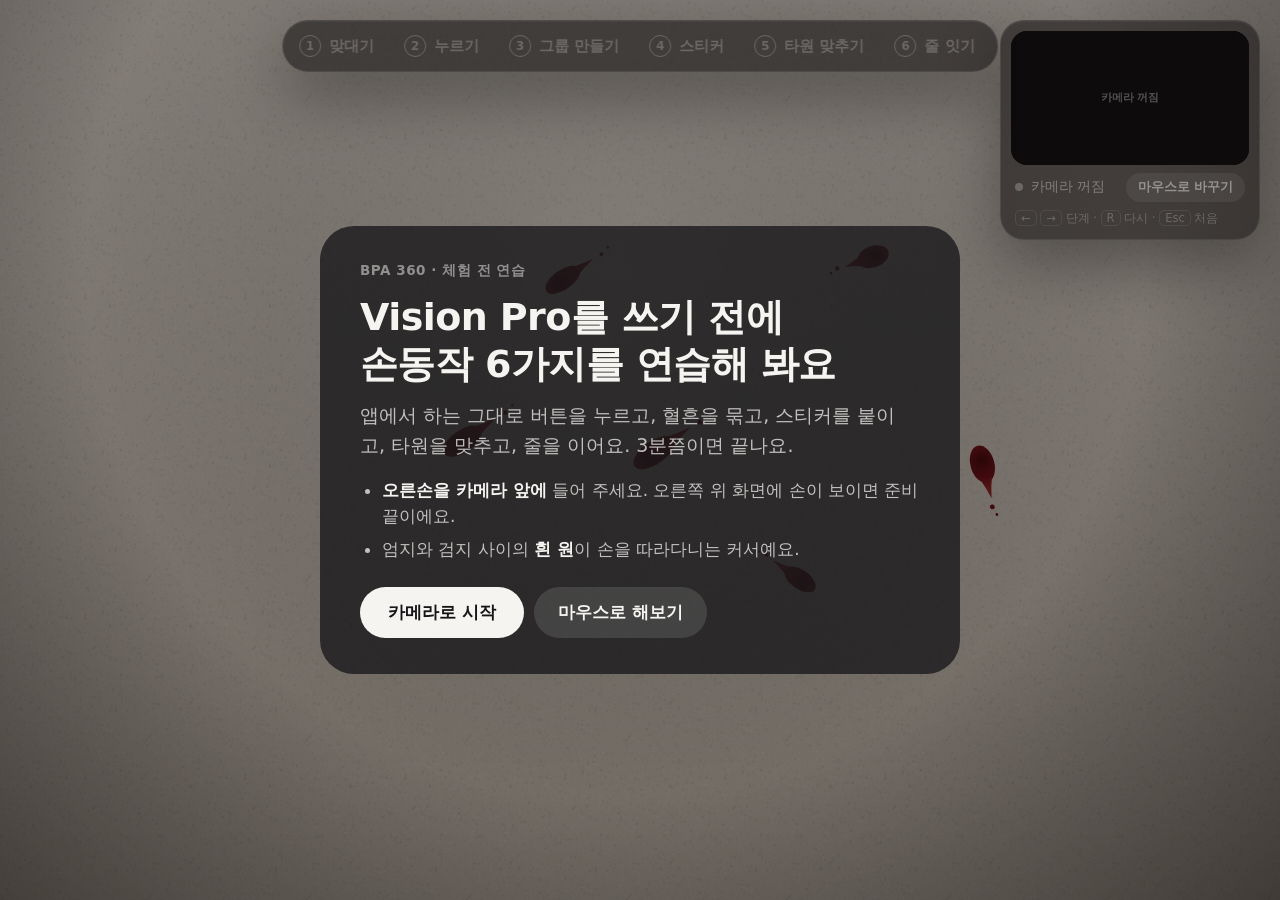
==== commit 23ac6c9f: "refactor: 누르기 단계에서 목록 스크롤 연습 빼기" ====
--- a/practice/index.html
+++ b/practice/index.html
@@ -173,14 +173,6 @@
 .chips .vbtn { font-size: 14px; padding: 8px 13px; }
 .win-actions { display: flex; justify-content: flex-end; gap: 8px; margin-top: 4px; }
 
-.scroll-window { width: 380px; display: grid; gap: 10px; transform: translate(-50%, -50%); }
-.scroll-view { position: relative; height: 300px; overflow: hidden; border-radius: 18px; background: rgba(0, 0, 0, 0.14); }
-.scroll-content { display: grid; gap: 4px; padding: 6px; will-change: transform; }
-.row { justify-content: space-between; border-radius: 14px; padding: 12px 16px; background: transparent; font-size: 16px; }
-.row small { font-size: 12.5px; font-weight: 500; color: var(--ink-3); }
-.row.selected small { color: rgba(22, 20, 22, 0.6); }
-.scroll-bar { position: absolute; right: 4px; top: 0; width: 4px; border-radius: 2px; background: rgba(255, 255, 255, 0.45); }
-
 /* visionOS 창 아래 막대: 집어 끌면 창이 옮겨진다 */
 .winbar { width: 150px; height: 30px; padding: 0; background: transparent; transform: translateX(-50%); }
 .winbar::before { content: ""; width: 96px; height: 8px; border-radius: 4px; background: rgba(255, 255, 255, 0.6); transition: width 0.15s, background 0.15s; }
@@ -279,15 +271,6 @@
     </div>
   </div>
 
-  <div class="win scroll-window" id="scrollWin" hidden>
-    <h3>세부 유형</h3>
-    <p class="win-sub">목록을 위아래로 밀어서 찾아요</p>
-    <div class="scroll-view" id="scrollView">
-      <div class="scroll-content" id="scrollContent"></div>
-      <i class="scroll-bar" id="scrollBar"></i>
-    </div>
-  </div>
-
   <div class="win class-window" id="classWindow" hidden>
     <h3>혈흔 유형 분류</h3>
     <p class="win-sub">대분류</p>
@@ -461,7 +444,7 @@
 const ALIGN_TOLERANCE = (12 * Math.PI) / 180;
 
 const STAGES = ["pinch", "click", "cluster", "sticker", "axis", "string"];
-const GOAL = { pinch: 3, click: 4, cluster: 4, sticker: 4, axis: 4, string: 3 };
+const GOAL = { pinch: 3, click: 3, cluster: 4, sticker: 4, axis: 4, string: 3 };
 const TITLES = { pinch: "손가락 맞대기", click: "버튼 누르기", cluster: "그룹 만들기", sticker: "스티커 붙이고 돌리기", axis: "타원 맞추기", string: "줄 잇기" };
 const TOOLS = [
   { id: "grouping", label: "그룹화" },
@@ -476,9 +459,6 @@
   { id: "regularMargin", label: "매끄러운 경계혈흔", patterns: ["형태전이혈흔", "흡수혈흔", "흐름혈흔", "고인혈흔"] },
   { id: "miscellaneous", label: "비분류혈흔", patterns: ["모세관작용혈흔", "윤곽혈흔", "공간혈흔", "이차튐혈흔", "곤충매개흔"] },
 ];
-// 스크롤 연습: 세부 유형 전체를 대분류 순서대로 늘어놓고 아래쪽 항목을 찾게 한다
-const SCROLL_ROWS = CATEGORIES.flatMap((c) => c.patterns.map((label) => ({ label, category: c.label })));
-const SCROLL_TARGET = "이차튐혈흔";
 // 타원 맞추기: 확대창 안 좌표(U 단위, 확대창 가운데가 0). 혈흔은 줄 잇기의 혈흔 1(폭 4.1 · 길이 8.6 mm)
 const AXIS_PANEL = { u: 0.42, v: 0.46, w: 560, h: 340 };
 const AXIS_STAIN = { x: 0, y: 0, a: 100, b: 48, deg: -160 };
@@ -497,8 +477,8 @@
   click: {
     title: "버튼은 보고 맞대서 눌러요",
     ordered: false,
-    items: [["도구 바꾸기", "그룹화 · 스티커 · 방향 펜"], ["단계 넘기기", "다음 · 완료 · 다시하기"], ["고르기", "혈흔 유형, 스티커 색"], ["스크롤", "긴 목록은 맞댄 채 위아래로 밀어요"]],
-    tip: "손 대신 눈으로 가리켜요. 버튼을 바라보면 살짝 밝아지고, 그때 맞댔다 떼면 눌려요. 목록은 맞댄 채 손을 위아래로 움직이면 넘어가요.",
+    items: [["도구 바꾸기", "그룹화 · 스티커 · 방향 펜"], ["단계 넘기기", "다음 · 완료 · 다시하기"], ["고르기", "혈흔 유형, 스티커 색"]],
+    tip: "손 대신 눈으로 가리켜요. 버튼을 바라보면 살짝 밝아지고, 그때 맞댔다 떼면 눌려요.",
   },
   cluster: {
     title: "같은 방향성을 보이는 혈흔을 묶어 그룹을 만들어요",
@@ -579,7 +559,6 @@
   toolSelected: null,
   cl: null,
   st: null,
-  sc: null, // 목록 스크롤
   ax: null, // 타원 (확대창 좌표)
   locked: new Set(),
   dragging: null,
@@ -594,7 +573,6 @@
   S.toolSelected = null;
   S.cl = { step: "draw", drawing: null, rect: null, win: null, moving: null, category: null, pattern: null, created: false };
   S.st = { step: "place", dragging: false, placed: null, angle: 0, angleBeforeRotate: 0, handleAngle: -Math.PI / 4, rotating: false };
-  S.sc = { y: 0, vel: 0, drag: null, picked: null };
   S.ax = { cx: 36, cy: 28, a: 70, b: 70, th: 0, drag: null };
   S.locked = new Set();
   S.dragging = null;
@@ -647,10 +625,9 @@
     sizeStain(s);
   }
   wallTexture = W > 0 && H > 0 ? paintWall(wall.width, wall.height) : null;
-  for (const id of ["clickScene", "scrollWin"]) {
-    $(id).style.left = `${R.x + R.w / 2}px`;
-    $(id).style.top = `${R.y + R.h / 2}px`;
-  }
+  const scene = $("clickScene");
+  scene.style.left = `${R.x + R.w / 2}px`;
+  scene.style.top = `${R.y + R.h / 2}px`;
 }
 
 function paintWall(w, h) {
@@ -690,9 +667,6 @@
   for (let i = els.length - 1; i >= 0; i--) {
     const el = els[i];
     if (el.closest("[hidden]")) continue;
-    // 목록 밖으로 스크롤된 줄은 보이지 않으니 누를 수 없다
-    const view = el.closest(".scroll-view")?.getBoundingClientRect();
-    if (view && (p.x < view.left || p.x > view.right || p.y < view.top || p.y > view.bottom)) continue;
     const r = el.getBoundingClientRect();
     if (r.width && p.x >= r.left - pad && p.x <= r.right + pad && p.y >= r.top - pad && p.y <= r.bottom + pad) return el;
   }
@@ -713,14 +687,11 @@
     if (value === want.id) {
       S.toolSelected = value;
       S.clickNext++;
-      say(S.clickNext >= TOOLS.length ? "좋아요! 이번엔 목록을 스크롤해서 찾아볼게요." : `‘${want.label}’ 버튼을 눌렀어요.`, "ok");
+      say(`‘${want.label}’ 버튼을 눌렀어요.`, "ok");
+      if (S.clickNext >= GOAL.click) complete();
     } else {
       say(`지금은 ‘${want.label}’ 버튼을 눌러 보세요.`, "warn");
     }
-  } else if (kind === "row") {
-    if (SCROLL_ROWS[Number(value)].label !== SCROLL_TARGET) return say(`‘${SCROLL_TARGET}’을 찾아 보세요. 목록 아래쪽에 있어요.`, "warn");
-    S.sc.picked = Number(value);
-    complete();
   } else if ((kind === "cat" || kind === "pat" || kind === "cls") && S.cl.step === "move") {
     say("먼저 창 아래 흰 막대를 집어 창을 옮겨 주세요.", "warn");
   } else if (kind === "cat") {
@@ -757,29 +728,6 @@
   }
 }
 
-// ---------- 목록 스크롤 ----------
-function scrollMax() {
-  return Math.max(0, $("scrollContent").offsetHeight - $("scrollView").clientHeight);
-}
-
-function updateScroll(dt) {
-  if (S.stage !== "click" || S.clickNext < TOOLS.length) return;
-  // 손을 놓은 뒤에도 조금 더 미끄러지다 멈춘다
-  if (!S.sc.drag && Math.abs(S.sc.vel) > 0.02) {
-    S.sc.y += S.sc.vel * dt;
-    S.sc.vel *= Math.pow(0.94, dt / 16.7);
-  }
-  const max = scrollMax();
-  S.sc.y = clamp(S.sc.y, 0, max);
-  if (S.sc.y === 0 || S.sc.y === max) S.sc.vel = 0;
-  $("scrollContent").style.transform = `translateY(${-S.sc.y}px)`;
-  const viewH = $("scrollView").clientHeight;
-  const barH = max ? Math.max(28, (viewH * viewH) / (viewH + max)) : 0;
-  const bar = $("scrollBar");
-  bar.style.height = `${barH}px`;
-  bar.style.transform = `translateY(${max ? (S.sc.y / max) * (viewH - barH) : 0}px)`;
-}
-
 // ---------- 타원 맞추기 ----------
 const axisCenter = () => at(AXIS_PANEL.u, AXIS_PANEL.v);
 const axisToScreen = (q) => {
@@ -884,17 +832,6 @@
 function pinchStart(p) {
   S.lastActivity = performance.now();
   if (!acceptsInput()) return;
-  if (S.stage === "click" && S.clickNext >= TOOLS.length) {
-    // 목록 위에서 맞대면, 움직이면 스크롤하고 그대로 떼면 그 줄을 누른다
-    const v = $("scrollView").getBoundingClientRect();
-    if (p.x >= v.left && p.x <= v.right && p.y >= v.top && p.y <= v.bottom) {
-      const row = hitUI(p);
-      S.sc.drag = { y0: p.y, s0: S.sc.y, moved: false, row, lastY: p.y, lastT: performance.now() };
-      S.sc.vel = 0;
-      row?.classList.add("pressed");
-      return;
-    }
-  }
   const el = hitUI(p);
   if (el) {
     const hit = el.dataset.hit;
@@ -912,7 +849,7 @@
   switch (S.stage) {
     case "click":
       ripple(p.x, p.y, "miss");
-      say(S.clickNext >= TOOLS.length ? "목록 위에서 맞대 보세요." : "버튼 위에서 맞대 보세요.", "warn");
+      say("버튼 위에서 맞대 보세요.", "warn");
       break;
     case "cluster":
       if (S.cl.step === "draw") S.cl.drawing = { x0: p.x, y0: p.y, x1: p.x, y1: p.y };
@@ -969,21 +906,6 @@
 }
 
 function pinchMove(p) {
-  if (S.sc?.drag) {
-    const d = S.sc.drag;
-    const now = performance.now();
-    if (!d.moved && Math.abs(p.y - d.y0) > 10) {
-      d.moved = true;
-      d.row?.classList.remove("pressed");
-    }
-    if (d.moved) {
-      // 손을 올리면 목록도 따라 올라가 아래 항목이 나온다
-      S.sc.y = clamp(d.s0 - (p.y - d.y0), 0, scrollMax());
-      S.sc.vel = -(p.y - d.lastY) / Math.max(now - d.lastT, 1);
-    }
-    d.lastY = p.y;
-    d.lastT = now;
-  }
   if (S.cl?.moving) {
     const m = S.cl.moving;
     S.cl.win = { x: m.w0.x + p.x - m.p0.x, y: m.w0.y + p.y - m.p0.y };
@@ -1003,13 +925,6 @@
 
 function pinchEnd(p) {
   S.lastActivity = performance.now();
-  if (S.sc?.drag) {
-    const d = S.sc.drag;
-    S.sc.drag = null;
-    d.row?.classList.remove("pressed");
-    if (!d.moved && d.row && acceptsInput()) uiTap(d.row.dataset.hit);
-    return;
-  }
   if (S.cl?.moving) {
     S.cl.moving = null;
     $("classBar").classList.remove("pressed");
@@ -1094,7 +1009,6 @@
   if (S.cl?.drawing) { S.cl.drawing = null; lost("그리기를 멈췄어요"); }
   if (S.st?.dragging) { S.st.dragging = false; lost("스티커를 놓쳤어요"); }
   if (S.st?.rotating) S.st.rotating = false;
-  if (S.sc?.drag) { S.sc.drag.row?.classList.remove("pressed"); S.sc.drag = null; }
   if (S.cl?.moving) { S.cl.moving = null; $("classBar").classList.remove("pressed"); }
   if (S.ax?.drag) S.ax.drag = null;
 }
@@ -1164,7 +1078,7 @@
 function progress() {
   switch (S.stage) {
     case "pinch": return S.pinchCount;
-    case "click": return S.clickNext + (S.sc.picked != null ? 1 : 0);
+    case "click": return S.clickNext;
     case "cluster": return (S.cl.rect ? 1 : 0) + (S.cl.step === "classify" || S.cl.step === "done" ? 1 : 0) + (S.cl.category ? 1 : 0) + (S.cl.created ? 1 : 0);
     case "axis": return axisFit().count;
     case "sticker": return { place: 0, select: 1, rotateBtn: 2, rotate: 3, done: 4 }[S.st.step];
@@ -1179,7 +1093,6 @@
     case "pinch":
       return byMode("엄지와 검지 끝을 가볍게 맞댔다가 떼세요. 3번 해 볼게요.", "클릭이 손가락 맞대기를 대신해요. 아무 곳이나 3번 클릭해 보세요.");
     case "click": {
-      if (S.clickNext >= TOOLS.length) return byMode(`목록을 집은 채로 손을 위로 올리면 아래 항목이 나와요. ‘${SCROLL_TARGET}’을 찾아 맞댔다 떼세요.`, `목록을 누른 채 위로 끌거나 휠을 굴려 내리고, ‘${SCROLL_TARGET}’을 찾아 클릭하세요.`);
       const t = TOOLS[Math.min(S.clickNext, TOOLS.length - 1)];
       return byMode(`빛나는 ‘${t.label}’ 버튼을 가리켜 밝아지면 맞댔다 떼세요. 도구 3개를 차례로 눌러요.`, `빛나는 ‘${t.label}’ 버튼을 클릭하세요. 도구 3개를 차례로 눌러요.`);
     }
@@ -1247,9 +1160,7 @@
 function syncUI() {
   const st = S.stage;
   const live = !S.transitioning;
-  const scrolling = st === "click" && S.clickNext >= TOOLS.length;
-  $("clickScene").hidden = st !== "click" || scrolling;
-  $("scrollWin").hidden = !scrolling;
+  $("clickScene").hidden = st !== "click";
   const classWin = $("classWindow");
   classWin.hidden = !(st === "cluster" && (S.cl.step === "move" || S.cl.step === "classify"));
   $("classBar").hidden = classWin.hidden;
@@ -1263,13 +1174,6 @@
     const id = el.dataset.hit.slice(5);
     el.classList.toggle("selected", S.toolSelected === id);
     el.classList.toggle("target", st === "click" && live && TOOLS[S.clickNext]?.id === id);
-  }
-  if (scrolling) {
-    for (const el of uiRoot.querySelectorAll("[data-hit^='row:']")) {
-      const i = Number(el.dataset.hit.slice(4));
-      el.classList.toggle("selected", S.sc.picked === i);
-      el.classList.toggle("target", SCROLL_ROWS[i].label === SCROLL_TARGET && S.sc.picked == null);
-    }
   }
   if (st === "axis") {
     const ok = axisFit().ok;
@@ -1500,12 +1404,7 @@
 wall.addEventListener("pointerleave", () => {
   if (S.mode === "mouse" && !input.pinching) input.visible = false;
 });
-wall.addEventListener("wheel", (e) => {
-  if (S.mode !== "mouse" || S.stage !== "click" || S.clickNext < TOOLS.length) return;
-  e.preventDefault();
-  S.sc.vel = 0;
-  S.sc.y = clamp(S.sc.y + e.deltaY, 0, scrollMax());
-}, { passive: false });
+
 
 // ---------- 벽 그리기 ----------
 function draw(now) {
@@ -2006,17 +1905,13 @@
   if (!ghostEl.hidden) ghostEl.style.transform = `translate(${input.x}px, ${input.y}px)`;
 }
 
-let lastFrameAt = 0;
 function frame(now) {
-  const dt = Math.min(lastFrameAt ? now - lastFrameAt : 16.7, 50);
-  lastFrameAt = now;
   if (W !== innerWidth || H !== innerHeight) layout();
   if (S.mode === "camera") trackHand(now);
   // 다음 사람이 바로 시작할 수 있게, 오래 손이 안 보이면 처음 화면으로
   if (S.mode === "camera" && STAGES.includes(S.stage) && now - S.lastActivity > IDLE_RESET_MS) enterStage("intro");
   updateHover();
   syncUI();
-  updateScroll(dt);
   draw(now);
   renderPointer();
   drawCamera();
@@ -2082,7 +1977,6 @@
 });
 addEventListener("resize", layout);
 
-$("scrollContent").innerHTML = SCROLL_ROWS.map((r, i) => `<div class="vbtn row" data-hit="row:${i}"><span>${r.label}</span><small>${r.category}</small></div>`).join("");
 $("catChips").innerHTML = CATEGORIES.map((c) => `<div class="vbtn" data-hit="cat:${c.id}">${c.label}</div>`).join("");
 resetStageState();
 layout();
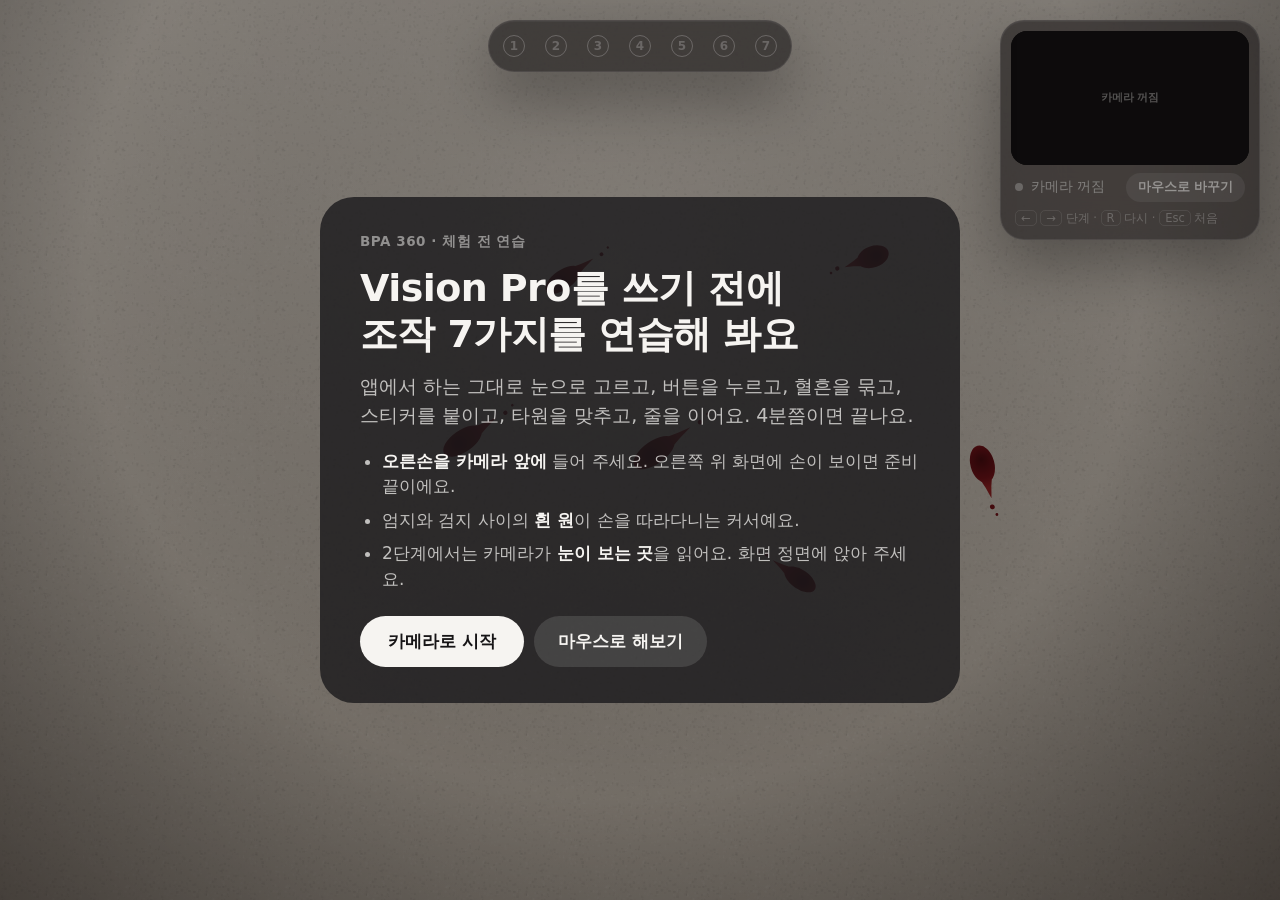
==== commit a471cbfd: "feat: 손동작 연습에 웹캠 시선 추적으로 보고 고르는 2단계 추가" ====
--- a/practice/index.html
+++ b/practice/index.html
@@ -76,13 +76,13 @@
   padding: 3px 10px; border-radius: 999px;
 }
 .info .chip-label { color: var(--ok); background: rgba(134, 227, 168, 0.14); }
-.info h2 { margin: 0; font-family: var(--display); font-size: 22px; line-height: 1.35; font-weight: 700; text-wrap: balance; }
-.info ol, .info ul { margin: 0; padding-left: 20px; display: grid; gap: 10px; font-size: 15px; line-height: 1.45; color: var(--ink-2); }
+.info h2 { margin: 0; font-family: var(--display); font-size: 22px; line-height: 1.35; font-weight: 700; text-wrap: balance; word-break: keep-all; }
+.info ol, .info ul { margin: 0; padding-left: 20px; display: grid; gap: 10px; font-size: 15px; line-height: 1.45; color: var(--ink-2); word-break: keep-all; }
 .info li::marker { color: var(--ink-3); font-variant-numeric: tabular-nums; }
 .info li b { display: block; color: var(--ink); font-size: 15.5px; }
 .info-tip { display: grid; gap: 6px; padding-top: 12px; border-top: 1px solid var(--edge); }
 .info-tip .chip-label { color: var(--focus); background: rgba(159, 216, 255, 0.14); }
-.info-tip p { margin: 0; font-size: 14.5px; line-height: 1.5; color: var(--ink-2); }
+.info-tip p { margin: 0; font-size: 14.5px; line-height: 1.5; color: var(--ink-2); word-break: keep-all; }
 
 /* 카메라 */
 .cam {
@@ -229,6 +229,10 @@
 .fine { margin: 0; font-size: 13.5px; color: var(--ink-3); font-variant-numeric: tabular-nums; }
 .done-sub { margin: 6px 0 0; font-size: 13.5px; font-weight: 600; color: var(--ink-3); }
 
+/* 단계가 7개라 좁은 화면에서는 카메라 창과 겹친다: 지금 단계만 이름을 보이고 나머지는 번호만 */
+@media (max-width: 1400px) {
+  .steps li:not(.current) { font-size: 0; gap: 0; padding: 8px; }
+}
 @media (max-width: 1180px) {
   .info { width: 250px; padding: 18px; }
   .info h2 { font-size: 19px; }
@@ -344,11 +348,12 @@
 
 <ol class="steps glass" id="steps">
   <li data-stage="pinch"><span class="n">1</span>맞대기</li>
-  <li data-stage="click"><span class="n">2</span>누르기</li>
-  <li data-stage="cluster"><span class="n">3</span>그룹 만들기</li>
-  <li data-stage="sticker"><span class="n">4</span>스티커</li>
-  <li data-stage="axis"><span class="n">5</span>타원 맞추기</li>
-  <li data-stage="string"><span class="n">6</span>줄 잇기</li>
+  <li data-stage="look"><span class="n">2</span>보고 고르기</li>
+  <li data-stage="click"><span class="n">3</span>누르기</li>
+  <li data-stage="cluster"><span class="n">4</span>그룹 만들기</li>
+  <li data-stage="sticker"><span class="n">5</span>스티커</li>
+  <li data-stage="axis"><span class="n">6</span>타원 맞추기</li>
+  <li data-stage="string"><span class="n">7</span>줄 잇기</li>
 </ol>
 
 <aside class="info glass" id="info" hidden>
@@ -372,7 +377,7 @@
 
 <section class="card glass" id="card" hidden>
   <div class="card-head">
-    <p class="eyebrow" id="cardStep">1 / 6</p>
+    <p class="eyebrow" id="cardStep">1 / 7</p>
     <div class="pips" id="pips"></div>
   </div>
   <h1 id="cardTitle"></h1>
@@ -389,11 +394,12 @@
 <div class="overlay" id="intro">
   <div class="panel">
     <p class="eyebrow">BPA 360 · 체험 전 연습</p>
-    <h2>Vision Pro를 쓰기 전에<br>손동작 6가지를 연습해 봐요</h2>
-    <p class="lead">앱에서 하는 그대로 버튼을 누르고, 혈흔을 묶고, 스티커를 붙이고, 타원을 맞추고, 줄을 이어요. 3분쯤이면 끝나요.</p>
+    <h2>Vision Pro를 쓰기 전에<br>조작 7가지를 연습해 봐요</h2>
+    <p class="lead">앱에서 하는 그대로 눈으로 고르고, 버튼을 누르고, 혈흔을 묶고, 스티커를 붙이고, 타원을 맞추고, 줄을 이어요. 4분쯤이면 끝나요.</p>
     <ul class="howto">
       <li><b>오른손을 카메라 앞에</b> 들어 주세요. 오른쪽 위 화면에 손이 보이면 준비 끝이에요.</li>
       <li>엄지와 검지 사이의 <b>흰 원</b>이 손을 따라다니는 커서예요.</li>
+      <li>2단계에서는 카메라가 <b>눈이 보는 곳</b>을 읽어요. 화면 정면에 앉아 주세요.</li>
     </ul>
     <div class="actions">
       <button id="startCam" class="primary" type="button">카메라로 시작</button>
@@ -426,6 +432,7 @@
 <script type="module">
 const MP = "https://cdn.jsdelivr.net/npm/@mediapipe/tasks-vision@0.10.14";
 const MODEL = "https://storage.googleapis.com/mediapipe-models/hand_landmarker/hand_landmarker/float16/1/hand_landmarker.task";
+const FACE_MODEL = "https://storage.googleapis.com/mediapipe-models/face_landmarker/face_landmarker/float16/1/face_landmarker.task";
 
 // 핀치 판정: 엄지·검지 끝 거리를 손바닥 크기(손목~중지 뿌리)로 나눈 값
 const PINCH_ON = 0.3;
@@ -443,9 +450,9 @@
 // 스티커 방향이 이 각도 안이면 맞았다고 본다
 const ALIGN_TOLERANCE = (12 * Math.PI) / 180;
 
-const STAGES = ["pinch", "click", "cluster", "sticker", "axis", "string"];
-const GOAL = { pinch: 3, click: 3, cluster: 4, sticker: 4, axis: 4, string: 3 };
-const TITLES = { pinch: "손가락 맞대기", click: "버튼 누르기", cluster: "그룹 만들기", sticker: "스티커 붙이고 돌리기", axis: "타원 맞추기", string: "줄 잇기" };
+const STAGES = ["pinch", "look", "click", "cluster", "sticker", "axis", "string"];
+const GOAL = { pinch: 3, look: 3, click: 3, cluster: 4, sticker: 4, axis: 4, string: 3 };
+const TITLES = { pinch: "손가락 맞대기", look: "눈으로 보고 고르기", click: "버튼 누르기", cluster: "그룹 만들기", sticker: "스티커 붙이고 돌리기", axis: "타원 맞추기", string: "줄 잇기" };
 const TOOLS = [
   { id: "grouping", label: "그룹화" },
   { id: "sticker", label: "스티커" },
@@ -466,6 +473,22 @@
 const AXIS_GAIN = 0.6;
 // 이 안으로 들어오면 맞춘 것으로 본다: 가운데 거리(U), 축 각도, 장축·단축 길이 비율
 const AXIS_FIT = { center: 14, angle: (8 * Math.PI) / 180, major: 0.12, minor: 0.15 };
+// 보고 고르기: 눈 설정 점은 가운데에서 시작해 둘레를 한 바퀴 돈다 (보고 고르기 영역 안의 비율)
+const CALIB = [{ u: 0.5, v: 0.5 }, ...Array.from({ length: 8 }, (_, k) => {
+  const a = -Math.PI / 2 + (k * Math.PI) / 4;
+  return { u: 0.5 + 0.42 * Math.cos(a), v: 0.5 + 0.4 * Math.sin(a) };
+})];
+// 점이 나타나고 눈이 옮겨 가는 동안은 빼고, 그 뒤부터 맞댈 때까지의 눈 모양만 쓴다
+const CALIB_SETTLE_MS = 350;
+const CALIB_MIN_SAMPLES = 5;
+// 눈 모양 값을 화면 위치로 바꾸는 회귀의 규제 세기 (클수록 덜 흔들리고 덜 따라온다)
+const GAZE_RIDGE = 0.05;
+// 웹캠 시선은 부정확하니 가장 가까운 혈흔에 붙인다: 붙는 거리(장면 너비 비율), 바꿀 때 더 가까워야 하는 비율, 머무는 시간
+const LOOK_REACH = 0.3;
+const LOOK_SWITCH = 0.8;
+const LOOK_DWELL_MS = 120;
+const FACE_LOST_MS = 300;
+const LOOK_ORDER = [1, 3, 2];
 // 왼쪽 창: 이 손동작으로 앱에서 무엇을 하는지
 const INFO = {
   pinch: {
@@ -473,6 +496,12 @@
     ordered: false,
     items: [["버튼 누르기", "도구 바꾸기, 다음, 완료"], ["그룹 만들기", "같은 방향 혈흔을 사각형으로 묶기"], ["스티커", "방향 스티커와 측정자를 붙이고 돌리기"], ["줄 연결법", "혈흔에서 줄을 당겨 긋기"]],
     tip: "손을 무릎 위나 몸 옆에 내려 둔 채로 맞대도 알아봐요. 허공을 누를 필요는 없어요.",
+  },
+  look: {
+    title: "눈으로 가리키고, 맞대서 골라요",
+    ordered: true,
+    items: [["눈 설정", "기기를 처음 쓰면 점을 하나씩 보고 맞대는 설정부터 해요"], ["바라보기", "혈흔이나 버튼을 보면 그것만 살짝 밝아져요"], ["고르기", "밝아진 채로 엄지와 검지를 맞대요"]],
+    tip: "기기에는 시선 커서가 없어요. 바라본 것만 밝아지니, 맞대는 순간까지 고를 것을 계속 보세요.",
   },
   click: {
     title: "버튼은 보고 맞대서 눌러요",
@@ -516,6 +545,12 @@
   { id: "B3", u: 0.5, v: 0.86, deg: 215, width: 3.5, length: 6.6 },
 ];
 const STICKER_STAIN = { u: 0.3, v: 0.36, deg: -40, width: 4.3, length: 9.4 };
+// 보고 고르기 혈흔 (보고 고르기 영역 안의 비율): 웹캠 시선은 좌우가 위아래보다 정확해서 좌우로 멀리 떨어뜨린다
+const LOOK_STAINS = [
+  { id: 1, u: 0.14, v: 0.45, deg: 25, width: 6, length: 12 },
+  { id: 2, u: 0.5, v: 0.75, deg: -70, width: 6, length: 11 },
+  { id: 3, u: 0.86, v: 0.47, deg: 160, width: 6, length: 12 },
+];
 const STRING_ORIGIN = { u: 0.46, v: 0.45 };
 // 폭·길이(mm)로 충돌각을 구하고, 긴 축이 수렴점을 향하게 놓는다
 const STRING_STAINS = [
@@ -546,7 +581,7 @@
 
 // ---------- 상태 ----------
 const S = {
-  stage: "intro", // intro | pinch | click | cluster | sticker | axis | string | done
+  stage: "intro", // intro | pinch | look | click | cluster | sticker | axis | string | done
   mode: null, // camera | mouse
   startedAt: 0,
   lastActivity: 0,
@@ -560,8 +595,10 @@
   cl: null,
   st: null,
   ax: null, // 타원 (확대창 좌표)
+  lk: null, // 보고 고르기
   locked: new Set(),
   dragging: null,
+  showGaze: false, // 운영자용: G로 시선 위치 보기
 };
 const input = { x: 0, y: 0, visible: false, pinching: false, amount: 0, lastSeen: 0, history: [] };
 const ripples = [];
@@ -574,6 +611,10 @@
   S.cl = { step: "draw", drawing: null, rect: null, win: null, moving: null, category: null, pattern: null, created: false };
   S.st = { step: "place", dragging: false, placed: null, angle: 0, angleBeforeRotate: 0, handleAngle: -Math.PI / 4, rotating: false };
   S.ax = { cx: 36, cy: 28, a: 70, b: 70, th: 0, drag: null };
+  // step: calib(눈 설정) | pick. samples는 눈 모양 값과 그때 보던 장면 위치
+  S.lk = { step: "calib", calibIndex: 0, dotAt: 0, samples: [], model: null, gaze: null, focus: null, pending: null, picked: [] };
+  gazeX.reset();
+  gazeY.reset();
   S.locked = new Set();
   S.dragging = null;
   renderPatterns();
@@ -582,10 +623,12 @@
 // ---------- 화면 크기와 벽 ----------
 let W = 0, H = 0, U = 1;
 const R = { x: 0, y: 0, w: 0, h: 0 }; // 연습 장면 영역
+const LA = { x: 0, y: 0, w: 0, h: 0 }; // 보고 고르기 영역: 장면 중 오른쪽 위 카메라 창 아래
 const origin = { x: 0, y: 0 };
 const dropZone = { x: 0, y: 0 };
 let wallTexture = null;
 const at = (u, v) => ({ x: R.x + u * R.w, y: R.y + v * R.h });
+const lookAt = (u, v) => ({ x: LA.x + u * LA.w, y: LA.y + v * LA.h });
 const RING = () => 64 * U;
 const DROP_R = () => 56 * U;
 
@@ -607,6 +650,11 @@
   R.y = 84;
   R.w = Math.max(240, W - 24 - R.x);
   R.h = Math.max(240, H - 24 - CARD_H - 16 - R.y);
+  const camBottom = $("cam").getBoundingClientRect().bottom;
+  LA.x = R.x;
+  LA.w = R.w;
+  LA.y = clamp(camBottom > 0 ? camBottom + 16 : R.y, R.y, R.y + R.h * 0.45);
+  LA.h = R.y + R.h - LA.y;
   for (const s of CLUSTER_STAINS) {
     Object.assign(s, at(s.u, s.v));
     s.ang = rad(s.deg);
@@ -618,6 +666,11 @@
   dropZone.x = STICKER_STAIN.x;
   dropZone.y = STICKER_STAIN.y + 115 * U;
   if (S.st?.placed) Object.assign(S.st.placed, dropZone);
+  for (const s of LOOK_STAINS) {
+    Object.assign(s, lookAt(s.u, s.v));
+    s.ang = rad(s.deg);
+    sizeStain(s);
+  }
   Object.assign(origin, at(STRING_ORIGIN.u, STRING_ORIGIN.v));
   for (const s of STRING_STAINS) {
     Object.assign(s, at(s.u, s.v));
@@ -847,6 +900,9 @@
     return;
   }
   switch (S.stage) {
+    case "look":
+      lookPinch(p);
+      break;
     case "click":
       ripple(p.x, p.y, "miss");
       say("버튼 위에서 맞대 보세요.", "warn");
@@ -1078,6 +1134,7 @@
 function progress() {
   switch (S.stage) {
     case "pinch": return S.pinchCount;
+    case "look": return S.lk.picked.length;
     case "click": return S.clickNext;
     case "cluster": return (S.cl.rect ? 1 : 0) + (S.cl.step === "classify" || S.cl.step === "done" ? 1 : 0) + (S.cl.category ? 1 : 0) + (S.cl.created ? 1 : 0);
     case "axis": return axisFit().count;
@@ -1092,6 +1149,18 @@
   switch (S.stage) {
     case "pinch":
       return byMode("엄지와 검지 끝을 가볍게 맞댔다가 떼세요. 3번 해 볼게요.", "클릭이 손가락 맞대기를 대신해요. 아무 곳이나 3번 클릭해 보세요.");
+    case "look": {
+      if (S.lk.step === "calib") {
+        if (faceStatus !== "ready") return "눈 인식 모델을 불러오는 중이에요. 잠깐만 기다려 주세요.";
+        if (!face.visible) return "얼굴이 카메라에 보이게 화면 정면에 앉아 주세요.";
+        return `눈 설정이에요. 흰 점을 바라본 채로 맞대세요. 손은 얼굴을 가리지 않게 아래쪽에 두세요. (${S.lk.calibIndex + 1} / ${CALIB.length})`;
+      }
+      const want = LOOK_ORDER[Math.min(S.lk.picked.length, LOOK_ORDER.length - 1)];
+      if (S.mode === "mouse") return `‘혈흔 ${want}’ 위에 마우스를 올려 밝아지면 클릭하세요. 기기에서는 마우스 대신 눈으로 가리켜요.`;
+      if (faceStatus === "failed") return `눈 인식을 불러오지 못해 손으로 대신 가리켜요. ‘혈흔 ${want}’ 쪽을 가리켜 밝아지면 맞대세요.`;
+      if (!face.visible) return "얼굴이 카메라에 보이게 화면 정면에 앉아 주세요.";
+      return `‘혈흔 ${want}’ 쪽을 바라보세요. 밝아지면 계속 바라본 채로 맞대세요.`;
+    }
     case "click": {
       const t = TOOLS[Math.min(S.clickNext, TOOLS.length - 1)];
       return byMode(`빛나는 ‘${t.label}’ 버튼을 가리켜 밝아지면 맞댔다 떼세요. 도구 3개를 차례로 눌러요.`, `빛나는 ‘${t.label}’ 버튼을 클릭하세요. 도구 3개를 차례로 눌러요.`);
@@ -1286,7 +1355,7 @@
       }
       onProgress("손 인식 모델을 불러오는 중…");
       try {
-        const { FilesetResolver, HandLandmarker } = await import(`${MP}/vision_bundle.mjs`);
+        const { FilesetResolver, HandLandmarker, FaceLandmarker } = await import(`${MP}/vision_bundle.mjs`);
         const fileset = await FilesetResolver.forVisionTasks(`${MP}/wasm`);
         const options = (delegate) => ({
           baseOptions: { modelAssetPath: MODEL, delegate },
@@ -1301,6 +1370,8 @@
         } catch {
           landmarker = await HandLandmarker.createFromOptions(fileset, options("CPU"));
         }
+        // 눈은 2단계부터 쓰니, 손 모델로 먼저 시작하고 얼굴 모델은 뒤에서 받는다
+        if (faceStatus === "idle" || faceStatus === "failed") loadFace(FaceLandmarker, fileset);
       } catch {
         throw new Error("model");
       }
@@ -1372,6 +1443,255 @@
     input.pinching = false;
     pinchCancel();
   }
+}
+
+// ---------- 카메라 시선 추적 ----------
+// Face Landmarker 478점 중 눈 모서리·눈꺼풀·홍채 가운데
+const EYES = [
+  { outer: 33, inner: 133, top: 159, bottom: 145, iris: 468 },
+  { outer: 263, inner: 362, top: 386, bottom: 374, iris: 473 },
+];
+let faceLandmarker = null;
+let faceStatus = "idle"; // idle | loading | ready | failed
+let latestFace = null;
+let lastFaceVideoTime = -1;
+const face = { visible: false, lastSeen: 0, history: [] }; // history: 최근 눈 모양 값 { t, f }
+const gazeX = new OneEuro(0.4, 0.002);
+const gazeY = new OneEuro(0.4, 0.002);
+
+async function loadFace(FaceLandmarker, fileset) {
+  faceStatus = "loading";
+  const options = (delegate) => ({
+    baseOptions: { modelAssetPath: FACE_MODEL, delegate },
+    runningMode: "VIDEO",
+    numFaces: 1,
+    outputFaceBlendshapes: true,
+  });
+  try {
+    try {
+      faceLandmarker = await FaceLandmarker.createFromOptions(fileset, options("GPU"));
+    } catch {
+      faceLandmarker = await FaceLandmarker.createFromOptions(fileset, options("CPU"));
+    }
+    faceStatus = "ready";
+  } catch {
+    faceStatus = "failed";
+  }
+}
+
+function trackFace(now) {
+  if (!faceLandmarker || video.readyState < 2) return;
+  if (video.currentTime !== lastFaceVideoTime) {
+    lastFaceVideoTime = video.currentTime;
+    const result = faceLandmarker.detectForVideo(video, now);
+    latestFace = result.faceLandmarks?.[0] || null;
+    if (latestFace) readFace(latestFace, result.faceBlendshapes?.[0]?.categories || [], now);
+  }
+  if (face.visible && now - face.lastSeen > FACE_LOST_MS) loseFace();
+}
+
+// 눈 모양 값: 눈 안에서 홍채 위치(좌우·위아래), 눈 뜬 정도, 표정 모델의 눈 방향, 고개 돌림
+function faceFeatures(lm, shapes) {
+  const aspect = video.videoWidth / video.videoHeight || 16 / 9;
+  const P = (i) => ({ x: lm[i].x * aspect, y: lm[i].y });
+  let h = 0, v = 0, open = 0;
+  for (const e of EYES) {
+    const o = P(e.outer), n = P(e.inner), c = P(e.iris);
+    let ux = o.x - n.x, uy = o.y - n.y;
+    if (ux < 0) { ux = -ux; uy = -uy; } // 두 눈 모두 화면 오른쪽을 +로
+    const L = Math.hypot(ux, uy) || 1e-3;
+    ux /= L; uy /= L;
+    const dx = c.x - (o.x + n.x) / 2, dy = c.y - (o.y + n.y) / 2;
+    h += (dx * ux + dy * uy) / L / 2;
+    v += (-dx * uy + dy * ux) / L / 2;
+    open += dist(P(e.top), P(e.bottom)) / L / 2;
+  }
+  const b = Object.fromEntries(shapes.map((c) => [c.categoryName, c.score]));
+  const sh = (k) => b[k] || 0;
+  const lookH = (sh("eyeLookOutLeft") + sh("eyeLookInRight") - sh("eyeLookInLeft") - sh("eyeLookOutRight")) / 2;
+  const lookV = (sh("eyeLookUpLeft") + sh("eyeLookUpRight") - sh("eyeLookDownLeft") - sh("eyeLookDownRight")) / 2;
+  const nose = P(1), cheekA = P(234), cheekB = P(454), top = P(10), chin = P(152);
+  const yaw = (nose.x - (cheekA.x + cheekB.x) / 2) / (Math.abs(cheekB.x - cheekA.x) || 1e-3);
+  const pitch = (nose.y - (P(33).y + P(263).y) / 2) / (dist(top, chin) || 1e-3);
+  return { f: [h, v, open, lookH, lookV, yaw, pitch], blink: Math.max(sh("eyeBlinkLeft"), sh("eyeBlinkRight")) };
+}
+
+function readFace(lm, shapes, now) {
+  face.visible = true;
+  face.lastSeen = now;
+  const { f, blink } = faceFeatures(lm, shapes);
+  if (blink > 0.5) return; // 눈 감은 순간은 쓰지 않는다
+  face.history.push({ t: now, f });
+  while (face.history.length && now - face.history[0].t > 1500) face.history.shift();
+  const m = S.lk?.model;
+  if (m) {
+    const q = predictGaze(m, f);
+    const p = lookAt(clamp(q.u, -0.15, 1.15), clamp(q.v, -0.15, 1.15));
+    S.lk.gaze = { x: gazeX.filter(p.x, now), y: gazeY.filter(p.y, now) };
+  }
+}
+
+function loseFace() {
+  face.visible = false;
+  face.history = [];
+  latestFace = null;
+  gazeX.reset();
+  gazeY.reset();
+  if (S.lk) S.lk.gaze = null;
+}
+
+// 연립방정식 A x = b (가우스 소거)
+function solve(A, b) {
+  const n = b.length;
+  const M = A.map((row, i) => [...row, b[i]]);
+  for (let c = 0; c < n; c++) {
+    let p = c;
+    for (let r = c + 1; r < n; r++) if (Math.abs(M[r][c]) > Math.abs(M[p][c])) p = r;
+    [M[c], M[p]] = [M[p], M[c]];
+    const d = M[c][c] || 1e-9;
+    for (let r = 0; r < n; r++) {
+      if (r === c) continue;
+      const k = M[r][c] / d;
+      for (let j = c; j <= n; j++) M[r][j] -= k * M[c][j];
+    }
+  }
+  return M.map((row, i) => row[n] / (row[i] || 1e-9));
+}
+
+// 눈 설정에서 모은 값으로 눈 모양 → 장면 위치(u, v) 능형 회귀를 맞춘다
+function fitGaze(samples) {
+  const n = samples.length, k = samples[0].f.length;
+  const mean = Array(k).fill(0), std = Array(k).fill(0);
+  let mu = 0, mv = 0;
+  for (const s of samples) {
+    s.f.forEach((x, j) => { mean[j] += x / n; });
+    mu += s.u / n;
+    mv += s.v / n;
+  }
+  for (const s of samples) s.f.forEach((x, j) => { std[j] += (x - mean[j]) ** 2 / n; });
+  for (let j = 0; j < k; j++) std[j] = Math.sqrt(std[j]) || 1;
+  const A = Array.from({ length: k }, () => Array(k).fill(0));
+  const bu = Array(k).fill(0), bv = Array(k).fill(0);
+  for (const s of samples) {
+    const z = s.f.map((x, j) => (x - mean[j]) / std[j]);
+    for (let i = 0; i < k; i++) {
+      bu[i] += z[i] * (s.u - mu);
+      bv[i] += z[i] * (s.v - mv);
+      for (let j = 0; j < k; j++) A[i][j] += z[i] * z[j];
+    }
+  }
+  for (let i = 0; i < k; i++) A[i][i] += GAZE_RIDGE * n;
+  return { mean, std, mu, mv, wu: solve(A, bu), wv: solve(A, bv) };
+}
+
+function predictGaze(m, f) {
+  let u = m.mu, v = m.mv;
+  f.forEach((x, j) => {
+    const z = (x - m.mean[j]) / m.std[j];
+    u += z * m.wu[j];
+    v += z * m.wv[j];
+  });
+  return { u, v };
+}
+
+// 눈 설정 점마다 예측이 평균 얼마나 빗나가는지 (장면 너비 비율)
+function gazeError(m, samples) {
+  let sum = 0;
+  for (const c of CALIB) {
+    const rows = samples.filter((s) => s.u === c.u && s.v === c.v);
+    if (!rows.length) continue;
+    let u = 0, v = 0;
+    for (const s of rows) { const q = predictGaze(m, s.f); u += q.u / rows.length; v += q.v / rows.length; }
+    sum += Math.hypot((u - c.u) * LA.w, (v - c.v) * LA.h) / LA.w / CALIB.length;
+  }
+  return sum;
+}
+
+function fixationRows(from, to) {
+  return face.history.filter((h) => h.t >= from && h.t <= to).map((h) => h.f);
+}
+
+function updateLook(now) {
+  const lk = S.lk;
+  if (S.mode === "mouse" || faceStatus === "failed") {
+    if (lk.step === "calib") lk.step = "pick";
+  } else if (lk.step === "pick" && !lk.model) {
+    // 마우스로 하다가 카메라로 바꾸면 눈 설정부터 한다
+    Object.assign(lk, { step: "calib", calibIndex: 0, samples: [], focus: null, pending: null });
+  }
+  // 얼굴이 보이고 모델이 준비된 뒤부터 점을 보는 시간으로 센다
+  if (lk.step === "calib" && (faceStatus !== "ready" || !face.visible)) lk.dotAt = now;
+  if (lk.step === "pick") updateLookFocus(now);
+}
+
+function lookPoint() {
+  if (S.mode === "mouse" || faceStatus === "failed") return input.visible ? input : null;
+  return S.lk.gaze;
+}
+
+// 시선에서 가장 가까운 혈흔을 밝힌다. 흔들려도 깜빡이지 않게, 확실히 옮겨 갔을 때만 바꾼다
+function updateLookFocus(now) {
+  const lk = S.lk;
+  const g = lookPoint();
+  const reach = S.mode === "mouse" ? 80 * U : faceStatus === "failed" ? 90 * U : LOOK_REACH * LA.w;
+  let best = null, bestD = Infinity;
+  if (g) for (const s of LOOK_STAINS) {
+    const d = dist(g, s);
+    if (d < bestD) { best = s; bestD = d; }
+  }
+  const next = best && bestD < reach ? best.id : null;
+  if (next === lk.focus) { lk.pending = null; return; }
+  const cur = LOOK_STAINS.find((s) => s.id === lk.focus);
+  const moved = !cur || !g || dist(g, cur) > reach || (best && bestD < dist(g, cur) * LOOK_SWITCH);
+  if (!moved) { lk.pending = null; return; }
+  if (S.mode === "mouse") { lk.focus = next; return; }
+  if (lk.pending?.id !== next) lk.pending = { id: next, t: now };
+  else if (now - lk.pending.t > LOOK_DWELL_MS) { lk.focus = next; lk.pending = null; }
+}
+
+function lookPinch(p) {
+  const lk = S.lk, now = performance.now();
+  if (lk.step === "calib") {
+    const dot = lookAt(CALIB[lk.calibIndex].u, CALIB[lk.calibIndex].v);
+    if (faceStatus !== "ready") return say("눈 인식 모델을 불러오는 중이에요. 잠깐만 기다려 주세요.", "warn");
+    if (!face.visible) return say("얼굴이 안 보여요. 화면 정면에 앉아 주세요.", "warn");
+    const rows = fixationRows(Math.max(lk.dotAt + CALIB_SETTLE_MS, now - 900), now - 60);
+    if (rows.length < CALIB_MIN_SAMPLES) {
+      ripple(dot.x, dot.y, "miss");
+      return say(now - lk.dotAt < CALIB_SETTLE_MS + 300 ? "점을 잠깐 바라본 다음 맞대 주세요." : "눈이 잘 안 보여요. 점을 보면서 다시 맞대 주세요.", "warn");
+    }
+    const c = CALIB[lk.calibIndex];
+    for (const f of rows) lk.samples.push({ f, u: c.u, v: c.v });
+    ripple(dot.x, dot.y, "ok");
+    lk.calibIndex++;
+    lk.dotAt = now;
+    if (lk.calibIndex < CALIB.length) return;
+    lk.calibIndex = CALIB.length - 1;
+    lk.model = fitGaze(lk.samples);
+    lk.step = "pick";
+    if (gazeError(lk.model, lk.samples) > 0.1) say("눈 설정이 끝났어요. 잘 안 골라지면 ‘이 단계 다시’로 다시 설정해요.", "warn", 4200);
+    else say("눈 설정이 끝났어요!", "ok");
+    return;
+  }
+  const want = LOOK_ORDER[lk.picked.length];
+  if (lk.focus == null) {
+    const g = lookPoint() || p;
+    ripple(g.x, g.y, "miss");
+    return say(byMode("혈흔을 바라봐서 밝아진 다음 맞대 보세요.", "혈흔 위에 마우스를 올린 다음 클릭해 보세요."), "warn");
+  }
+  if (lk.focus !== want) return say(`그 혈흔이 아니에요. ‘혈흔 ${want}’ 쪽을 보세요.`, "warn");
+  const s = LOOK_STAINS.find((t) => t.id === want);
+  // 맞게 고른 순간에도 그 혈흔을 보고 있었으니, 그 눈 모양으로 시선을 조금 더 맞춘다
+  if (lk.model) {
+    const rows = fixationRows(now - 600, now - 60);
+    for (const f of rows) lk.samples.push({ f, u: s.u, v: s.v });
+    if (rows.length) lk.model = fitGaze(lk.samples);
+  }
+  lk.picked.push(want);
+  lk.focus = null;
+  ripple(s.x, s.y, "ok");
+  if (lk.picked.length >= GOAL.look) complete();
+  else say("골랐어요!", "ok");
 }
 
 // ---------- 마우스 입력 ----------
@@ -1414,6 +1734,7 @@
   switch (S.stage) {
     case "intro": for (const s of CLUSTER_STAINS) drawStain(s); break;
     case "pinch": drawPinchMeter(); break;
+    case "look": drawLookScene(now); break;
     case "cluster": drawCluster(); break;
     case "sticker": drawStickerScene(now); break;
     case "axis": drawAxisScene(); break;
@@ -1746,6 +2067,62 @@
     for (const s of STRING_STAINS) if (!S.locked.has(s.id)) drawHandle(s, S.hover === s.id || S.dragging === s.id);
   }
   for (const s of STRING_STAINS) drawChip(`혈흔 ${s.id} · 충돌각 ${s.impact}°`, s.x, s.y - Math.max(s.a, s.b) * 1.1 - 18 * U);
+}
+
+function drawLookScene(now) {
+  const lk = S.lk;
+  if (lk.step === "calib") {
+    const p = lookAt(CALIB[lk.calibIndex].u, CALIB[lk.calibIndex].v);
+    const ready = faceStatus === "ready" && face.visible;
+    const t = ready ? clamp((now - lk.dotAt) / 600, 0, 1) : 0;
+    ctx.save();
+    ctx.globalAlpha = ready ? 1 : 0.45;
+    // 바깥 링이 점으로 모여들어 눈이 점을 따라가게 한다
+    ctx.beginPath();
+    ctx.arc(p.x, p.y, (16 + 26 * (1 - t)) * U, 0, TAU);
+    ctx.lineWidth = 2 * U;
+    ctx.strokeStyle = `rgba(255,255,255,${0.35 + 0.5 * t})`;
+    ctx.stroke();
+    ctx.shadowColor = "rgba(255,255,255,0.9)";
+    ctx.shadowBlur = 14 * U;
+    ctx.beginPath();
+    ctx.arc(p.x, p.y, 9 * U, 0, TAU);
+    ctx.fillStyle = "#ffffff";
+    ctx.fill();
+    ctx.restore();
+    drawChip(`눈 설정 ${lk.calibIndex + 1} / ${CALIB.length}`, R.x + 16 * U, R.y + 40 * U, "left");
+  } else {
+    const want = LOOK_ORDER[lk.picked.length];
+    for (const s of LOOK_STAINS) {
+      const picked = lk.picked.includes(s.id);
+      if (s.id === want && !S.transitioning) {
+        // 고를 혈흔: 천천히 도는 점선 고리
+        ctx.save();
+        ctx.beginPath();
+        ctx.arc(s.x + Math.cos(s.ang) * s.a * 0.35, s.y + Math.sin(s.ang) * s.a * 0.35, s.a * 2.1, 0, TAU);
+        ctx.setLineDash([8 * U, 7 * U]);
+        ctx.lineDashOffset = -now / 60;
+        ctx.lineWidth = 2.5 * U;
+        ctx.strokeStyle = "rgba(255,255,255,0.85)";
+        ctx.stroke();
+        ctx.restore();
+      }
+      drawStain(s, S.hover === s.id, picked);
+      drawChip(picked ? `✓ 혈흔 ${s.id}` : `혈흔 ${s.id}`, s.x, s.y - s.a * 2.2);
+    }
+  }
+  if (S.showGaze && lk.gaze) {
+    const g = lk.gaze;
+    ctx.save();
+    ctx.lineWidth = 2;
+    ctx.strokeStyle = "rgba(255,214,10,0.95)";
+    ctx.beginPath();
+    ctx.arc(g.x, g.y, 14, 0, TAU);
+    ctx.moveTo(g.x - 22, g.y); ctx.lineTo(g.x + 22, g.y);
+    ctx.moveTo(g.x, g.y - 22); ctx.lineTo(g.x, g.y + 22);
+    ctx.stroke();
+    ctx.restore();
+  }
 }
 
 function drawPinchMeter() {
@@ -1855,6 +2232,21 @@
       cctx.fill();
     }
   }
+  if (S.stage === "look" && latestFace) {
+    const P = (p) => [ox + p.x * vw * k, oy + p.y * vh * k];
+    for (const e of EYES) {
+      cctx.fillStyle = "rgba(255,255,255,0.8)";
+      for (const i of [e.outer, e.inner, e.top, e.bottom]) {
+        cctx.beginPath();
+        cctx.arc(...P(latestFace[i]), 2.5, 0, TAU);
+        cctx.fill();
+      }
+      cctx.fillStyle = "#86e3a8";
+      cctx.beginPath();
+      cctx.arc(...P(latestFace[e.iris]), 4.5, 0, TAU);
+      cctx.fill();
+    }
+  }
   cctx.restore();
 }
 
@@ -1863,7 +2255,9 @@
   let kind = "", text = "카메라 꺼짐";
   if (S.mode === "mouse") text = "마우스 모드";
   else if (cameraStarting && !cameraReady) { kind = "warn"; text = "준비하는 중…"; }
-  else if (cameraReady && input.visible) { kind = "ok"; text = input.pinching ? "손가락 맞댐" : "손이 보여요"; }
+  else if (S.stage === "look" && faceStatus === "loading") { kind = "warn"; text = "눈 인식 준비 중…"; }
+  else if (S.stage === "look" && faceStatus === "ready" && !face.visible) { kind = "warn"; text = "얼굴이 안 보여요"; }
+  else if (cameraReady && input.visible) { kind = "ok"; text = input.pinching ? "손가락 맞댐" : S.stage === "look" ? "얼굴 · 손이 보여요" : "손이 보여요"; }
   else if (cameraReady) { kind = "warn"; text = "손이 안 보여요"; }
   const key = kind + text;
   if (key === lastStatus) return;
@@ -1881,6 +2275,10 @@
     S.hoverEl?.classList.remove("hover");
     el?.classList.add("hover");
     S.hoverEl = el;
+  }
+  if (S.stage === "look") {
+    S.hover = S.lk.step === "pick" && acceptsInput() ? S.lk.focus : null;
+    return;
   }
   if (!canPoint || el) return;
   if (S.stage === "string") {
@@ -1895,7 +2293,9 @@
 }
 
 function renderPointer() {
-  const show = input.visible && STAGES.includes(S.stage) && S.stage !== "pinch";
+  // 보고 고르기에서는 손 커서 대신 눈으로 가리킨다 (기기처럼 시선 표시는 없다)
+  const byEye = S.stage === "look" && S.mode === "camera" && faceStatus !== "failed";
+  const show = input.visible && STAGES.includes(S.stage) && S.stage !== "pinch" && !byEye;
   cursorEl.hidden = !show;
   if (show) {
     cursorEl.style.transform = `translate(${input.x}px, ${input.y}px)`;
@@ -1908,6 +2308,8 @@
 function frame(now) {
   if (W !== innerWidth || H !== innerHeight) layout();
   if (S.mode === "camera") trackHand(now);
+  if (S.mode === "camera" && S.stage === "look") trackFace(now);
+  if (S.stage === "look") updateLook(now);
   // 다음 사람이 바로 시작할 수 있게, 오래 손이 안 보이면 처음 화면으로
   if (S.mode === "camera" && STAGES.includes(S.stage) && now - S.lastActivity > IDLE_RESET_MS) enterStage("intro");
   updateHover();
@@ -1974,6 +2376,7 @@
   else if (e.key === "ArrowLeft") go(-1);
   else if (e.key === "r" || e.key === "R") { if (STAGES.includes(S.stage)) enterStage(S.stage); }
   else if (e.key === "Escape") enterStage("intro");
+  else if (e.key === "g" || e.key === "G") S.showGaze = !S.showGaze;
 });
 addEventListener("resize", layout);
 
